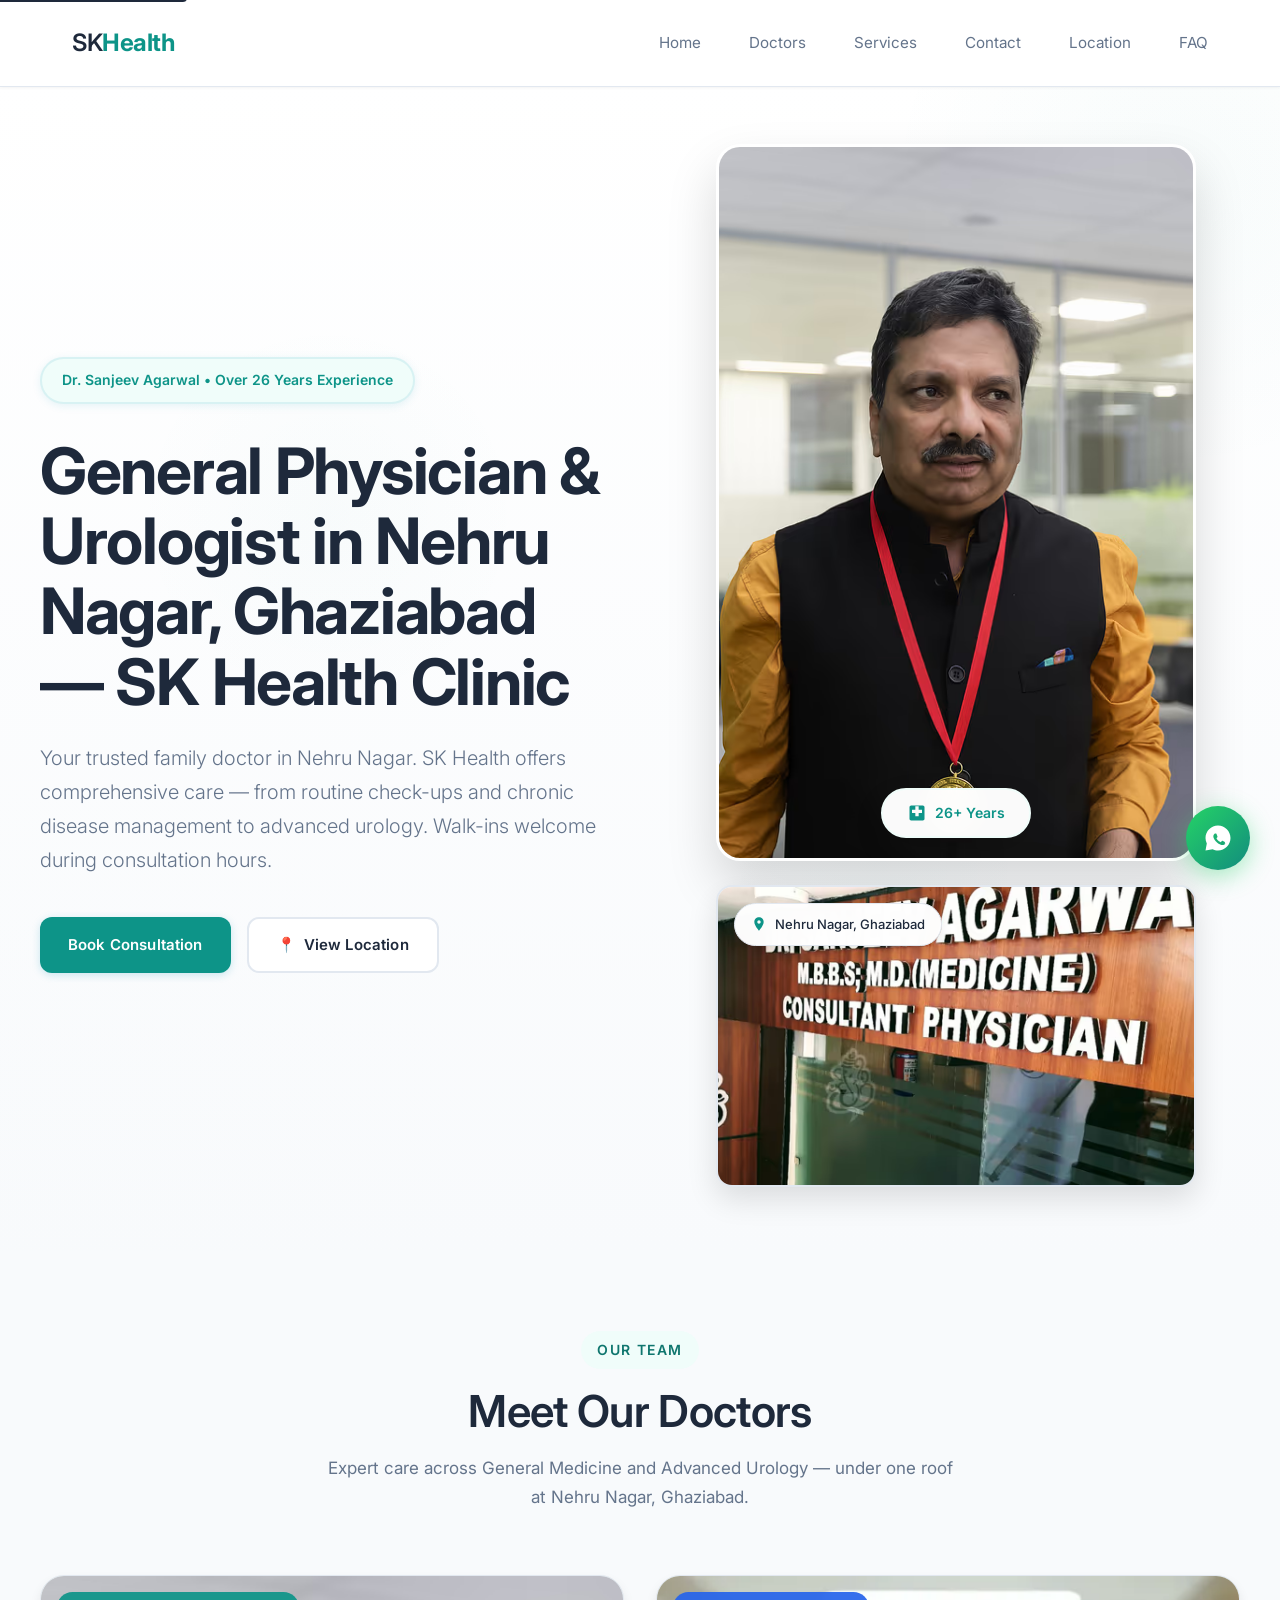
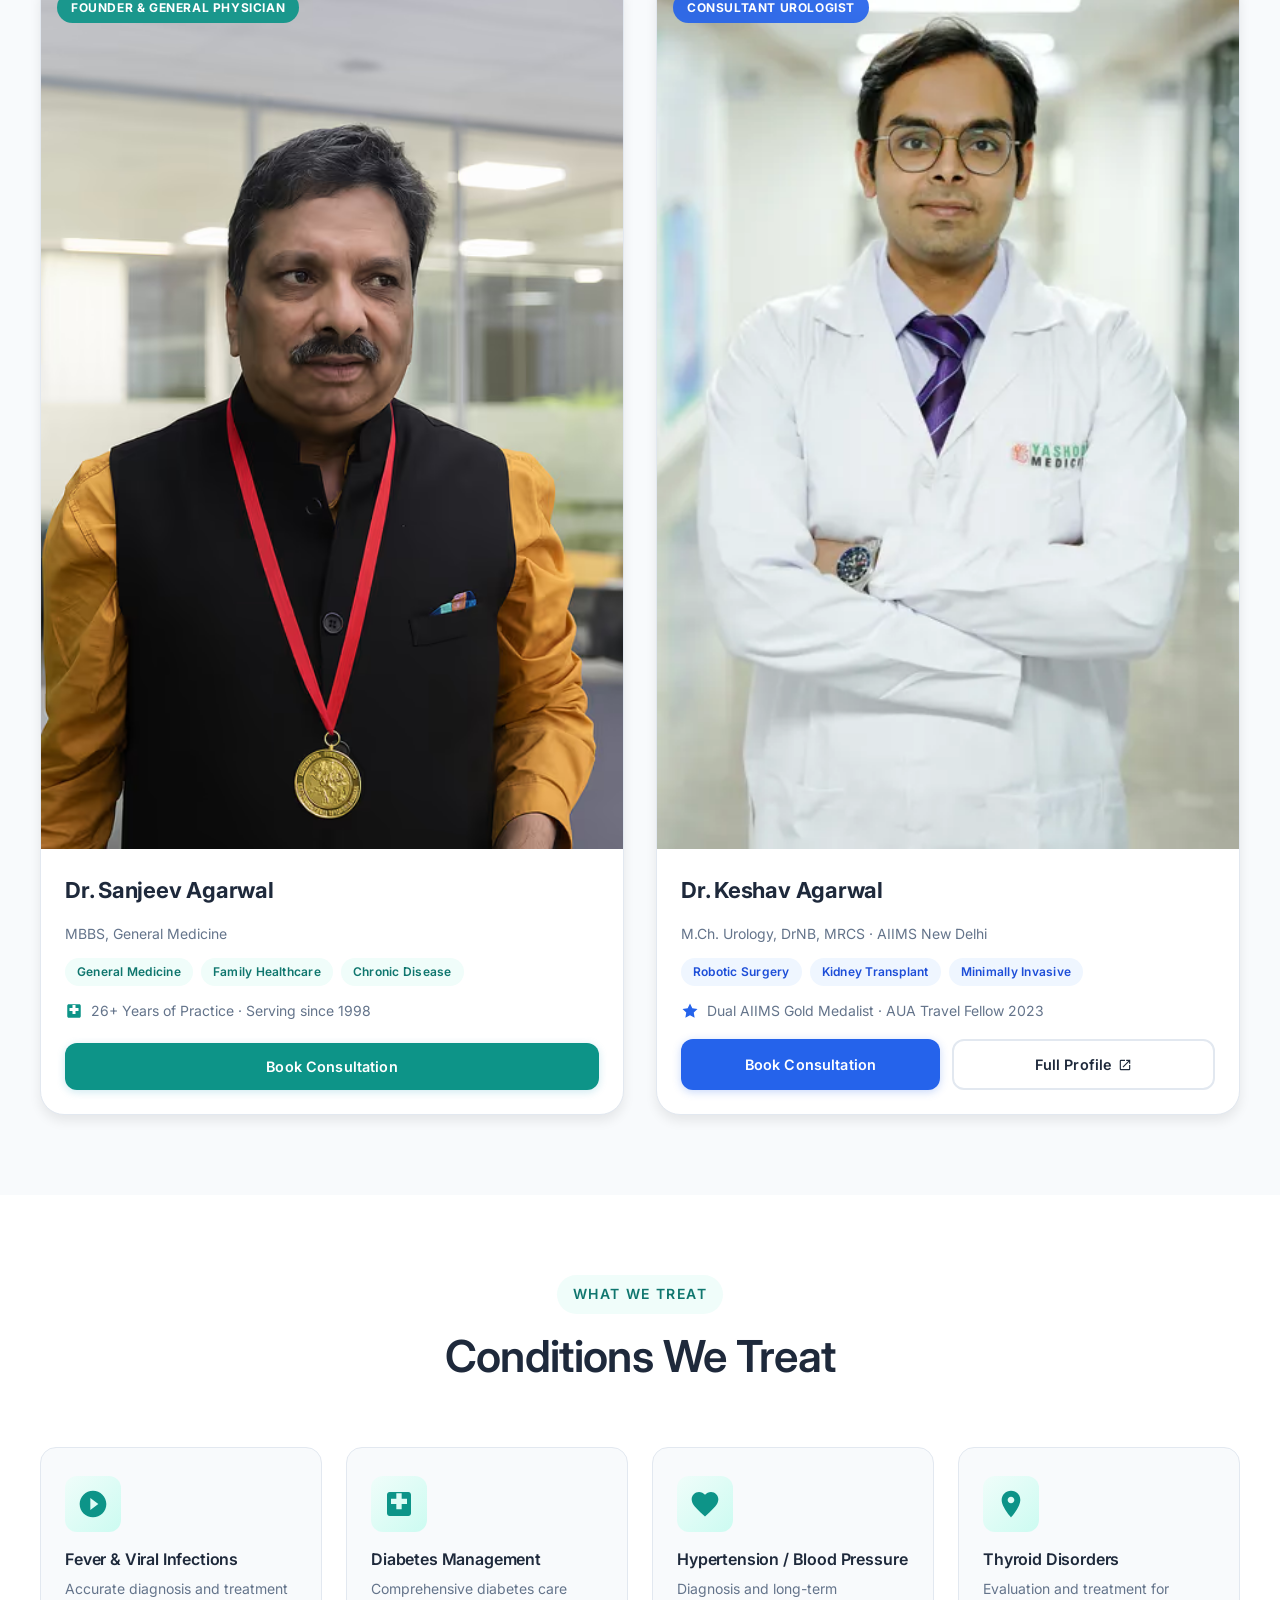
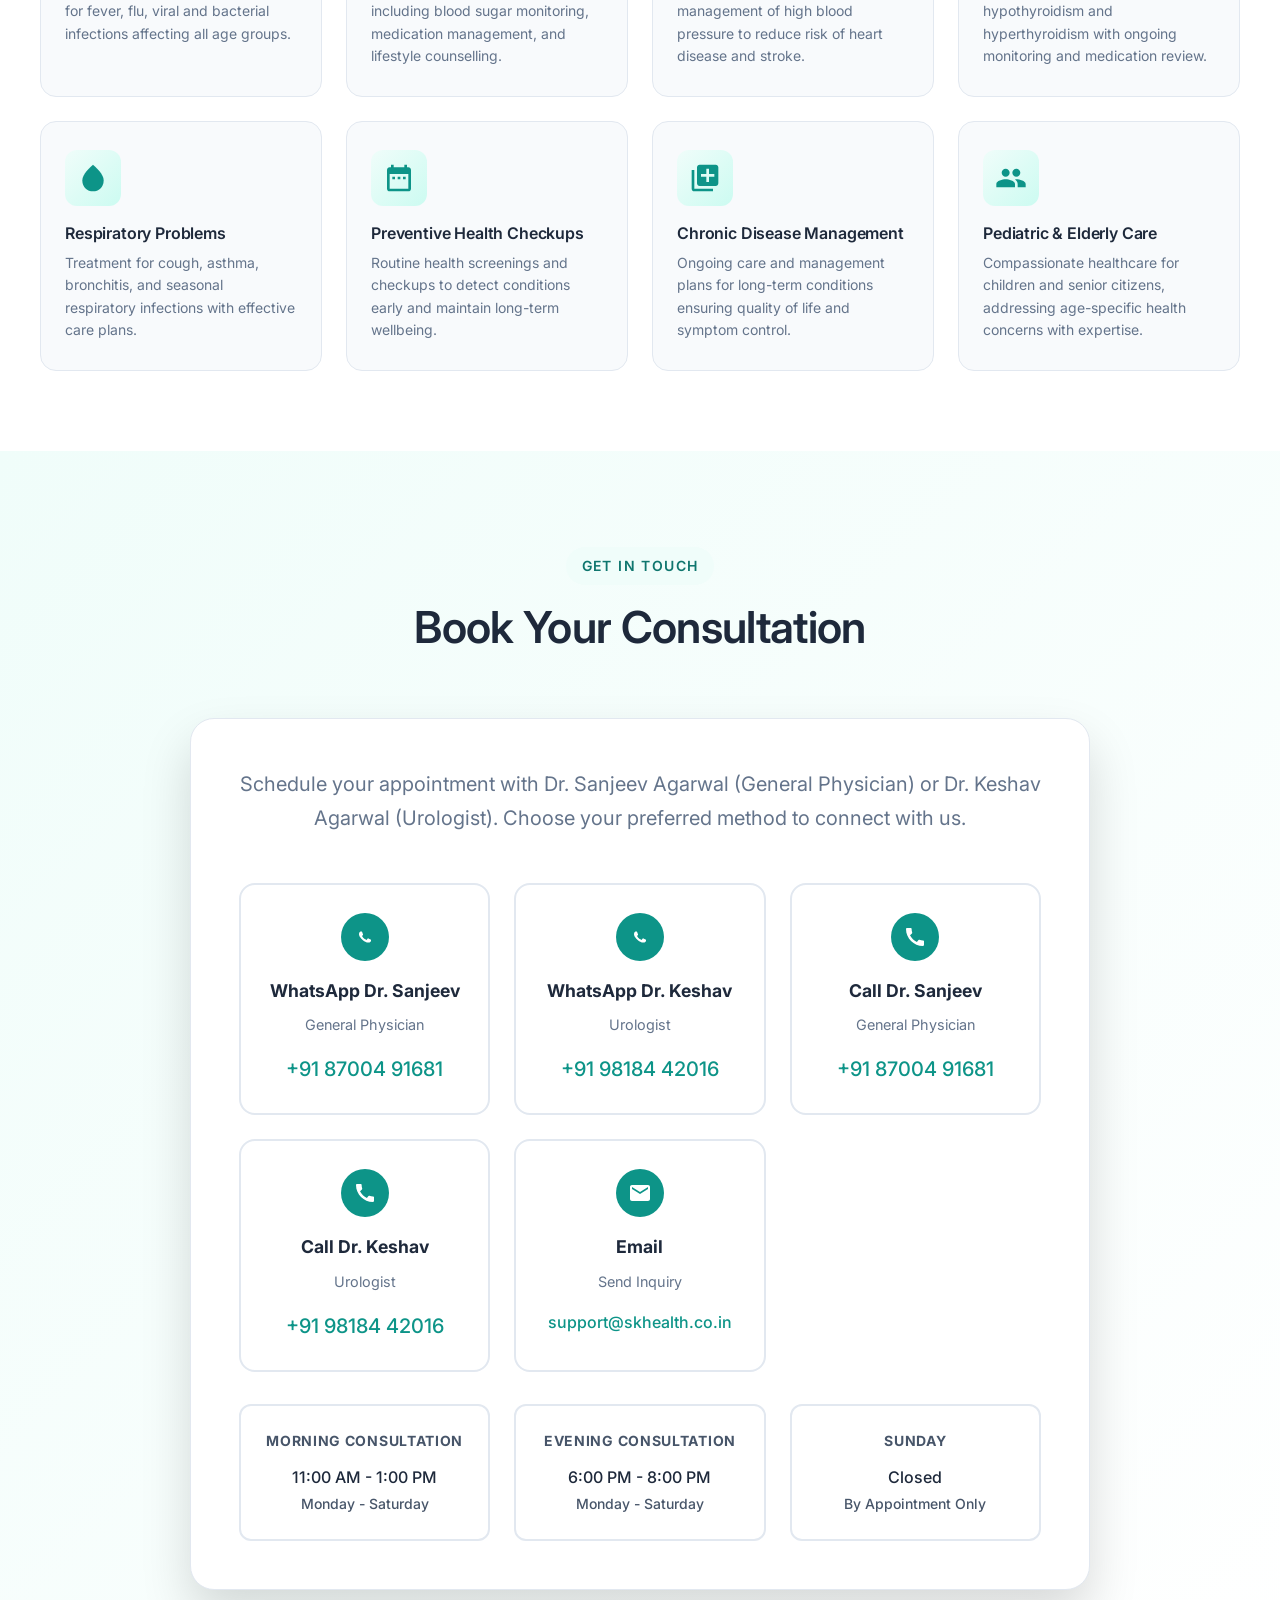
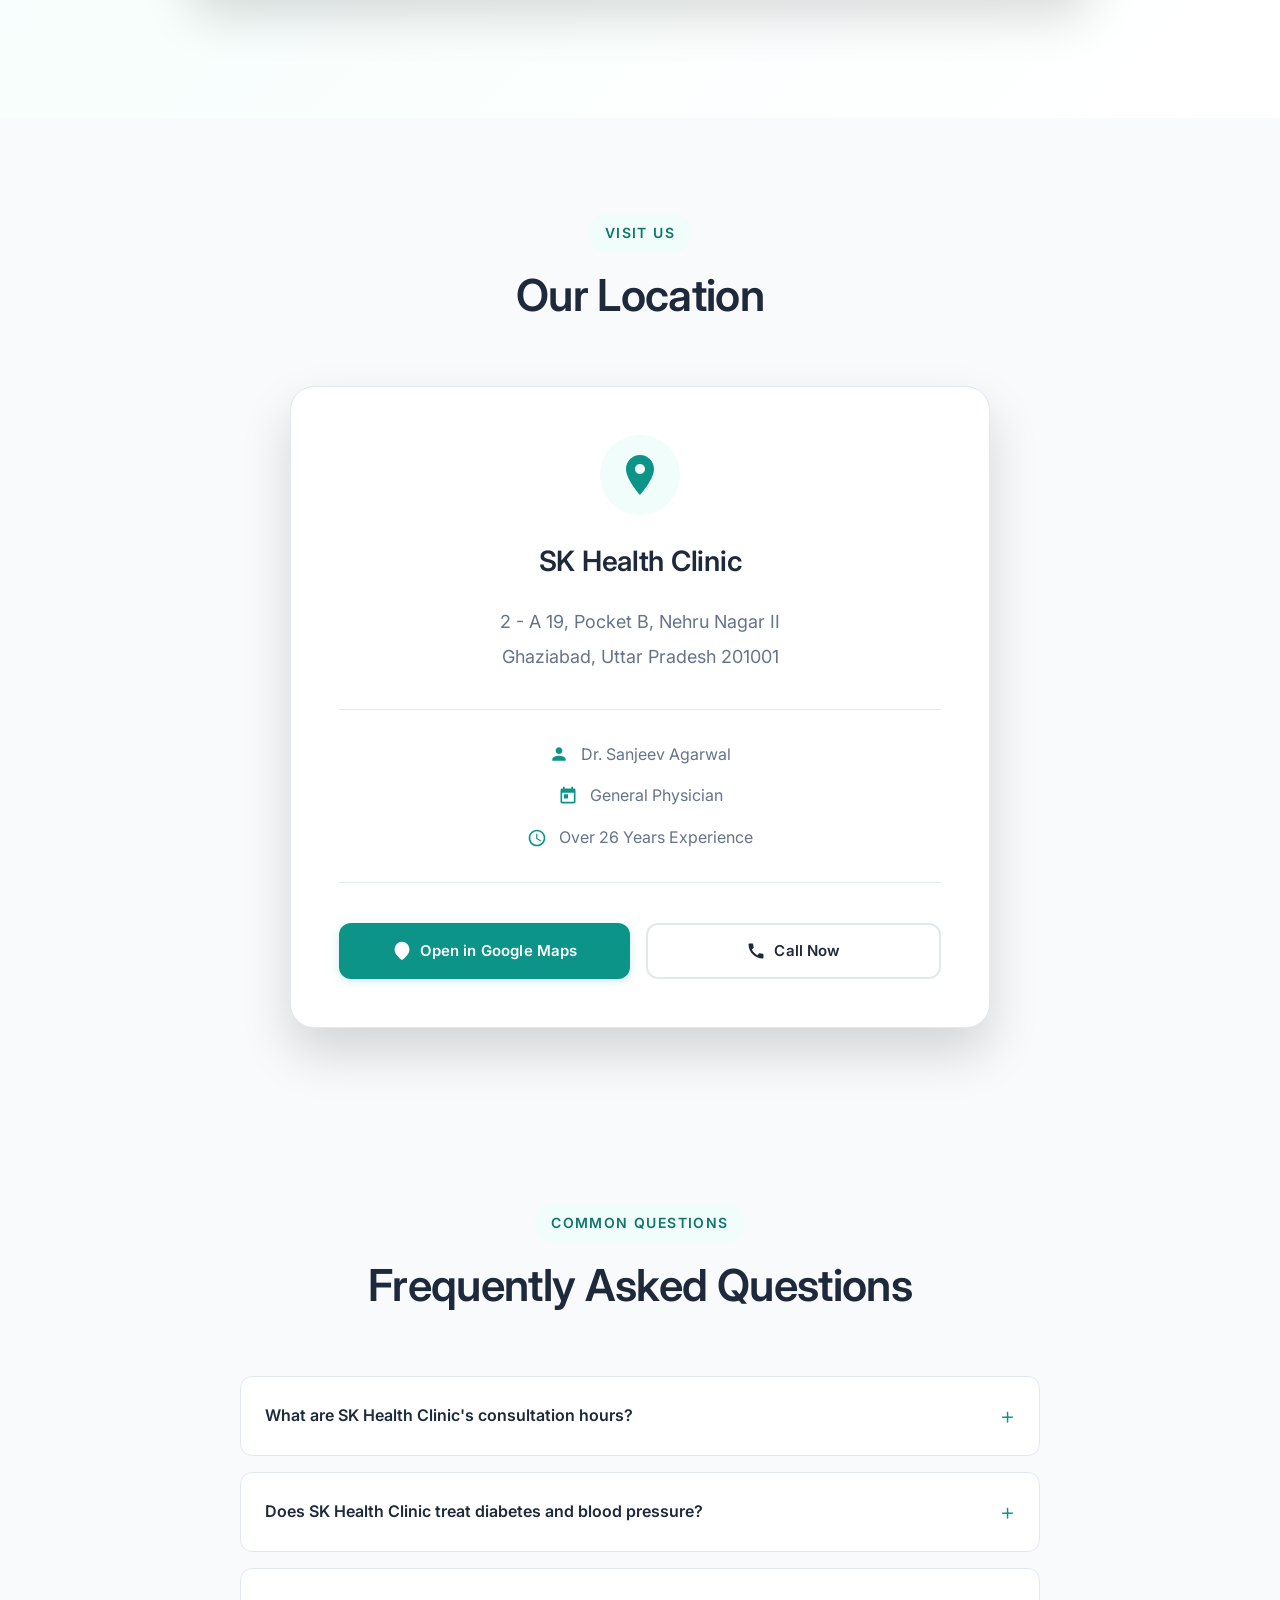
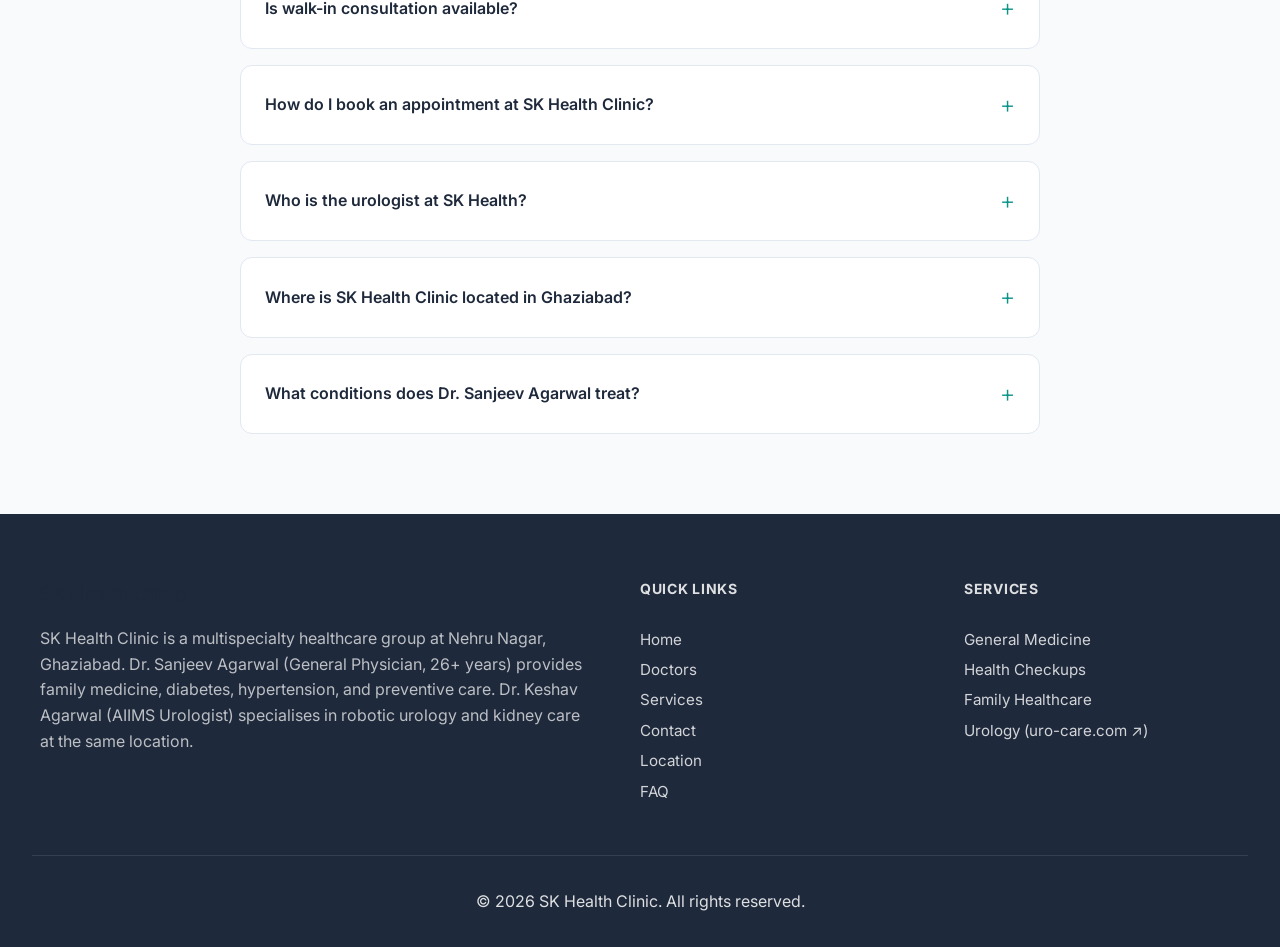
==== index.html @ 06fc87e3 "correct dr keshav linkedin url in schema" ====
<!DOCTYPE html>
<html lang="en">
<head>
    <meta charset="UTF-8">
    <meta name="viewport" content="width=device-width, initial-scale=1.0">
    <title>General Physician &amp; Urologist, Nehru Nagar Ghaziabad | SK Health</title>

    <!-- Meta Description - appears in search results -->
    <meta name="description" content="SK Health Clinic, Nehru Nagar Ghaziabad. General Physician Dr. Sanjeev Agarwal and AIIMS Urologist Dr. Keshav Agarwal. Call +91 87004 91681.">

    <!-- Open Graph tags for social media sharing (Facebook, LinkedIn) -->
    <meta property="og:title" content="SK Health Clinic | General Medicine &amp; Urology, Ghaziabad">
    <meta property="og:description" content="Expert healthcare by Dr. Sanjeev Agarwal (General Physician) and Dr. Keshav Agarwal (AIIMS Urologist) at Nehru Nagar, Ghaziabad. Family care, diabetes, hypertension, kidney stones, robotic urology.">
    <meta property="og:image" content="https://skhealth.github.io/og-image.jpg">
    <meta property="og:image:width" content="1200">
    <meta property="og:image:height" content="630">
    <meta property="og:url" content="https://skhealth.github.io/">
    <meta property="og:type" content="website">
    <meta property="og:locale" content="en_IN">
    <meta property="og:site_name" content="SK Health Clinic">

    <!-- Twitter Card tags -->
    <meta name="twitter:card" content="summary_large_image">
    <meta name="twitter:title" content="SK Health Clinic | General Medicine &amp; Urology, Ghaziabad">
    <meta name="twitter:description" content="Expert family medicine and advanced urology at Nehru Nagar, Ghaziabad. Dr. Sanjeev Agarwal &amp; Dr. Keshav Agarwal (AIIMS Gold Medalist).">
    <meta name="twitter:image" content="https://skhealth.github.io/og-image.jpg">

    <!-- Additional SEO tags -->
    <meta name="robots" content="index, follow">
    <meta name="author" content="SK Health Clinic">
    <meta name="geo.region" content="IN-UP">
    <meta name="geo.placename" content="Ghaziabad">
    <meta name="geo.position" content="28.664477;77.4441578">
    <meta name="ICBM" content="28.664477, 77.4441578">

    <!-- LCP hero preload -->
    <link rel="preload" as="image" type="image/webp" href="hero-sanjeev-800.webp" fetchpriority="high"
          imagesrcset="hero-sanjeev-480.webp 480w, hero-sanjeev-800.webp 800w, hero-sanjeev-1200.webp 1200w"
          imagesizes="(max-width: 800px) 100vw, 400px">

    <!-- External stylesheet for better caching -->
    <link rel="stylesheet" href="styles.css?v=2026050201">

    <!-- Preconnect to Google Fonts for faster loading -->
    <link rel="preconnect" href="https://fonts.googleapis.com">
    <link rel="preconnect" href="https://fonts.gstatic.com" crossorigin>
    <link href="https://fonts.googleapis.com/css2?family=Inter:wght@300;400;500;600;700&display=swap" rel="stylesheet">

    <!-- Canonical URL - prevents equity split between domains -->
    <link rel="canonical" href="https://skhealth.github.io/">

    <!-- Favicon -->
    <link rel="icon" href="/favicon.svg" type="image/svg+xml">
    <link rel="apple-touch-icon" href="/apple-touch-icon.png">
    <link rel="manifest" href="/manifest.webmanifest">

    <!-- Theme color for Android Chrome address bar -->
    <meta name="theme-color" content="#2563eb">
</head>
<body>
    <!-- Skip link for keyboard/screen reader users -->
    <a href="#home" class="skip-link">Skip to main content</a>

    <!-- Header -->
    <header id="header">
        <nav>
            <div class="logo">SK<span>Health</span></div>
            <ul class="nav-menu" id="navMenu">
                <li><a href="#home">Home</a></li>
                <li><a href="#doctors">Doctors</a></li>
                <li><a href="#services">Services</a></li>
                <li><a href="#contact">Contact</a></li>
                <li><a href="#location">Location</a></li>
                <li><a href="#faq">FAQ</a></li>
            </ul>
            <button class="menu-toggle"
                    id="menuToggle"
                    aria-label="Toggle navigation menu"
                    aria-expanded="false"
                    aria-controls="navMenu">
                <span aria-hidden="true"></span>
                <span aria-hidden="true"></span>
                <span aria-hidden="true"></span>
            </button>
        </nav>
    </header>

    <!-- Hero Section with animated background -->
    <section class="hero" id="home" aria-label="Hero">
        <div class="hero-bg-shape"></div>
        <div class="hero-bg-shape"></div>
        <div class="hero-container">
            <div class="hero-content">
                <div class="hero-badge">Dr. Sanjeev Agarwal • Over 26 Years Experience</div>
                <h1>General Physician &amp; Urologist in Nehru Nagar, Ghaziabad — SK Health Clinic</h1>
                <p class="hero-description">
                    Your trusted family doctor in Nehru Nagar. SK Health offers comprehensive care —
                    from routine check-ups and chronic disease management to advanced urology.
                    Walk-ins welcome during consultation hours.
                </p>
                <div class="hero-cta">
                    <a href="#contact" class="btn btn-primary">
                        Book Consultation
                    </a>
                    <a href="#location" class="btn btn-secondary">
                        <span>📍</span> View Location
                    </a>
                </div>
            </div>
            <div class="hero-image">
                <div class="hero-image-wrapper">
                    <div class="hero-doctor-card">
                        <picture>
                            <source type="image/avif" srcset="hero-sanjeev-480.avif 480w, hero-sanjeev-800.avif 800w, hero-sanjeev-1200.avif 1200w" sizes="(max-width: 800px) 100vw, 400px">
                            <source type="image/webp" srcset="hero-sanjeev-480.webp 480w, hero-sanjeev-800.webp 800w, hero-sanjeev-1200.webp 1200w" sizes="(max-width: 800px) 100vw, 400px">
                            <img src="hero-sanjeev-800.webp"
                                 alt="Dr. Sanjeev Agarwal - General Physician with over 26 years of experience"
                                 width="400"
                                 height="600"
                                 loading="eager"
                                 fetchpriority="high"
                                 decoding="async"
                                 class="doctor-portrait">
                        </picture>
                        <div class="doctor-badge">
                            <svg width="20" height="20" fill="currentColor" viewBox="0 0 24 24" aria-hidden="true" focusable="false">
                                <path d="M19 3H5c-1.1 0-2 .9-2 2v14c0 1.1.9 2 2 2h14c1.1 0 2-.9 2-2V5c0-1.1-.9-2-2-2zm-1 9h-4v4h-4v-4H6v-4h4V4h4v4h4v4z"/>
                            </svg>
                            <span>26+ Years</span>
                        </div>
                    </div>
                    <div class="hero-facility-card">
                        <picture>
                            <source type="image/avif" srcset="exterior-640.avif 640w, exterior-1024.avif 1024w, exterior-1600.avif 1600w" sizes="(max-width: 800px) 100vw, 500px">
                            <source type="image/webp" srcset="exterior-640.webp 640w, exterior-1024.webp 1024w, exterior-1600.webp 1600w" sizes="(max-width: 800px) 100vw, 500px">
                            <img src="exterior-1024.webp"
                                 alt="SK Health Clinic - Professional medical facility in Nehru Nagar"
                                 width="500"
                                 height="300"
                                 loading="lazy"
                                 decoding="async"
                                 class="facility-image">
                        </picture>
                        <div class="facility-badge">
                            <svg width="16" height="16" fill="currentColor" viewBox="0 0 24 24" aria-hidden="true" focusable="false">
                                <path d="M12 2C8.13 2 5 5.13 5 9c0 5.25 7 13 7 13s7-7.75 7-13c0-3.87-3.13-7-7-7zm0 9.5c-1.38 0-2.5-1.12-2.5-2.5s1.12-2.5 2.5-2.5 2.5 1.12 2.5 2.5-1.12 2.5-2.5 2.5z"/>
                            </svg>
                            <span>Nehru Nagar, Ghaziabad</span>
                        </div>
                    </div>
                </div>
            </div>
        </div>
    </section>

    <!-- Meet Our Doctors Section -->
    <section class="doctors-section" id="doctors" aria-labelledby="doctors-heading">
        <div class="container">
            <div class="section-header">
                <div class="section-subtitle">Our Team</div>
                <h2 id="doctors-heading">Meet Our Doctors</h2>
                <p class="section-intro">Expert care across General Medicine and Advanced Urology — under one roof at Nehru Nagar, Ghaziabad.</p>
            </div>
            <div class="doctors-grid">

                <!-- Dr. Sanjeev Agarwal — Primary Doctor -->
                <div class="doctor-card doctor-card--primary fade-init">
                    <div class="doctor-card__badge doctor-card__badge--founder">Founder &amp; General Physician</div>
                    <div class="doctor-card__portrait-wrap">
                        <picture>
                            <source type="image/avif" srcset="hero-sanjeev-480.avif 480w, hero-sanjeev-800.avif 800w" sizes="(max-width: 800px) 100vw, 400px">
                            <source type="image/webp" srcset="hero-sanjeev-480.webp 480w, hero-sanjeev-800.webp 800w" sizes="(max-width: 800px) 100vw, 400px">
                            <img src="hero-sanjeev-800.webp"
                                 alt="Dr. Sanjeev Agarwal - Founder and General Physician at SK Health Clinic"
                                 width="400" height="600"
                                 loading="lazy"
                                 decoding="async"
                                 class="doctor-card__portrait">
                        </picture>
                    </div>
                    <div class="doctor-card__body">
                        <h3 class="doctor-card__name">Dr. Sanjeev Agarwal</h3>
                        <p class="doctor-card__quals">MBBS, General Medicine</p>
                        <div class="doctor-card__tags">
                            <span class="doctor-tag doctor-tag--teal">General Medicine</span>
                            <span class="doctor-tag doctor-tag--teal">Family Healthcare</span>
                            <span class="doctor-tag doctor-tag--teal">Chronic Disease</span>
                        </div>
                        <div class="doctor-card__stat">
                            <svg width="18" height="18" fill="currentColor" viewBox="0 0 24 24" aria-hidden="true" focusable="false">
                                <path d="M19 3H5c-1.1 0-2 .9-2 2v14c0 1.1.9 2 2 2h14c1.1 0 2-.9 2-2V5c0-1.1-.9-2-2-2zm-1 9h-4v4h-4v-4H6v-4h4V4h4v4h4v4z"/>
                            </svg>
                            <span>26+ Years of Practice · Serving since 1998</span>
                        </div>
                        <div class="doctor-card__actions">
                            <a href="#contact" class="btn btn-primary doctor-card__cta">Book Consultation</a>
                        </div>
                    </div>
                </div>

                <!-- Dr. Keshav Agarwal — Specialist -->
                <div class="doctor-card doctor-card--specialist fade-init">
                    <div class="doctor-card__badge doctor-card__badge--specialist">Consultant Urologist</div>
                    <div class="doctor-card__portrait-wrap">
                        <picture>
                            <source type="image/webp" srcset="dr-keshav-front-400.webp">
                            <img src="dr-keshav-front-400.webp"
                                 alt="Dr. Keshav Agarwal - AIIMS Gold Medalist Consultant Urologist"
                                 width="400" height="600"
                                 loading="lazy"
                                 decoding="async"
                                 class="doctor-card__portrait">
                        </picture>
                    </div>
                    <div class="doctor-card__body">
                        <h3 class="doctor-card__name">Dr. Keshav Agarwal</h3>
                        <p class="doctor-card__quals">M.Ch. Urology, DrNB, MRCS · AIIMS New Delhi</p>
                        <div class="doctor-card__tags">
                            <span class="doctor-tag doctor-tag--blue">Robotic Surgery</span>
                            <span class="doctor-tag doctor-tag--blue">Kidney Transplant</span>
                            <span class="doctor-tag doctor-tag--blue">Minimally Invasive</span>
                        </div>
                        <div class="doctor-card__stat">
                            <svg width="18" height="18" fill="currentColor" viewBox="0 0 24 24" aria-hidden="true" focusable="false">
                                <path d="M12 2l3.09 6.26L22 9.27l-5 4.87 1.18 6.88L12 17.77l-6.18 3.25L7 14.14 2 9.27l6.91-1.01L12 2z"/>
                            </svg>
                            <span>Dual AIIMS Gold Medalist · AUA Travel Fellow 2023</span>
                        </div>
                        <div class="doctor-card__actions">
                            <a href="https://wa.me/919818442016?text=Hello%20Dr.%20Keshav,%20I%20would%20like%20to%20book%20a%20consultation."
                               target="_blank" rel="noopener noreferrer"
                               class="btn btn-primary doctor-card__cta">Book Consultation</a>
                            <a href="https://uro-care.com/"
                               target="_blank" rel="noopener noreferrer"
                               class="btn btn-secondary doctor-card__cta--ext">
                                Full Profile
                                <svg width="14" height="14" fill="currentColor" viewBox="0 0 24 24" style="flex-shrink:0">
                                    <path d="M19 19H5V5h7V3H5a2 2 0 00-2 2v14a2 2 0 002 2h14a2 2 0 002-2v-7h-2v7zM14 3v2h3.59l-9.83 9.83 1.41 1.41L19 6.41V10h2V3h-7z"/>
                                </svg>
                            </a>
                        </div>
                    </div>
                </div>

            </div>
        </div>
    </section>

    <!-- Conditions / Services Section -->
    <section class="services-section" id="services" aria-labelledby="services-heading">
        <div class="container">
            <div class="section-header">
                <div class="section-subtitle">What We Treat</div>
                <h2 id="services-heading">Conditions We Treat</h2>
            </div>
            <div class="services-grid">
                <div class="service-card">
                    <div class="service-icon">
                        <svg width="32" height="32" fill="currentColor" viewBox="0 0 24 24" aria-hidden="true" focusable="false">
                            <path d="M12 2C6.48 2 2 6.48 2 12s4.48 10 10 10 10-4.48 10-10S17.52 2 12 2zm-2 14.5v-9l6 4.5-6 4.5z"/>
                        </svg>
                    </div>
                    <h3>Fever &amp; Viral Infections</h3>
                    <p>Accurate diagnosis and treatment for fever, flu, viral and bacterial infections affecting all age groups.</p>
                </div>
                <div class="service-card">
                    <div class="service-icon">
                        <svg width="32" height="32" fill="currentColor" viewBox="0 0 24 24" aria-hidden="true" focusable="false">
                            <path d="M19 3H5c-1.1 0-2 .9-2 2v14c0 1.1.9 2 2 2h14c1.1 0 2-.9 2-2V5c0-1.1-.9-2-2-2zm-1 9h-4v4h-4v-4H6v-4h4V4h4v4h4v4z"/>
                        </svg>
                    </div>
                    <h3>Diabetes Management</h3>
                    <p>Comprehensive diabetes care including blood sugar monitoring, medication management, and lifestyle counselling.</p>
                </div>
                <div class="service-card">
                    <div class="service-icon">
                        <svg width="32" height="32" fill="currentColor" viewBox="0 0 24 24" aria-hidden="true" focusable="false">
                            <path d="M12 21.35l-1.45-1.32C5.4 15.36 2 12.28 2 8.5 2 5.42 4.42 3 7.5 3c1.74 0 3.41.81 4.5 2.09C13.09 3.81 14.76 3 16.5 3 19.58 3 22 5.42 22 8.5c0 3.78-3.4 6.86-8.55 11.54L12 21.35z"/>
                        </svg>
                    </div>
                    <h3>Hypertension / Blood Pressure</h3>
                    <p>Diagnosis and long-term management of high blood pressure to reduce risk of heart disease and stroke.</p>
                </div>
                <div class="service-card">
                    <div class="service-icon">
                        <svg width="32" height="32" fill="currentColor" viewBox="0 0 24 24" aria-hidden="true" focusable="false">
                            <path d="M12 2C8.13 2 5 5.13 5 9c0 5.25 7 13 7 13s7-7.75 7-13c0-3.87-3.13-7-7-7zm0 9.5c-1.38 0-2.5-1.12-2.5-2.5s1.12-2.5 2.5-2.5 2.5 1.12 2.5 2.5-1.12 2.5-2.5 2.5z"/>
                        </svg>
                    </div>
                    <h3>Thyroid Disorders</h3>
                    <p>Evaluation and treatment for hypothyroidism and hyperthyroidism with ongoing monitoring and medication review.</p>
                </div>
                <div class="service-card">
                    <div class="service-icon">
                        <svg width="32" height="32" fill="currentColor" viewBox="0 0 24 24" aria-hidden="true" focusable="false">
                            <path d="M12 2c-5.33 4.55-8 8.48-8 11.8 0 4.98 3.8 8.2 8 8.2s8-3.22 8-8.2c0-3.32-2.67-7.25-8-11.8z"/>
                        </svg>
                    </div>
                    <h3>Respiratory Problems</h3>
                    <p>Treatment for cough, asthma, bronchitis, and seasonal respiratory infections with effective care plans.</p>
                </div>
                <div class="service-card">
                    <div class="service-icon">
                        <svg width="32" height="32" fill="currentColor" viewBox="0 0 24 24" aria-hidden="true" focusable="false">
                            <path d="M9 11H7v2h2v-2zm4 0h-2v2h2v-2zm4 0h-2v2h2v-2zm2-7h-1V2h-2v2H8V2H6v2H5c-1.11 0-1.99.9-1.99 2L3 20c0 1.1.89 2 2 2h14c1.1 0 2-.9 2-2V6c0-1.1-.9-2-2-2zm0 16H5V9h14v11z"/>
                        </svg>
                    </div>
                    <h3>Preventive Health Checkups</h3>
                    <p>Routine health screenings and checkups to detect conditions early and maintain long-term wellbeing.</p>
                </div>
                <div class="service-card">
                    <div class="service-icon">
                        <svg width="32" height="32" fill="currentColor" viewBox="0 0 24 24" aria-hidden="true" focusable="false">
                            <path d="M4 6H2v14c0 1.1.9 2 2 2h14v-2H4V6zm16-4H8c-1.1 0-2 .9-2 2v12c0 1.1.9 2 2 2h12c1.1 0 2-.9 2-2V4c0-1.1-.9-2-2-2zm-1 9h-4v4h-2v-4H9V9h4V5h2v4h4v2z"/>
                        </svg>
                    </div>
                    <h3>Chronic Disease Management</h3>
                    <p>Ongoing care and management plans for long-term conditions ensuring quality of life and symptom control.</p>
                </div>
                <div class="service-card">
                    <div class="service-icon">
                        <svg width="32" height="32" fill="currentColor" viewBox="0 0 24 24" aria-hidden="true" focusable="false">
                            <path d="M16 11c1.66 0 2.99-1.34 2.99-3S17.66 5 16 5c-1.66 0-3 1.34-3 3s1.34 3 3 3zm-8 0c1.66 0 2.99-1.34 2.99-3S9.66 5 8 5C6.34 5 5 6.34 5 8s1.34 3 3 3zm0 2c-2.33 0-7 1.17-7 3.5V19h14v-2.5c0-2.33-4.67-3.5-7-3.5zm8 0c-.29 0-.62.02-.97.05 1.16.84 1.97 1.97 1.97 3.45V19h6v-2.5c0-2.33-4.67-3.5-7-3.5z"/>
                        </svg>
                    </div>
                    <h3>Pediatric &amp; Elderly Care</h3>
                    <p>Compassionate healthcare for children and senior citizens, addressing age-specific health concerns with expertise.</p>
                </div>
            </div>
        </div>
    </section>

    <!-- Contact Section (moved before location) -->
    <section class="contact-section" id="contact" aria-labelledby="contact-heading">
        <div class="container">
            <div class="section-header">
                <div class="section-subtitle">Get in Touch</div>
                <h2 id="contact-heading">Book Your Consultation</h2>
            </div>
            <div class="contact-content">
                <div class="contact-main">
                    <p style="font-size: 1.25rem; color: var(--text-secondary); margin-bottom: 2rem;">
                        Schedule your appointment with Dr. Sanjeev Agarwal (General Physician)
                        or Dr. Keshav Agarwal (Urologist). Choose your preferred method to connect with us.
                    </p>

                    <div class="contact-cta-group">
                        <a href="https://wa.me/918700491681?text=Hello%20Dr.%20Sanjeev,%20I%20would%20like%20to%20book%20a%20consultation." target="_blank" rel="noopener noreferrer" class="contact-cta-card fade-init" style="text-decoration: none;">
                            <div class="cta-icon" aria-hidden="true">
                                <svg width="24" height="24" fill="currentColor" viewBox="0 0 24 24" aria-hidden="true" focusable="false">
                                    <path d="M17.472 14.382c-.297-.149-1.758-.867-2.03-.967-.273-.099-.471-.149-.67.149-.197.297-.767.966-.94 1.164-.173.199-.347.223-.644.074-.297-.149-1.255-.462-2.39-1.475-.883-.788-1.48-1.761-1.653-2.059-.173-.297-.018-.458.13-.606.134-.133.297-.347.446-.521.151-.172.2-.296.3-.495.099-.198.05-.372-.025-.521-.075-.148-.669-1.611-.916-2.206-.242-.579-.487-.501-.669-.51l-.57-.01c-.198 0-.52.074-.792.372s-1.04 1.016-1.04 2.479 1.065 2.876 1.213 3.074c.149.198 2.095 3.2 5.076 4.487.709.306 1.263.489 1.694.626.712.226 1.36.194 1.872.118.571-.085 1.758-.719 2.006-1.413.248-.695.248-1.29.173-1.414z"/>
                                </svg>
                            </div>
                            <h4>WhatsApp Dr. Sanjeev</h4>
                            <p>General Physician</p>
                            <div class="number">+91 87004 91681</div>
                        </a>

                        <a href="https://wa.me/919818442016?text=Hello%20Dr.%20Keshav,%20I%20would%20like%20to%20book%20a%20consultation." target="_blank" rel="noopener noreferrer" class="contact-cta-card fade-init" style="text-decoration: none;">
                            <div class="cta-icon" aria-hidden="true">
                                <svg width="24" height="24" fill="currentColor" viewBox="0 0 24 24" aria-hidden="true" focusable="false">
                                    <path d="M17.472 14.382c-.297-.149-1.758-.867-2.03-.967-.273-.099-.471-.149-.67.149-.197.297-.767.966-.94 1.164-.173.199-.347.223-.644.074-.297-.149-1.255-.462-2.39-1.475-.883-.788-1.48-1.761-1.653-2.059-.173-.297-.018-.458.13-.606.134-.133.297-.347.446-.521.151-.172.2-.296.3-.495.099-.198.05-.372-.025-.521-.075-.148-.669-1.611-.916-2.206-.242-.579-.487-.501-.669-.51l-.57-.01c-.198 0-.52.074-.792.372s-1.04 1.016-1.04 2.479 1.065 2.876 1.213 3.074c.149.198 2.095 3.2 5.076 4.487.709.306 1.263.489 1.694.626.712.226 1.36.194 1.872.118.571-.085 1.758-.719 2.006-1.413.248-.695.248-1.29.173-1.414z"/>
                                </svg>
                            </div>
                            <h4>WhatsApp Dr. Keshav</h4>
                            <p>Urologist</p>
                            <div class="number">+91 98184 42016</div>
                        </a>

                        <a href="tel:+918700491681" class="contact-cta-card fade-init" style="text-decoration: none;">
                            <div class="cta-icon" aria-hidden="true">
                                <svg width="24" height="24" fill="currentColor" viewBox="0 0 24 24" aria-hidden="true" focusable="false">
                                    <path d="M20.01 15.38c-1.23 0-2.42-.2-3.53-.56a.977.977 0 00-1.01.24l-1.57 1.97c-2.83-1.35-5.48-3.9-6.89-6.83l1.95-1.66c.27-.28.35-.67.24-1.02-.37-1.11-.56-2.3-.56-3.53 0-.54-.45-.99-.99-.99H4.19C3.65 3 3 3.24 3 3.99 3 13.28 10.73 21 20.01 21c.71 0 .99-.63.99-1.18v-3.45c0-.54-.45-.99-.99-.99z"/>
                                </svg>
                            </div>
                            <h4>Call Dr. Sanjeev</h4>
                            <p>General Physician</p>
                            <div class="number">+91 87004 91681</div>
                        </a>

                        <a href="tel:+919818442016" class="contact-cta-card fade-init" style="text-decoration: none;">
                            <div class="cta-icon" aria-hidden="true">
                                <svg width="24" height="24" fill="currentColor" viewBox="0 0 24 24" aria-hidden="true" focusable="false">
                                    <path d="M20.01 15.38c-1.23 0-2.42-.2-3.53-.56a.977.977 0 00-1.01.24l-1.57 1.97c-2.83-1.35-5.48-3.9-6.89-6.83l1.95-1.66c.27-.28.35-.67.24-1.02-.37-1.11-.56-2.3-.56-3.53 0-.54-.45-.99-.99-.99H4.19C3.65 3 3 3.24 3 3.99 3 13.28 10.73 21 20.01 21c.71 0 .99-.63.99-1.18v-3.45c0-.54-.45-.99-.99-.99z"/>
                                </svg>
                            </div>
                            <h4>Call Dr. Keshav</h4>
                            <p>Urologist</p>
                            <div class="number">+91 98184 42016</div>
                        </a>

                        <a href="mailto:support@skhealth.co.in" class="contact-cta-card fade-init" style="text-decoration: none;">
                            <div class="cta-icon" aria-hidden="true">
                                <svg width="24" height="24" fill="currentColor" viewBox="0 0 24 24" aria-hidden="true" focusable="false">
                                    <path d="M20 4H4c-1.1 0-1.99.9-1.99 2L2 18c0 1.1.9 2 2 2h16c1.1 0 2-.9 2-2V6c0-1.1-.9-2-2-2zm0 4l-8 5-8-5V6l8 5 8-5v2z"/>
                                </svg>
                            </div>
                            <h4>Email</h4>
                            <p>Send Inquiry</p>
                            <div class="number" style="font-size: 1rem;">support@skhealth.co.in</div>
                        </a>
                    </div>
                    
                    <div class="contact-hours">
                        <div class="hours-card fade-init">
                            <h5>Morning Consultation</h5>
                            <p>11:00 AM - 1:00 PM</p>
                            <p style="font-size: 0.875rem; color: var(--text-light);">Monday - Saturday</p>
                        </div>
                        <div class="hours-card fade-init">
                            <h5>Evening Consultation</h5>
                            <p>6:00 PM - 8:00 PM</p>
                            <p style="font-size: 0.875rem; color: var(--text-light);">Monday - Saturday</p>
                        </div>
                        <div class="hours-card fade-init">
                            <h5>Sunday</h5>
                            <p>Closed</p>
                            <p style="font-size: 0.875rem; color: var(--text-light);">By Appointment Only</p>
                        </div>
                    </div>
                </div>
            </div>
        </div>
    </section>

    <!-- Location Section (Clean & Simple) -->
    <section class="location-section" id="location" aria-labelledby="location-heading">
        <div class="container">
            <div class="section-header">
                <div class="section-subtitle">Visit Us</div>
                <h2 id="location-heading">Our Location</h2>
            </div>
            <div class="location-content">
                <div class="location-main-card fade-init">
                    <div class="location-icon">
                        <svg width="48" height="48" fill="currentColor" viewBox="0 0 24 24" aria-hidden="true" focusable="false">
                            <path d="M12 2C8.13 2 5 5.13 5 9c0 5.25 7 13 7 13s7-7.75 7-13c0-3.87-3.13-7-7-7zm0 9.5c-1.38 0-2.5-1.12-2.5-2.5s1.12-2.5 2.5-2.5 2.5 1.12 2.5 2.5-1.12 2.5-2.5 2.5z"/>
                        </svg>
                    </div>
                    <h3>SK Health Clinic</h3>
                    <div class="location-address">
                        <p>2 - A 19, Pocket B, Nehru Nagar II</p>
                        <p>Ghaziabad, Uttar Pradesh 201001</p>
                    </div>
                    <div class="location-doctor-info">
                        <div class="doctor-info-item">
                            <svg width="20" height="20" fill="currentColor" viewBox="0 0 24 24" aria-hidden="true" focusable="false">
                                <path d="M12 12c2.21 0 4-1.79 4-4s-1.79-4-4-4-4 1.79-4 4 1.79 4 4 4zm0 2c-2.67 0-8 1.34-8 4v2h16v-2c0-2.66-5.33-4-8-4z"/>
                            </svg>
                            <span>Dr. Sanjeev Agarwal</span>
                        </div>
                        <div class="doctor-info-item">
                            <svg width="20" height="20" fill="currentColor" viewBox="0 0 24 24" aria-hidden="true" focusable="false">
                                <path d="M19 3h-1V1h-2v2H8V1H6v2H5c-1.11 0-1.99.9-1.99 2L3 19c0 1.1.89 2 2 2h14c1.1 0 2-.9 2-2V5c0-1.1-.9-2-2-2zm0 16H5V8h14v11zM7 10h5v5H7z"/>
                            </svg>
                            <span>General Physician</span>
                        </div>
                        <div class="doctor-info-item">
                            <svg width="20" height="20" fill="currentColor" viewBox="0 0 24 24" aria-hidden="true" focusable="false">
                                <path d="M11.99 2C6.47 2 2 6.48 2 12s4.47 10 9.99 10C17.52 22 22 17.52 22 12S17.52 2 11.99 2zM12 20c-4.42 0-8-3.58-8-8s3.58-8 8-8 8 3.58 8 8-3.58 8-8 8zm.5-13H11v6l5.25 3.15.75-1.23-4.5-2.67z"/>
                            </svg>
                            <span>Over 26 Years Experience</span>
                        </div>
                    </div>
                    <div class="location-actions">
                        <a href="https://maps.google.com/?q=28.664477,77.4441578"
                           target="_blank"
                           rel="noopener noreferrer"
                           class="btn btn-primary">
                            <svg width="20" height="20" fill="currentColor" viewBox="0 0 24 24" aria-hidden="true" focusable="false">
                                <path d="M21 10c0 7-9 13-9 13s-9-6-9-13a9 9 0 0 1 18 0z"/>
                                <circle cx="12" cy="10" r="3"/>
                            </svg>
                            Open in Google Maps
                        </a>
                        <a href="tel:+918700491681" class="btn btn-secondary">
                            <svg width="20" height="20" fill="currentColor" viewBox="0 0 24 24" aria-hidden="true" focusable="false">
                                <path d="M20.01 15.38c-1.23 0-2.42-.2-3.53-.56a.977.977 0 00-1.01.24l-1.57 1.97c-2.83-1.35-5.48-3.9-6.89-6.83l1.95-1.66c.27-.28.35-.67.24-1.02-.37-1.11-.56-2.3-.56-3.53 0-.54-.45-.99-.99-.99H4.19C3.65 3 3 3.24 3 3.99 3 13.28 10.73 21 20.01 21c.71 0 .99-.63.99-1.18v-3.45c0-.54-.45-.99-.99-.99z"/>
                            </svg>
                            Call Now
                        </a>
                    </div>
                </div>
            </div>
        </div>
    </section>

    <!-- FAQ Section -->
    <section class="faq-section" id="faq" aria-labelledby="faq-heading">
        <div class="container">
            <div class="section-header">
                <div class="section-subtitle">Common Questions</div>
                <h2 id="faq-heading">Frequently Asked Questions</h2>
            </div>
            <div class="faq-list">
                <details class="faq-item">
                    <summary class="faq-q">What are SK Health Clinic's consultation hours?</summary>
                    <p>SK Health Clinic is open <strong>Monday to Saturday</strong>. Dr. Sanjeev Agarwal (General Physician) consults 11:00 AM – 1:00 PM and 6:00 PM – 8:00 PM. Dr. Keshav Agarwal (Urologist) consults at Nehru Nagar on Monday, Wednesday &amp; Friday evenings, and at the SK Health premises on Tuesday, Thursday &amp; Saturday. Sunday is by appointment only.</p>
                </details>
                <details class="faq-item">
                    <summary class="faq-q">Does SK Health Clinic treat diabetes and blood pressure?</summary>
                    <p>Yes. Diabetes management and hypertension (blood pressure) treatment are core services. Dr. Sanjeev Agarwal provides diagnosis, medication management, and ongoing monitoring for both conditions.</p>
                </details>
                <details class="faq-item">
                    <summary class="faq-q">Is walk-in consultation available?</summary>
                    <p>Yes, walk-in patients are welcome during regular consultation hours (11 AM–1 PM and 6 PM–8 PM, Monday to Saturday). No prior appointment needed.</p>
                </details>
                <details class="faq-item">
                    <summary class="faq-q">How do I book an appointment at SK Health Clinic?</summary>
                    <p>For General Medicine, call or WhatsApp Dr. Sanjeev Agarwal at <strong>+91 87004 91681</strong>. For Urology, call or WhatsApp Dr. Keshav Agarwal at <strong>+91 98184 42016</strong>. You can also email support@skhealth.co.in or walk in during consultation hours.</p>
                </details>
                <details class="faq-item">
                    <summary class="faq-q">Who is the urologist at SK Health?</summary>
                    <p>Dr. Keshav Agarwal — AIIMS New Delhi (MBBS, MS Surgery, M.Ch. Urology), DrNB Urology, MRCS — is the consultant urologist. He specialises in robotic surgery, kidney transplantation, kidney stones and urological oncology. He consults at the Nehru Nagar clinic on Monday, Wednesday &amp; Friday, and at SK Health on Tuesday, Thursday &amp; Saturday. Visit <a href="https://uro-care.com/" target="_blank" rel="noopener noreferrer">uro-care.com</a> for his full profile.</p>
                </details>
                <details class="faq-item">
                    <summary class="faq-q">Where is SK Health Clinic located in Ghaziabad?</summary>
                    <p>SK Health Clinic is located at <strong>2-A 19, Pocket B, Nehru Nagar II, Ghaziabad, Uttar Pradesh 201001</strong>. It is easily accessible from Nehru Nagar and nearby areas.</p>
                </details>
                <details class="faq-item">
                    <summary class="faq-q">What conditions does Dr. Sanjeev Agarwal treat?</summary>
                    <p>Dr. Agarwal treats fever and viral infections, diabetes, hypertension, thyroid disorders, respiratory problems (cough, asthma), and provides preventive health checkups and chronic disease management for all age groups including children and senior citizens.</p>
                </details>
            </div>
        </div>
    </section>

    <!-- Footer -->
    <footer>
        <div class="footer-content">
            <div class="footer-brand">
                <h3>SK Health Clinic</h3>
                <p>SK Health Clinic is a multispecialty healthcare group at Nehru Nagar, Ghaziabad.
                   Dr. Sanjeev Agarwal (General Physician, 26+ years) provides family medicine, diabetes,
                   hypertension, and preventive care. Dr. Keshav Agarwal (AIIMS Urologist) specialises in
                   robotic urology and kidney care at the same location.</p>
            </div>
            <div class="footer-links">
                <h4>Quick Links</h4>
                <ul>
                    <li><a href="#home">Home</a></li>
                    <li><a href="#doctors">Doctors</a></li>
                    <li><a href="#services">Services</a></li>
                    <li><a href="#contact">Contact</a></li>
                    <li><a href="#location">Location</a></li>
                    <li><a href="#faq">FAQ</a></li>
                </ul>
            </div>
            <div class="footer-links">
                <h4>Services</h4>
                <ul>
                    <li><a href="#services">General Medicine</a></li>
                    <li><a href="#services">Health Checkups</a></li>
                    <li><a href="#services">Family Healthcare</a></li>
                    <li><a href="https://uro-care.com/" target="_blank" rel="noopener noreferrer">Urology (uro-care.com ↗)</a></li>
                </ul>
            </div>
        </div>
        <div class="footer-bottom">
            <p>&copy; 2026 SK Health Clinic. All rights reserved.</p>
        </div>
    </footer>

    <!-- Schema.org structured data for search engines -->
    <script type="application/ld+json">
    {
      "@context": "https://schema.org",
      "@graph": [
        {
          "@type": ["MedicalClinic", "LocalBusiness"],
          "@id": "https://skhealth.github.io/#clinic",
          "name": "SK Health Clinic",
          "description": "Multispecialty healthcare group in Nehru Nagar, Ghaziabad — General Medicine by Dr. Sanjeev Agarwal and Advanced Urology by Dr. Keshav Agarwal (AIIMS Gold Medalist).",
          "image": "https://skhealth.github.io/logo-512.png",
          "logo": {
            "@type": "ImageObject",
            "url": "https://skhealth.github.io/logo-512.png",
            "width": 512,
            "height": 512
          },
          "url": "https://skhealth.github.io/",
          "telephone": "+918700491681",
          "email": "support@skhealth.co.in",
          "isAcceptingNewPatients": true,
          "address": {
            "@type": "PostalAddress",
            "streetAddress": "2 - A 19, Pocket B, Nehru Nagar II",
            "addressLocality": "Ghaziabad",
            "addressRegion": "Uttar Pradesh",
            "postalCode": "201001",
            "addressCountry": "IN"
          },
          "geo": {
            "@type": "GeoCoordinates",
            "latitude": 28.664477,
            "longitude": 77.4441578
          },
          "openingHoursSpecification": [
            {
              "@type": "OpeningHoursSpecification",
              "dayOfWeek": ["Monday", "Tuesday", "Wednesday", "Thursday", "Friday", "Saturday"],
              "opens": "11:00",
              "closes": "13:00"
            },
            {
              "@type": "OpeningHoursSpecification",
              "dayOfWeek": ["Monday", "Tuesday", "Wednesday", "Thursday", "Friday", "Saturday"],
              "opens": "18:00",
              "closes": "20:00"
            }
          ],
          "priceRange": "$$",
          "medicalSpecialty": ["General Practice", "Urology"],
          "areaServed": [
            { "@type": "City", "name": "Ghaziabad" },
            { "@type": "Neighborhood", "name": "Nehru Nagar" }
          ],
          "availableService": [
            { "@type": "MedicalTherapy", "name": "Diabetes Management" },
            { "@type": "MedicalTherapy", "name": "Hypertension Treatment" },
            { "@type": "MedicalProcedure", "name": "General Health Checkup" },
            { "@type": "MedicalTherapy", "name": "Fever and Infection Treatment" },
            { "@type": "MedicalTherapy", "name": "Thyroid Disorder Management" },
            { "@type": "MedicalTherapy", "name": "Family Healthcare" },
            { "@type": "MedicalProcedure", "name": "Kidney Stone Treatment" },
            { "@type": "MedicalProcedure", "name": "Robotic Urology Surgery" },
            { "@type": "MedicalProcedure", "name": "Kidney Transplantation" }
          ]
        },
        {
          "@type": "Physician",
          "@id": "https://skhealth.github.io/#physician-sanjeev",
          "name": "Dr. Sanjeev Agarwal",
          "medicalSpecialty": "General Practice",
          "worksFor": { "@id": "https://skhealth.github.io/#clinic" },
          "telephone": "+918700491681",
          "image": "https://skhealth.github.io/hero-sanjeev-800.webp",
          "hasCredential": [
            { "@type": "EducationalOccupationalCredential", "credentialCategory": "degree", "educationalLevel": "MBBS" }
          ],
          "knowsAbout": ["Fever", "Diabetes", "Hypertension", "Thyroid Disorders", "Family Medicine", "Preventive Care"]
        },
        {
          "@type": "Physician",
          "@id": "https://skhealth.github.io/#physician-keshav",
          "name": "Dr. Keshav Agarwal",
          "medicalSpecialty": ["Urology", "Robotic Surgery", "Kidney Transplantation"],
          "worksFor": { "@id": "https://skhealth.github.io/#clinic" },
          "url": "https://uro-care.com/",
          "telephone": "+919818442016",
          "image": "https://skhealth.github.io/dr-keshav-front-400.webp",
          "sameAs": [
            "https://uro-care.com/",
            "https://www.linkedin.com/in/keshav-agarwal-25ab6b80/"
          ],
          "hasCredential": [
            { "@type": "EducationalOccupationalCredential", "credentialCategory": "degree", "educationalLevel": "MBBS", "recognizedBy": { "@type": "Organization", "name": "AIIMS, New Delhi" } },
            { "@type": "EducationalOccupationalCredential", "credentialCategory": "degree", "educationalLevel": "MS Surgery", "recognizedBy": { "@type": "Organization", "name": "AIIMS, New Delhi" } },
            { "@type": "EducationalOccupationalCredential", "credentialCategory": "degree", "educationalLevel": "M.Ch. Urology", "recognizedBy": { "@type": "Organization", "name": "AIIMS, New Delhi" } },
            { "@type": "EducationalOccupationalCredential", "credentialCategory": "degree", "educationalLevel": "DrNB Urology" },
            { "@type": "EducationalOccupationalCredential", "credentialCategory": "degree", "educationalLevel": "MRCS", "recognizedBy": { "@type": "Organization", "name": "Royal College of Surgeons of Edinburgh" } }
          ],
          "award": ["MBBS Gold Medal - AIIMS New Delhi", "MS Surgery Gold Medal - AIIMS New Delhi"],
          "knowsAbout": ["Kidney Stones", "Robotic Surgery", "Kidney Transplantation", "Prostate Surgery", "Urological Oncology", "Minimally Invasive Urology"]
        },
        {
          "@type": "WebSite",
          "@id": "https://skhealth.github.io/#website",
          "url": "https://skhealth.github.io/",
          "name": "SK Health Clinic",
          "publisher": { "@id": "https://skhealth.github.io/#clinic" },
          "potentialAction": {
            "@type": "SearchAction",
            "target": "https://skhealth.github.io/?q={search_term_string}",
            "query-input": "required name=search_term_string"
          }
        },
        {
          "@type": "BreadcrumbList",
          "@id": "https://skhealth.github.io/#breadcrumbs",
          "itemListElement": [
            { "@type": "ListItem", "position": 1, "name": "Home", "item": "https://skhealth.github.io/" }
          ]
        },
        {
          "@type": "FAQPage",
          "mainEntity": [
            {
              "@type": "Question",
              "name": "What are SK Health Clinic's consultation hours?",
              "acceptedAnswer": {
                "@type": "Answer",
                "text": "SK Health Clinic is open Monday to Saturday. Dr. Sanjeev Agarwal (General Physician) consults 11:00 AM – 1:00 PM and 6:00 PM – 8:00 PM. Dr. Keshav Agarwal (Urologist) consults at Nehru Nagar on Monday, Wednesday and Friday evenings, and at SK Health on Tuesday, Thursday and Saturday. Sunday by appointment only."
              }
            },
            {
              "@type": "Question",
              "name": "Does SK Health Clinic treat diabetes and blood pressure?",
              "acceptedAnswer": {
                "@type": "Answer",
                "text": "Yes. Diabetes management and hypertension (blood pressure) treatment are core services provided by Dr. Sanjeev Agarwal."
              }
            },
            {
              "@type": "Question",
              "name": "Is walk-in consultation available?",
              "acceptedAnswer": {
                "@type": "Answer",
                "text": "Yes, walk-in patients are welcome during consultation hours (11 AM–1 PM and 6 PM–8 PM, Monday to Saturday)."
              }
            },
            {
              "@type": "Question",
              "name": "How do I book an appointment at SK Health Clinic?",
              "acceptedAnswer": {
                "@type": "Answer",
                "text": "For General Medicine, call or WhatsApp Dr. Sanjeev Agarwal at +91 87004 91681. For Urology, call or WhatsApp Dr. Keshav Agarwal at +91 98184 42016. You can also email support@skhealth.co.in or walk in during consultation hours."
              }
            },
            {
              "@type": "Question",
              "name": "Who is the urologist at SK Health?",
              "acceptedAnswer": {
                "@type": "Answer",
                "text": "Dr. Keshav Agarwal — AIIMS New Delhi (MBBS, MS Surgery, M.Ch. Urology), DrNB Urology, MRCS — is the consultant urologist. He specialises in robotic surgery, kidney transplantation, kidney stones and urological oncology. He consults at the Nehru Nagar clinic on Monday, Wednesday and Friday, and at SK Health on Tuesday, Thursday and Saturday. Visit uro-care.com for his full profile."
              }
            },
            {
              "@type": "Question",
              "name": "Where is SK Health Clinic located in Ghaziabad?",
              "acceptedAnswer": {
                "@type": "Answer",
                "text": "SK Health Clinic is located at 2-A 19, Pocket B, Nehru Nagar II, Ghaziabad, Uttar Pradesh 201001."
              }
            },
            {
              "@type": "Question",
              "name": "What conditions does Dr. Sanjeev Agarwal treat?",
              "acceptedAnswer": {
                "@type": "Answer",
                "text": "Dr. Sanjeev Agarwal treats fever and viral infections, diabetes, hypertension, thyroid disorders, respiratory problems, and provides preventive health checkups and chronic disease management for all age groups."
              }
            }
          ]
        }
      ]
    }
    </script>

    <!-- WhatsApp Floating Button -->
    <a href="https://wa.me/918700491681"
       target="_blank"
       rel="noopener noreferrer"
       class="whatsapp-float"
       aria-label="Contact us on WhatsApp for appointment booking">
        <svg fill="currentColor" viewBox="0 0 24 24">
            <path d="M12 2C6.48 2 2 6.48 2 12c0 1.54.36 3.04 1.04 4.34L2 22l5.66-1.04c1.3.68 2.8 1.04 4.34 1.04 5.52 0 10-4.48 10-10S17.52 2 12 2zm5.88 14.12c-.25.7-.99 1.32-1.62 1.5-.43.11-.99.2-2.88-.62-2.43-1.05-3.99-3.47-4.11-3.63-.12-.16-1-1.33-1-2.54 0-1.21.63-1.8.86-2.05.22-.25.49-.31.65-.31l.46.01c.15 0 .35-.06.55.42.2.49.68 1.68.75 1.8.06.12.1.27.02.43-.08.16-.12.27-.25.41-.12.14-.26.32-.37.43-.11.11-.23.23-.1.46.13.23.58 1.02 1.25 1.64.86.81 1.58 1.06 1.81 1.18.23.12.36.1.49-.06.13-.16.56-.65.71-.88.15-.23.3-.19.5-.11.2.08 1.29.61 1.51.72.22.11.37.16.42.25.06.09.06.52-.19 1.21z"/>
        </svg>
    </a>

    <script>
        // Mobile menu toggle
        const menuToggle = document.getElementById('menuToggle');
        const navMenu = document.getElementById('navMenu');

        function toggleMenu() {
            const isExpanded = navMenu.classList.toggle('active');
            menuToggle.setAttribute('aria-expanded', isExpanded);
        }

        // Click handler
        menuToggle.addEventListener('click', toggleMenu);

        // Keyboard handler (Enter and Space keys)
        menuToggle.addEventListener('keydown', (e) => {
            if (e.key === 'Enter' || e.key === ' ') {
                e.preventDefault();
                toggleMenu();
            }
        });

        // Close menu on Escape key
        document.addEventListener('keydown', (e) => {
            if (e.key === 'Escape' && navMenu.classList.contains('active')) {
                toggleMenu();
                menuToggle.focus(); // Return focus to button
            }
        });

        // Close mobile menu on link click
        document.querySelectorAll('.nav-menu a').forEach(link => {
            link.addEventListener('click', () => {
                navMenu.classList.remove('active');
            });
        });

        // Header scroll effect
        let lastScroll = 0;
        window.addEventListener('scroll', () => {
            const header = document.getElementById('header');
            const currentScroll = window.scrollY;

            if (currentScroll > 100) {
                header.classList.add('scrolled');
            } else {
                header.classList.remove('scrolled');
            }

            lastScroll = currentScroll;
        }, { passive: true });

        // Intersection Observer for fade-in animations with enhanced effects
        const observerOptions = {
            threshold: 0.1,
            rootMargin: '0px 0px -50px 0px'
        };

        const observer = new IntersectionObserver((entries) => {
            entries.forEach((entry, index) => {
                if (entry.isIntersecting) {
                    setTimeout(() => {
                        entry.target.classList.add('fade-in');
                    }, index * 100);
                    observer.unobserve(entry.target);
                }
            });
        }, observerOptions);

        // Observe elements (fade-init class is applied in markup at parse time)
        document.addEventListener('DOMContentLoaded', () => {
            document.querySelectorAll('.fade-init').forEach(el => observer.observe(el));
        });
    </script>
</body>
</html>
---- styles.css ----
* {
            margin: 0;
            padding: 0;
            box-sizing: border-box;
        }

        :root {
            --primary: #1e293b;           /* Slightly warmer dark blue-gray */
            --accent: #0d9488;            /* Warmer teal (shifted from cyan) */
            --accent-light: #f0fdfa;      /* Warm mint background */
            --accent-dark: #0f766e;       /* Deep teal */
            --text-primary: #1e293b;      /* Matches primary */
            --text-secondary: #64748b;    /* Unchanged - good neutral */
            --text-light: #475569;        /* WCAG AA on white and on --bg-light */
            --bg-white: #ffffff;          /* Unchanged */
            --bg-light: #f8fafc;          /* Unchanged */
            --bg-gradient: linear-gradient(135deg, #f0fdfa 0%, #ffffff 100%); /* Warm mint gradient */
            --border: #e2e8f0;            /* Unchanged */
            --shadow-sm: 0 1px 3px rgba(0,0,0,0.05);
            --shadow-md: 0 6px 12px rgba(0,0,0,0.08);
            --shadow-lg: 0 12px 30px rgba(0,0,0,0.12);
            --shadow-xl: 0 25px 50px rgba(0,0,0,0.15);
            --radius-sm: 8px;
            --radius-md: 12px;
            --radius-lg: 16px;
            --radius-xl: 24px;
        }

        /* Initial state for fade-in-on-scroll elements; toggled to .fade-in by IntersectionObserver. */
        .fade-init {
            opacity: 0;
            transform: translateY(20px);
            transition: opacity 0.6s cubic-bezier(0.34, 1.56, 0.64, 1),
                        transform 0.6s cubic-bezier(0.34, 1.56, 0.64, 1);
        }
        .fade-init.fade-in {
            opacity: 1;
            transform: translateY(0);
        }
        @media (prefers-reduced-motion: reduce) {
            .fade-init { opacity: 1; transform: none; transition: none; }
        }

        body {
            font-family: 'Inter', -apple-system, BlinkMacSystemFont, 'Segoe UI', Roboto, Oxygen, Ubuntu, sans-serif;
            line-height: 1.6;
            color: var(--text-primary);
            background: var(--bg-white);
            overflow-x: hidden;
        }

        /* Typography */
        h1 {
            font-size: clamp(2.5rem, 5vw, 4rem);
            font-weight: 700;
            letter-spacing: -0.02em;
            line-height: 1.1;
            color: var(--text-primary);
        }

        h2 {
            font-size: clamp(2rem, 4vw, 2.75rem);
            font-weight: 600;
            letter-spacing: -0.015em;
            line-height: 1.2;
            margin-bottom: 1rem;
            color: var(--text-primary);
        }

        h3 {
            font-size: 1.5rem;
            font-weight: 600;
            letter-spacing: -0.01em;
            margin-bottom: 1rem;
            color: var(--text-primary);
        }

        p {
            font-size: 1rem;
            line-height: 1.7;
            color: var(--text-secondary);
            font-weight: 400;
        }

        /* Header */
        header {
            position: fixed;
            top: 0;
            width: 100%;
            background: rgba(255, 255, 255, 0.95);
            backdrop-filter: blur(12px) saturate(180%);
            -webkit-backdrop-filter: blur(12px) saturate(180%);
            border-bottom: 1px solid var(--border);
            box-shadow: var(--shadow-sm);
            z-index: 1000;
            transition: all 0.4s cubic-bezier(0.34, 1.56, 0.64, 1);
        }

        header.scrolled {
            background: rgba(255, 255, 255, 0.99);
            box-shadow: var(--shadow-md);
        }

        nav {
            max-width: 1200px;
            margin: 0 auto;
            padding: 1.5rem 2rem;
            display: flex;
            justify-content: space-between;
            align-items: center;
        }

        .logo {
            font-size: 1.5rem;
            font-weight: 600;
            letter-spacing: -0.02em;
            color: var(--text-primary);
        }

        .logo span {
            color: var(--accent);
            font-weight: 700;
        }

        .nav-menu {
            display: flex;
            list-style: none;
            gap: 3rem;
        }

        .nav-menu a {
            color: var(--text-secondary);
            text-decoration: none;
            font-size: 0.95rem;
            font-weight: 400;
            transition: color 0.2s ease;
            position: relative;
        }

        .nav-menu a:hover {
            color: var(--text-primary);
        }

        .nav-menu a::after {
            content: '';
            position: absolute;
            bottom: -4px;
            left: 0;
            width: 0;
            height: 1px;
            background: var(--accent);
            transition: width 0.3s ease;
        }

        .nav-menu a:hover::after {
            width: 100%;
        }

        .menu-toggle {
            display: none;
            background: none;
            border: none;
            cursor: pointer;
            padding: 0.5rem;
        }

        .menu-toggle span {
            display: block;
            width: 24px;
            height: 1.5px;
            background: var(--text-primary);
            margin: 5px 0;
            transition: 0.3s;
        }

        /* Hero Section with Animation */
        .hero {
            margin-top: 80px;
            min-height: calc(100vh - 80px);
            display: flex;
            align-items: center;
            padding: 4rem 2rem;
            background: linear-gradient(to bottom, var(--bg-white), var(--bg-light));
            position: relative;
            overflow: hidden;
        }

        /* Floating shapes animation */
        .hero::before,
        .hero::after {
            content: '';
            position: absolute;
            border-radius: 50%;
            opacity: 0.03;
            animation: float 20s infinite ease-in-out;
        }

        .hero::before {
            width: 600px;
            height: 600px;
            background: radial-gradient(circle, var(--accent) 0%, transparent 70%);
            top: -200px;
            right: -200px;
            animation-delay: 0s;
        }

        .hero::after {
            width: 800px;
            height: 800px;
            background: radial-gradient(circle, var(--accent-light) 0%, transparent 70%);
            bottom: -300px;
            left: -300px;
            animation-delay: -10s;
        }

        /* Additional floating elements */
        .hero-bg-shape {
            position: absolute;
            border-radius: 50%;
            opacity: 0.02;
            background: radial-gradient(circle, var(--accent) 0%, transparent 70%);
            animation: float 25s infinite ease-in-out;
        }

        .hero-bg-shape:nth-child(1) {
            width: 400px;
            height: 400px;
            top: 20%;
            left: 10%;
            animation-delay: -5s;
        }

        .hero-bg-shape:nth-child(2) {
            width: 300px;
            height: 300px;
            bottom: 20%;
            right: 20%;
            animation-delay: -15s;
        }

        @keyframes float {
            0%, 100% {
                transform: translate(0, 0) rotate(0deg) scale(1);
            }
            25% {
                transform: translate(30px, -30px) rotate(90deg) scale(1.1);
            }
            50% {
                transform: translate(-20px, 20px) rotate(180deg) scale(0.9);
            }
            75% {
                transform: translate(-30px, -20px) rotate(270deg) scale(1.05);
            }
        }

        .hero-container {
            max-width: 1200px;
            margin: 0 auto;
            display: grid;
            grid-template-columns: 1fr 1fr;
            gap: 4rem;
            align-items: center;
            position: relative;
            z-index: 1;
        }

        .hero-content {
            /* Entrance animation removed; hero content is above-the-fold so no staged reveal is needed. */
        }

        .hero-badge {
            display: inline-block;
            padding: 0.625rem 1.25rem;
            background: var(--accent-light);
            color: var(--accent);
            font-size: 0.875rem;
            font-weight: 600;
            border-radius: 100px;
            margin-bottom: 2rem;
            border: 2px solid rgba(8, 145, 178, 0.1);
            box-shadow: 0 2px 8px rgba(8, 145, 178, 0.1);
        }

        .hero h1 {
            margin-bottom: 1.5rem;
        }

        .hero-description {
            font-size: 1.25rem;
            color: var(--text-secondary);
            margin-bottom: 2.5rem;
            font-weight: 300;
        }

        .hero-cta {
            display: flex;
            gap: 1rem;
            flex-wrap: wrap;
        }

        .btn {
            padding: 0.875rem 1.75rem;
            border-radius: var(--radius-md);
            font-size: 0.9375rem;
            font-weight: 600;
            text-decoration: none;
            transition: all 0.3s cubic-bezier(0.34, 1.56, 0.64, 1);
            border: none;
            cursor: pointer;
            display: inline-flex;
            align-items: center;
            justify-content: center;
            gap: 0.5rem;
            letter-spacing: 0.01em;
            position: relative;
            overflow: hidden;
        }

        .btn::before {
            content: '';
            position: absolute;
            top: 50%;
            left: 50%;
            width: 0;
            height: 0;
            border-radius: 50%;
            background: rgba(255, 255, 255, 0.3);
            transform: translate(-50%, -50%);
            transition: width 0.6s, height 0.6s;
        }

        .btn:hover::before {
            width: 300px;
            height: 300px;
        }

        .btn-primary {
            background: var(--accent);
            color: white;
            box-shadow: 0 2px 8px rgba(8, 145, 178, 0.2);
        }

        .btn-primary:hover {
            background: var(--accent-dark);
            transform: translateY(-4px);
            box-shadow: 0 12px 24px rgba(13, 148, 136, 0.4);
        }

        .btn-primary:active {
            transform: translateY(-2px);
        }

        .btn-secondary {
            background: var(--bg-white);
            color: var(--text-primary);
            border: 2px solid var(--border);
        }

        .btn-secondary:hover {
            background: var(--accent-light);
            border-color: var(--accent);
            color: var(--accent);
            transform: translateY(-4px);
            box-shadow: 0 8px 16px rgba(13, 148, 136, 0.15);
        }

        .btn-secondary:active {
            transform: translateY(-2px);
        }

        .hero-image {
            position: relative;
            animation: slideInRight 1s cubic-bezier(0.34, 1.56, 0.64, 1) 0.2s both;
        }

        .image-grid {
            display: grid;
            grid-template-columns: repeat(2, 1fr);
            gap: 1rem;
        }

        .image-placeholder {
            aspect-ratio: 1;
            background: var(--bg-light);
            border-radius: var(--radius-lg);
            display: flex;
            align-items: center;
            justify-content: center;
            color: var(--text-light);
            font-size: 0.875rem;
            border: 1px solid var(--border);
            overflow: hidden;
            transition: all 0.3s cubic-bezier(0.4, 0, 0.2, 1);
            box-shadow: var(--shadow-sm);
        }

        .image-placeholder:hover {
            transform: translateY(-4px) scale(1.02);
            box-shadow: var(--shadow-md);
        }

        .image-placeholder.large {
            grid-column: span 2;
            aspect-ratio: 2/1;
        }

        /* Professional Medical Clinic Hero Layout */
        .hero-image-wrapper {
            display: grid;
            grid-template-columns: 1fr;
            gap: 1.5rem;
            max-width: 480px;
            margin: 0 auto;
        }

        .hero-doctor-card {
            position: relative;
            background: var(--bg-white);
            border-radius: var(--radius-xl);
            overflow: hidden;
            box-shadow: var(--shadow-xl);
            border: 3px solid var(--bg-white);
            transition: all 0.4s cubic-bezier(0.4, 0, 0.2, 1);
        }

        .hero-doctor-card:hover {
            transform: translateY(-6px);
            box-shadow: 0 25px 50px rgba(0,0,0,0.12);
        }

        .doctor-portrait {
            width: 100%;
            height: auto;
            display: block;
            object-fit: cover;
            object-position: center 20%;
        }

        .doctor-badge {
            position: absolute;
            bottom: 1.25rem;
            left: 50%;
            transform: translateX(-50%);
            display: flex;
            align-items: center;
            justify-content: center;
            gap: 0.5rem;
            background: rgba(255, 255, 255, 0.98);
            backdrop-filter: blur(12px);
            padding: 0.75rem 1.5rem;
            border-radius: 100px;
            box-shadow: var(--shadow-lg);
            font-size: 0.875rem;
            font-weight: 600;
            color: var(--accent);
            border: 2px solid var(--accent-light);
            white-space: nowrap;
        }

        .doctor-badge svg {
            flex-shrink: 0;
        }

        .hero-facility-card {
            position: relative;
            background: var(--bg-white);
            border-radius: var(--radius-lg);
            overflow: hidden;
            box-shadow: var(--shadow-lg);
            border: 2px solid var(--border);
            transition: all 0.3s cubic-bezier(0.4, 0, 0.2, 1);
        }

        .hero-facility-card:hover {
            transform: translateY(-4px);
            box-shadow: var(--shadow-xl);
            border-color: var(--accent-light);
        }

        .facility-image {
            width: 100%;
            height: auto;
            display: block;
            object-fit: cover;
            aspect-ratio: 16 / 10;
        }

        .facility-badge {
            position: absolute;
            top: 1rem;
            left: 1rem;
            display: flex;
            align-items: center;
            gap: 0.5rem;
            background: rgba(255, 255, 255, 0.98);
            backdrop-filter: blur(12px);
            padding: 0.625rem 1rem;
            border-radius: 100px;
            box-shadow: var(--shadow-md);
            font-size: 0.8125rem;
            font-weight: 500;
            color: var(--text-primary);
            border: 1px solid var(--border);
        }

        .facility-badge svg {
            flex-shrink: 0;
            color: var(--accent);
        }

        /* Section Styles */
        section {
            padding: 6rem 2rem;
        }

        .container {
            max-width: 1200px;
            margin: 0 auto;
        }

        .section-header {
            text-align: center;
            margin-bottom: 4rem;
            /* fadeInUp removed: axe-core samples elements mid-animation, and the IntersectionObserver .fade-init class is the canonical entrance animation path. */
        }

        .section-subtitle {
            color: var(--accent-dark);
            font-size: 0.875rem;
            font-weight: 600;
            letter-spacing: 0.1em;
            text-transform: uppercase;
            margin-bottom: 1rem;
            display: inline-block;
            padding: 0.5rem 1rem;
            background: var(--accent-light);
            border-radius: 100px;
        }

        /* Location Section - Clean & Simple */
        .location-section {
            background: var(--bg-light);
        }

        .location-content {
            max-width: 700px;
            margin: 0 auto;
        }

        .location-main-card {
            background: var(--bg-white);
            padding: 3rem;
            border-radius: var(--radius-xl);
            box-shadow: var(--shadow-xl);
            border: 1px solid var(--border);
            text-align: center;
            transition: all 0.3s cubic-bezier(0.4, 0, 0.2, 1);
        }

        .location-main-card:hover {
            box-shadow: 0 30px 60px rgba(0,0,0,0.12);
            transform: translateY(-4px);
        }

        .location-icon {
            width: 80px;
            height: 80px;
            margin: 0 auto 1.5rem;
            background: var(--accent-light);
            border-radius: 50%;
            display: flex;
            align-items: center;
            justify-content: center;
            color: var(--accent);
        }

        .location-main-card h3 {
            font-size: 1.75rem;
            margin-bottom: 1.5rem;
            color: var(--text-primary);
        }

        .location-address {
            margin-bottom: 2rem;
            padding-bottom: 2rem;
            border-bottom: 1px solid var(--border);
        }

        .location-address p {
            font-size: 1.125rem;
            color: var(--text-secondary);
            margin: 0.25rem 0;
        }

        .location-doctor-info {
            display: flex;
            flex-direction: column;
            gap: 1rem;
            margin-bottom: 2.5rem;
            padding-bottom: 2rem;
            border-bottom: 1px solid var(--border);
        }

        .doctor-info-item {
            display: flex;
            align-items: center;
            justify-content: center;
            gap: 0.75rem;
            color: var(--text-secondary);
            font-size: 1rem;
        }

        .doctor-info-item svg {
            flex-shrink: 0;
            color: var(--accent);
        }

        .location-actions {
            display: flex;
            gap: 1rem;
            justify-content: center;
            flex-wrap: wrap;
        }

        .location-actions .btn {
            flex: 1;
            min-width: 200px;
        }

        /* Updated Contact Section */
        .contact-section {
            background: linear-gradient(135deg, var(--accent-light) 0%, var(--bg-white) 100%);
            position: relative;
            overflow: hidden;
        }

        .contact-section::before {
            content: '';
            position: absolute;
            top: -50%;
            right: -10%;
            width: 600px;
            height: 600px;
            background: radial-gradient(circle, var(--accent-light) 0%, transparent 70%);
            opacity: 0.3;
            border-radius: 50%;
        }

        .contact-content {
            position: relative;
            z-index: 1;
            max-width: 900px;
            margin: 0 auto;
            text-align: center;
        }

        .contact-main {
            background: var(--bg-white);
            border-radius: var(--radius-xl);
            padding: 3rem;
            box-shadow: var(--shadow-xl);
            margin-bottom: 2rem;
            border: 1px solid var(--border);
        }

        .contact-cta-group {
            display: grid;
            grid-template-columns: repeat(3, 1fr);
            gap: 1.5rem;
            margin-top: 3rem;
        }

        .contact-cta-card {
            padding: 1.75rem;
            background: var(--bg-white);
            border-radius: var(--radius-lg);
            border: 2px solid var(--border);
            transition: all 0.3s cubic-bezier(0.34, 1.56, 0.64, 1);
            cursor: pointer;
            position: relative;
            overflow: hidden;
        }

        .contact-cta-card::before {
            content: '';
            position: absolute;
            top: 0;
            left: -100%;
            width: 100%;
            height: 100%;
            background: linear-gradient(90deg, transparent, rgba(13, 148, 136, 0.1), transparent);
            transition: left 0.5s ease;
        }

        .contact-cta-card:hover::before {
            left: 100%;
        }

        .contact-cta-card:hover {
            border-color: var(--accent);
            background: var(--bg-light);
            transform: translateY(-8px);
            box-shadow: var(--shadow-lg);
        }

        .cta-icon {
            width: 48px;
            height: 48px;
            margin: 0 auto 1rem;
            background: var(--accent);
            border-radius: 50%;
            display: flex;
            align-items: center;
            justify-content: center;
            color: white;
        }

        .contact-cta-card h4 {
            font-size: 1.1rem;
            color: var(--text-primary);
            margin-bottom: 0.5rem;
        }

        .contact-cta-card p {
            color: var(--text-secondary);
            margin-bottom: 1rem;
            font-size: 0.9rem;
        }

        .contact-cta-card .number {
            font-size: 1.25rem;
            font-weight: 500;
            color: var(--accent);
        }

        .contact-hours {
            display: grid;
            grid-template-columns: repeat(3, 1fr);
            gap: 1.5rem;
            margin-top: 2rem;
        }

        .hours-card {
            padding: 1.5rem;
            background: var(--bg-white);
            border-radius: var(--radius-md);
            border: 2px solid var(--border);
            transition: all 0.3s cubic-bezier(0.34, 1.56, 0.64, 1);
            position: relative;
        }

        .hours-card::after {
            content: '';
            position: absolute;
            bottom: 0;
            left: 0;
            width: 0;
            height: 3px;
            background: linear-gradient(90deg, var(--accent), var(--accent-dark));
            transition: width 0.4s cubic-bezier(0.34, 1.56, 0.64, 1);
        }

        .hours-card:hover {
            border-color: var(--accent);
            box-shadow: var(--shadow-lg);
            transform: translateY(-4px);
        }

        .hours-card:hover::after {
            width: 100%;
        }

        .hours-card h5 {
            font-size: 0.875rem;
            color: var(--text-light);
            text-transform: uppercase;
            letter-spacing: 0.05em;
            margin-bottom: 0.75rem;
        }

        .hours-card p {
            color: var(--text-primary);
            font-weight: 500;
        }

        .whatsapp-float {
            position: fixed;
            bottom: 30px;
            right: 30px;
            width: 64px;
            height: 64px;
            background: linear-gradient(135deg, #25D366 0%, #128C7E 100%);
            border-radius: 50%;
            display: flex;
            align-items: center;
            justify-content: center;
            box-shadow: 0 6px 24px rgba(37, 211, 102, 0.4);
            transition: all 0.3s cubic-bezier(0.4, 0, 0.2, 1);
            z-index: 999;
            text-decoration: none;
        }

        .whatsapp-float:hover {
            transform: scale(1.15) rotate(10deg);
            box-shadow: 0 8px 32px rgba(37, 211, 102, 0.5);
            animation: glow 0.6s ease-in-out;
        }

        .whatsapp-float:active {
            transform: scale(1.1) rotate(0deg);
        }

        .whatsapp-float svg {
            width: 30px;
            height: 30px;
            fill: white;
        }

        /* Reviews Section */
        .reviews-section {
            background: var(--bg-light);
        }

        .reviews-track {
            display: flex;
            gap: 1.5rem;
            overflow-x: auto;
            padding: 1rem 0 2rem;
            scroll-snap-type: x mandatory;
            scrollbar-width: thin;
            scrollbar-color: var(--border) transparent;
        }

        .reviews-track::-webkit-scrollbar {
            height: 6px;
        }

        .reviews-track::-webkit-scrollbar-track {
            background: transparent;
        }

        .reviews-track::-webkit-scrollbar-thumb {
            background: var(--border);
            border-radius: 100px;
        }

        .review-card {
            min-width: 380px;
            background: var(--bg-white);
            padding: 2rem;
            border-radius: var(--radius-lg);
            border: 2px solid var(--border);
            scroll-snap-align: start;
            transition: all 0.3s cubic-bezier(0.34, 1.56, 0.64, 1);
            box-shadow: var(--shadow-sm);
            position: relative;
        }

        .review-card::before {
            content: '';
            position: absolute;
            top: 0;
            left: 0;
            right: 0;
            height: 3px;
            background: linear-gradient(90deg, var(--accent), var(--accent-dark), transparent);
            border-radius: var(--radius-lg) var(--radius-lg) 0 0;
            transform: scaleX(0);
            transform-origin: left;
            transition: transform 0.4s cubic-bezier(0.34, 1.56, 0.64, 1);
        }

        .review-card:hover::before {
            transform: scaleX(1);
        }

        .review-card:hover {
            box-shadow: var(--shadow-lg);
            transform: translateY(-8px);
            border-color: var(--accent-light);
        }

        .review-header {
            display: flex;
            gap: 1rem;
            margin-bottom: 1.5rem;
            align-items: start;
        }

        .review-avatar {
            width: 48px;
            height: 48px;
            border-radius: 50%;
            background: var(--accent-light);
            color: var(--accent);
            display: flex;
            align-items: center;
            justify-content: center;
            font-weight: 500;
            flex-shrink: 0;
        }

        .review-meta h4 {
            font-size: 1rem;
            font-weight: 500;
            margin-bottom: 0.25rem;
        }

        .review-rating {
            display: flex;
            gap: 0.25rem;
            margin-bottom: 0.25rem;
        }

        .star {
            color: #fbbf24;
            font-size: 0.875rem;
        }

        .review-date {
            font-size: 0.875rem;
            color: var(--text-light);
        }

        .review-text {
            color: var(--text-secondary);
            line-height: 1.6;
        }

        .google-badge {
            display: inline-flex;
            align-items: center;
            gap: 0.5rem;
            padding: 0.5rem 1rem;
            background: var(--bg-white);
            border: 1px solid var(--border);
            border-radius: 100px;
            font-size: 0.875rem;
            color: var(--text-secondary);
            margin-top: 2rem;
        }

        /* Footer */
        footer {
            background: var(--primary);
            color: white;
            padding: 4rem 2rem 2rem;
        }

        .footer-content {
            max-width: 1200px;
            margin: 0 auto;
            display: grid;
            grid-template-columns: 2fr 1fr 1fr;
            gap: 3rem;
            margin-bottom: 3rem;
        }

        .footer-brand h3 {
            font-size: 1.25rem;
            margin-bottom: 1rem;
            font-weight: 400;
        }

        .footer-brand p {
            color: rgba(255, 255, 255, 0.7);
            line-height: 1.6;
        }

        .footer-links h4 {
            font-size: 0.875rem;
            text-transform: uppercase;
            letter-spacing: 0.05em;
            margin-bottom: 1.5rem;
            color: rgba(255, 255, 255, 0.5);
        }

        .footer-links ul {
            list-style: none;
        }

        .footer-links a {
            color: rgba(255, 255, 255, 0.8);
            text-decoration: none;
            font-size: 0.95rem;
            line-height: 2;
            transition: color 0.2s ease;
        }

        .footer-links a:hover {
            color: white;
        }

        .footer-bottom {
            padding-top: 2rem;
            border-top: 1px solid rgba(255, 255, 255, 0.1);
            text-align: center;
            color: rgba(255, 255, 255, 0.85);
            font-size: 0.875rem;
        }
        .footer-bottom p { color: rgba(255, 255, 255, 0.85); }

        .footer-links h4 { color: rgba(255, 255, 255, 0.85); }

        /* Animations */
        @keyframes fadeIn {
            from {
                opacity: 0;
            }
            to {
                opacity: 1;
            }
        }

        @keyframes fadeInUp {
            from {
                opacity: 0;
                transform: translateY(30px);
            }
            to {
                opacity: 1;
                transform: translateY(0);
            }
        }

        @keyframes slideInLeft {
            from {
                opacity: 0;
                transform: translateX(-40px);
            }
            to {
                opacity: 1;
                transform: translateX(0);
            }
        }

        @keyframes slideInRight {
            from {
                opacity: 0;
                transform: translateX(40px);
            }
            to {
                opacity: 1;
                transform: translateX(0);
            }
        }

        @keyframes scaleIn {
            from {
                opacity: 0;
                transform: scale(0.95);
            }
            to {
                opacity: 1;
                transform: scale(1);
            }
        }

        @keyframes pulse {
            0%, 100% {
                transform: scale(1);
            }
            50% {
                transform: scale(1.05);
            }
        }

        @keyframes shimmer {
            0% {
                background-position: -1000px 0;
            }
            100% {
                background-position: 1000px 0;
            }
        }

        @keyframes glow {
            0%, 100% {
                box-shadow: 0 0 20px rgba(13, 148, 136, 0.3);
            }
            50% {
                box-shadow: 0 0 30px rgba(13, 148, 136, 0.5);
            }
        }

        /* Responsive */
        @media (max-width: 768px) {
            .nav-menu {
                display: none;
                position: absolute;
                top: 100%;
                left: 0;
                right: 0;
                background: white;
                border-bottom: 1px solid var(--border);
                flex-direction: column;
                padding: 1rem 2rem;
                gap: 1rem;
            }

            .nav-menu.active {
                display: flex;
            }

            .menu-toggle {
                display: block;
            }

            .hero-container {
                grid-template-columns: 1fr;
                text-align: center;
            }

            .hero-cta {
                justify-content: center;
            }

            .location-main-card {
                padding: 2rem 1.5rem;
            }

            .location-actions {
                flex-direction: column;
            }

            .location-actions .btn {
                min-width: 100%;
            }

            .contact-cta-group {
                grid-template-columns: 1fr;
            }

            .contact-hours {
                grid-template-columns: 1fr;
            }

            .footer-content {
                grid-template-columns: 1fr;
                text-align: center;
            }

            .review-card {
                min-width: 320px;
            }
        }

        /* Smooth scroll */
        html {
            scroll-behavior: smooth;
        }

        /* Accessibility - Focus indicators for keyboard navigation */
        *:focus-visible {
            outline: 3px solid var(--accent);
            outline-offset: 2px;
            border-radius: 2px;
        }

        .btn:focus-visible {
            outline: 3px solid var(--accent-dark);
            outline-offset: 2px;
            box-shadow: 0 0 0 6px rgba(91, 130, 138, 0.15);
        }

        .nav-menu a:focus-visible {
            outline: 3px solid var(--accent);
            outline-offset: 4px;
        }

        .menu-toggle:focus-visible {
            outline: 3px solid var(--accent);
            outline-offset: 4px;
            background: var(--accent-light);
        }

        .whatsapp-float:focus-visible {
            outline: 3px solid white;
            outline-offset: 3px;
            transform: scale(1.1);
        }

        /* Skip to main content link for keyboard users */
        .skip-link {
            position: absolute;
            top: -40px;
            left: 0;
            background: var(--primary);
            color: white;
            padding: 8px 16px;
            text-decoration: none;
            border-radius: 0 0 4px 0;
            font-weight: 500;
            z-index: 1001;
            transition: top 0.3s;
        }

        .skip-link:focus {
            top: 0;
            outline: 3px solid white;
            outline-offset: 2px;
        }

/* Respect user's motion preferences */
@media (prefers-reduced-motion: reduce) {
    *,
    *::before,
    *::after {
        animation-duration: 0.01ms !important;
        animation-iteration-count: 1 !important;
        transition-duration: 0.01ms !important;
    }

    /* Stop floating background animations */
    .hero::before,
    .hero::after,
    .hero-bg-shape {
        animation: none !important;
    }
}

/* ── Services / Conditions Section ──────────────────────────────────────── */
.services-section {
    padding: 5rem 0;
    background: var(--bg-white);
}

.services-grid {
    display: grid;
    grid-template-columns: repeat(4, 1fr);
    gap: 1.5rem;
    margin-top: 2.5rem;
}

.service-card {
    background: var(--bg-light);
    border: 1px solid var(--border);
    border-radius: 16px;
    padding: 1.75rem 1.5rem;
    transition: transform 0.2s ease, box-shadow 0.2s ease, border-color 0.2s ease;
}

.service-card:hover {
    transform: translateY(-4px);
    box-shadow: 0 8px 24px rgba(13, 148, 136, 0.15);
    border-color: var(--accent);
}

.service-icon {
    width: 56px;
    height: 56px;
    background: linear-gradient(135deg, var(--accent-light), #ccfbf1);
    border-radius: 12px;
    display: flex;
    align-items: center;
    justify-content: center;
    margin-bottom: 1rem;
    color: var(--accent);
}

.service-card h3 {
    font-size: 1rem;
    font-weight: 600;
    color: var(--text-primary);
    margin-bottom: 0.5rem;
    line-height: 1.4;
}

.service-card p {
    font-size: 0.875rem;
    color: var(--text-secondary);
    line-height: 1.6;
    margin: 0;
}

@media (max-width: 1024px) {
    .services-grid {
        grid-template-columns: repeat(2, 1fr);
    }
}

@media (max-width: 480px) {
    .services-grid {
        grid-template-columns: 1fr;
    }
}

/* ── FAQ Section ─────────────────────────────────────────────────────────── */
.faq-section {
    padding: 5rem 0;
    background: var(--bg-light);
}

.faq-list {
    margin-top: 2.5rem;
    display: flex;
    flex-direction: column;
    gap: 1rem;
    max-width: 800px;
    margin-left: auto;
    margin-right: auto;
}

.faq-item {
    background: var(--bg-white);
    border: 1px solid var(--border);
    border-radius: 12px;
    overflow: hidden;
    transition: border-color 0.2s ease;
}

.faq-item[open] {
    border-color: var(--accent);
}

.faq-item summary {
    font-size: 1rem;
    font-weight: 600;
    color: var(--text-primary);
    padding: 1.25rem 1.5rem;
    cursor: pointer;
    list-style: none;
    display: flex;
    justify-content: space-between;
    align-items: center;
    gap: 1rem;
    transition: color 0.2s ease;
}

.faq-item summary::-webkit-details-marker {
    display: none;
}

.faq-item summary::after {
    content: '+';
    font-size: 1.5rem;
    font-weight: 300;
    color: var(--accent);
    flex-shrink: 0;
    transition: transform 0.2s ease;
}

.faq-item[open] summary::after {
    transform: rotate(45deg);
}

.faq-item summary:hover {
    color: var(--accent);
}

.faq-item p {
    font-size: 0.9375rem;
    color: var(--text-secondary);
    line-height: 1.7;
    padding: 0 1.5rem 1.25rem;
    margin: 0;
    border-top: 1px solid var(--border);
}

/* ── Doctors Section ─────────────────────────────────────────────────────── */
.doctors-section {
    padding: 5rem 0;
    background: var(--bg-light);
}

.section-intro {
    font-size: 1.0625rem;
    color: var(--text-secondary);
    max-width: 640px;
    margin: 0.75rem auto 0;
    line-height: 1.7;
    text-align: center;
}

.doctors-grid {
    display: grid;
    grid-template-columns: 1fr 1fr;
    gap: 2rem;
    margin-top: 3rem;
}

.doctor-card {
    background: var(--bg-white);
    border-radius: var(--radius-xl);
    overflow: hidden;
    box-shadow: var(--shadow-md);
    border: 1px solid var(--border);
    transition: transform 0.3s cubic-bezier(0.34, 1.56, 0.64, 1),
                box-shadow 0.3s ease;
    position: relative;
    display: flex;
    flex-direction: column;
}

.doctor-card:hover {
    transform: translateY(-6px);
    box-shadow: var(--shadow-xl);
}

.doctor-card__badge {
    position: absolute;
    top: 1rem;
    left: 1rem;
    z-index: 2;
    font-size: 0.75rem;
    font-weight: 700;
    letter-spacing: 0.05em;
    text-transform: uppercase;
    padding: 0.35rem 0.875rem;
    border-radius: 100px;
    backdrop-filter: blur(8px);
    -webkit-backdrop-filter: blur(8px);
}

.doctor-card__badge--founder {
    background: rgba(13, 148, 136, 0.92);
    color: #ffffff;
}

.doctor-card__badge--specialist {
    background: rgba(37, 99, 235, 0.92);
    color: #ffffff;
}

.doctor-card__portrait-wrap {
    width: 100%;
    aspect-ratio: 2 / 3;
    overflow: hidden;
    background: linear-gradient(160deg, #f0fdfa 0%, #e0f2fe 100%);
}

.doctor-card__portrait {
    width: 100%;
    height: 100%;
    object-fit: cover;
    object-position: top center;
    transition: transform 0.5s ease;
}

.doctor-card:hover .doctor-card__portrait {
    transform: scale(1.03);
}

.doctor-card__body {
    padding: 1.5rem;
    display: flex;
    flex-direction: column;
    gap: 0.875rem;
    flex: 1;
}

.doctor-card__name {
    font-size: 1.375rem;
    font-weight: 700;
    color: var(--text-primary);
    letter-spacing: -0.01em;
    margin: 0;
}

.doctor-card__quals {
    font-size: 0.875rem;
    color: var(--text-secondary);
    margin: 0;
    line-height: 1.5;
}

.doctor-card__tags {
    display: flex;
    flex-wrap: wrap;
    gap: 0.5rem;
}

.doctor-tag {
    font-size: 0.75rem;
    font-weight: 600;
    padding: 0.3rem 0.75rem;
    border-radius: 100px;
    letter-spacing: 0.02em;
}

.doctor-tag--teal {
    background: var(--accent-light);
    color: var(--accent-dark);
}

.doctor-tag--blue {
    background: #eff6ff;
    color: #1d4ed8;
}

.doctor-card__stat {
    display: flex;
    align-items: flex-start;
    gap: 0.5rem;
    font-size: 0.875rem;
    color: var(--text-secondary);
    line-height: 1.5;
}

.doctor-card__stat svg {
    flex-shrink: 0;
    margin-top: 0.125rem;
    color: var(--accent);
}

.doctor-card--specialist .doctor-card__stat svg {
    color: #2563eb;
}

.doctor-card__actions {
    display: flex;
    gap: 0.75rem;
    flex-wrap: wrap;
    margin-top: auto;
    padding-top: 0.25rem;
}

.doctor-card__cta {
    flex: 1;
    min-width: 0;
    text-align: center;
    font-size: 0.9rem;
    padding: 0.75rem 1rem;
}

.doctor-card__cta--ext {
    display: inline-flex;
    align-items: center;
    justify-content: center;
    gap: 0.375rem;
    font-size: 0.9rem;
    padding: 0.75rem 1rem;
    flex: 1;
    min-width: 0;
}

.doctor-card--specialist .btn-primary {
    background: #2563eb;
    box-shadow: 0 2px 8px rgba(37, 99, 235, 0.25);
}

.doctor-card--specialist .btn-primary:hover {
    background: #1d4ed8;
    box-shadow: 0 8px 20px rgba(37, 99, 235, 0.35);
}

@media (max-width: 768px) {
    .doctors-grid {
        grid-template-columns: 1fr;
        max-width: 420px;
        margin-left: auto;
        margin-right: auto;
    }
}
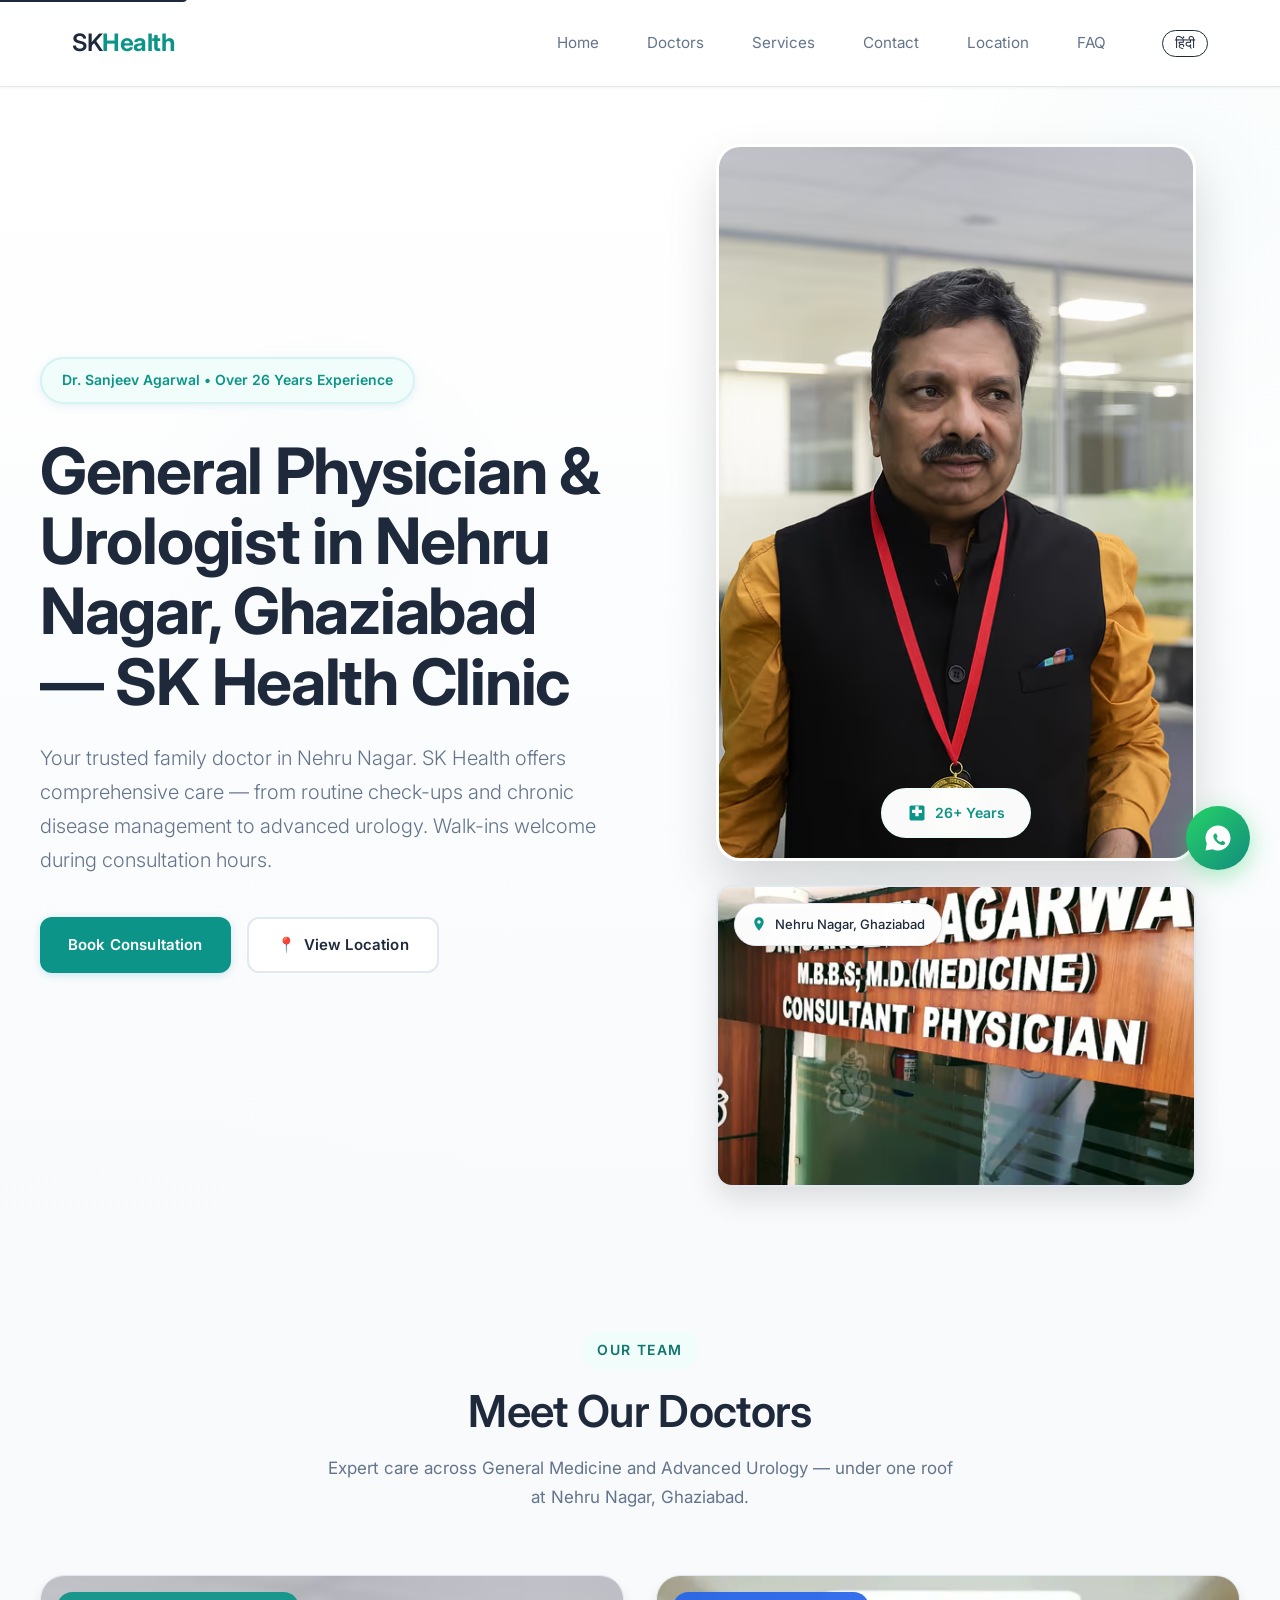
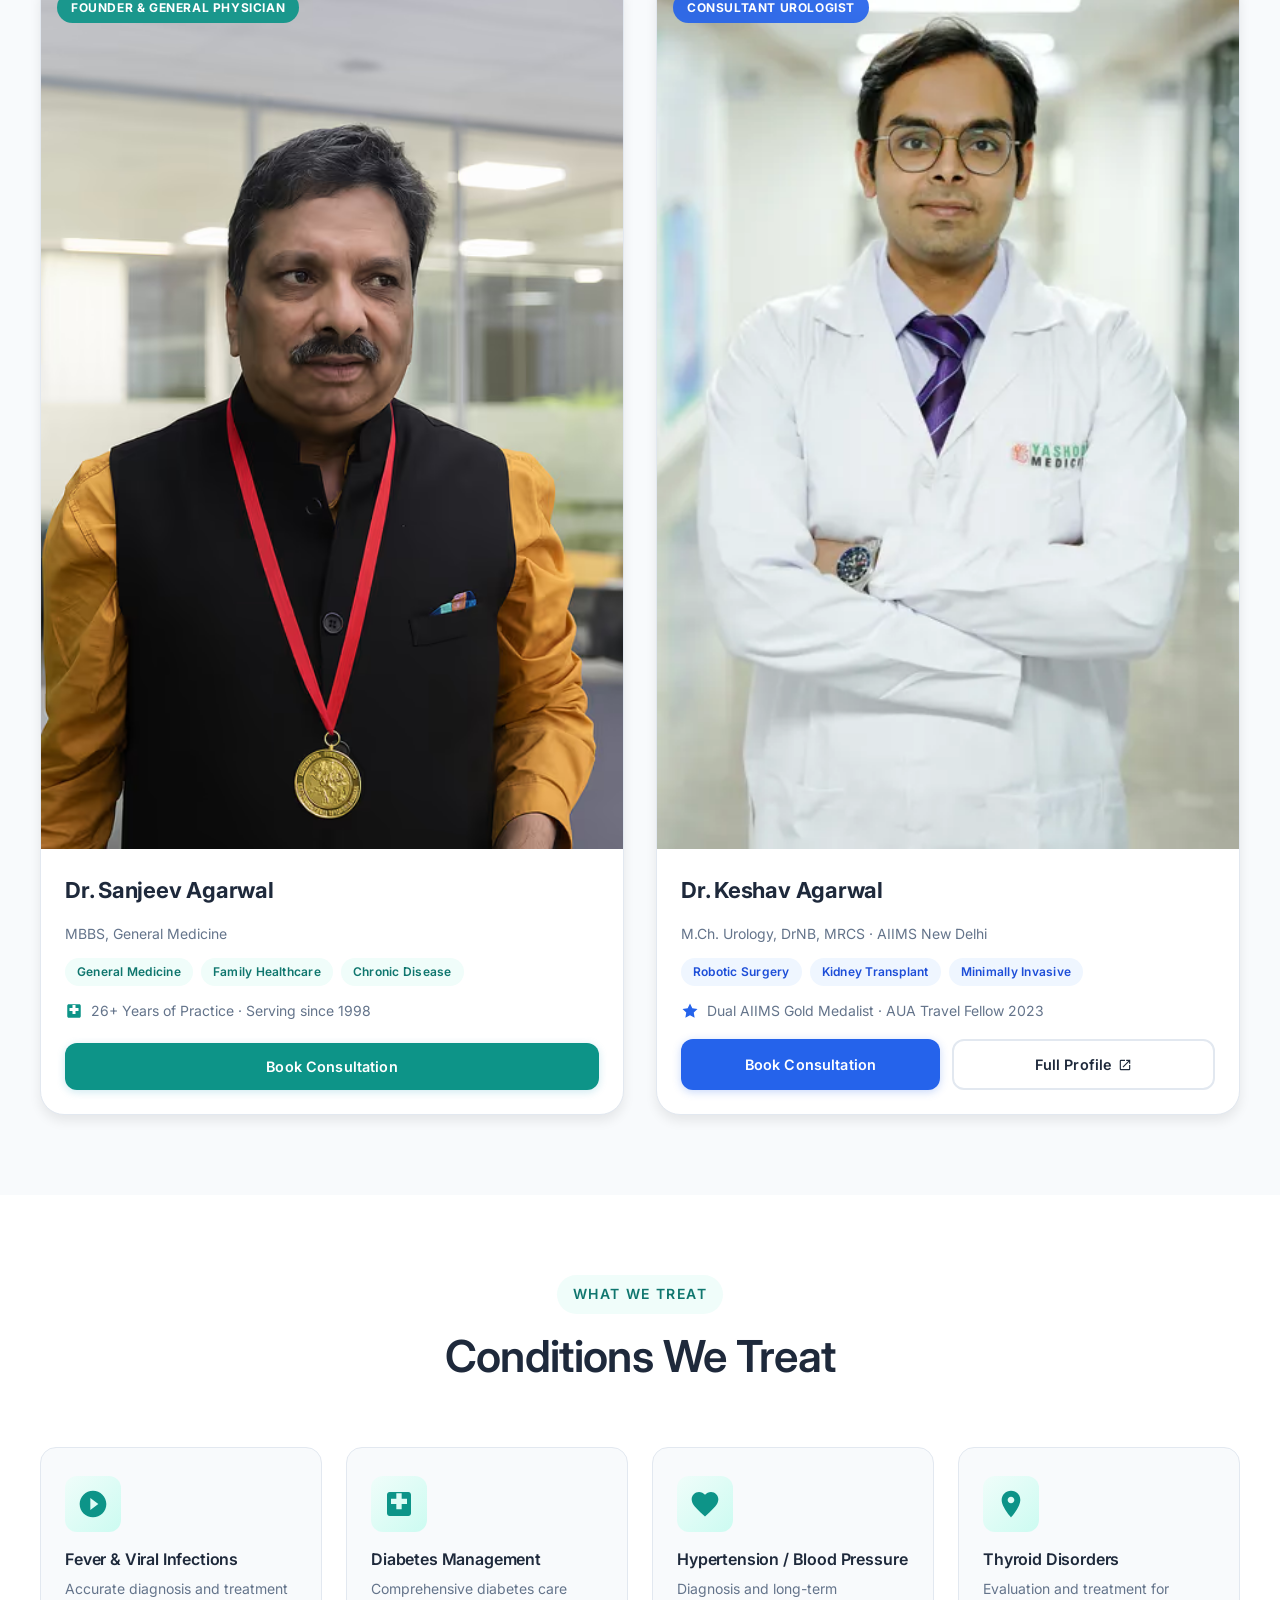
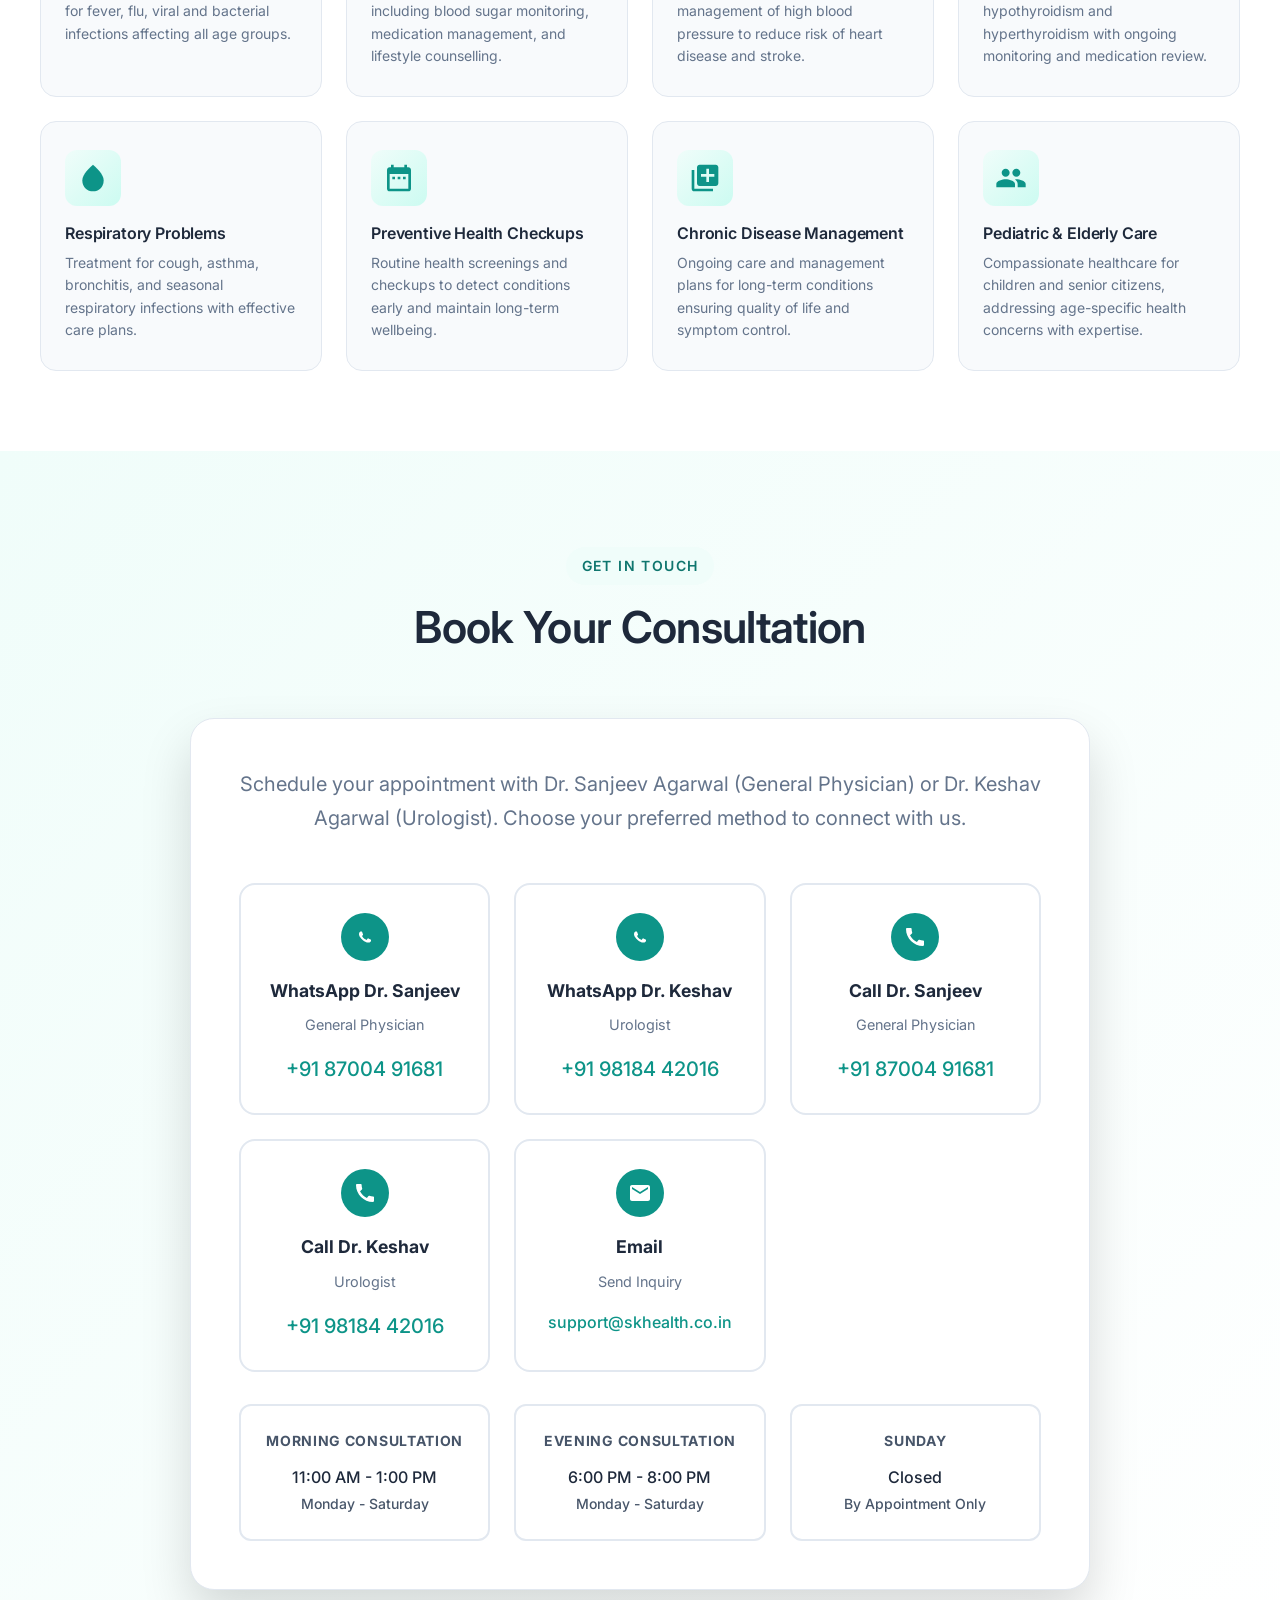
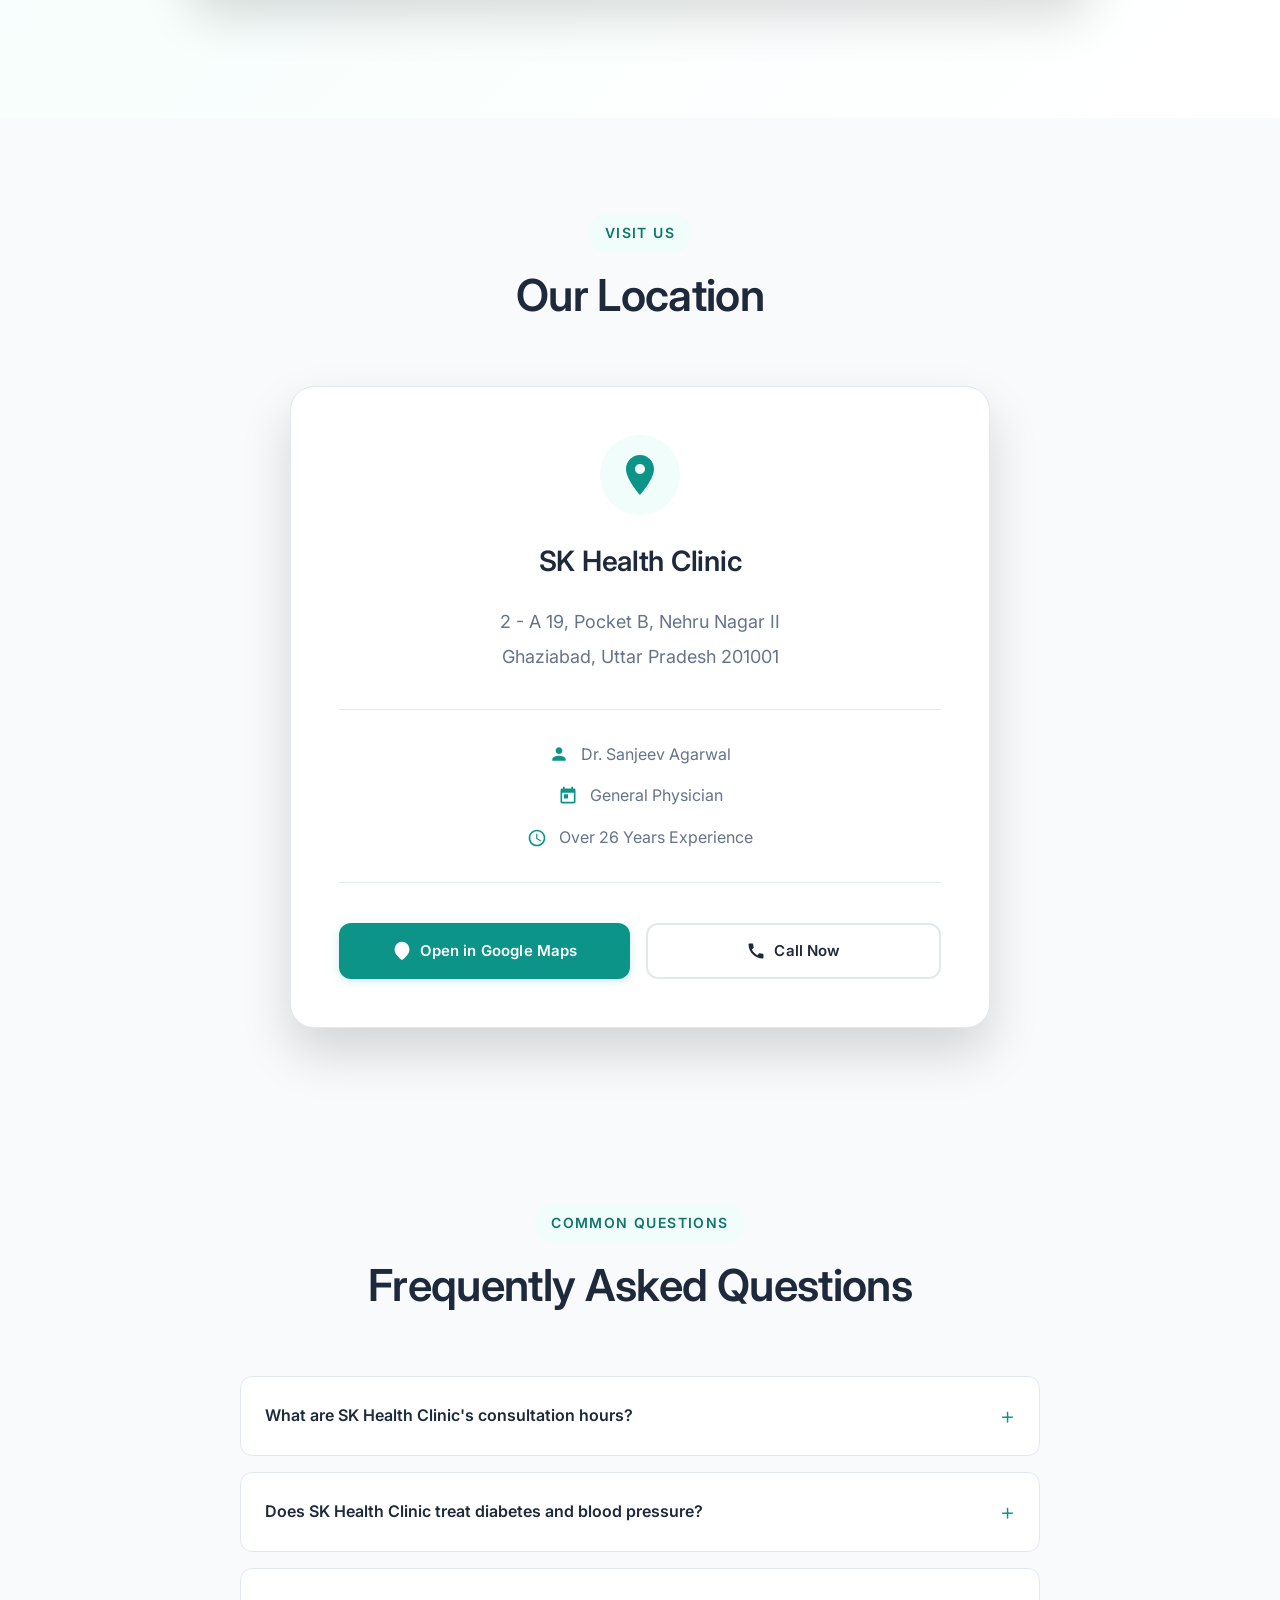
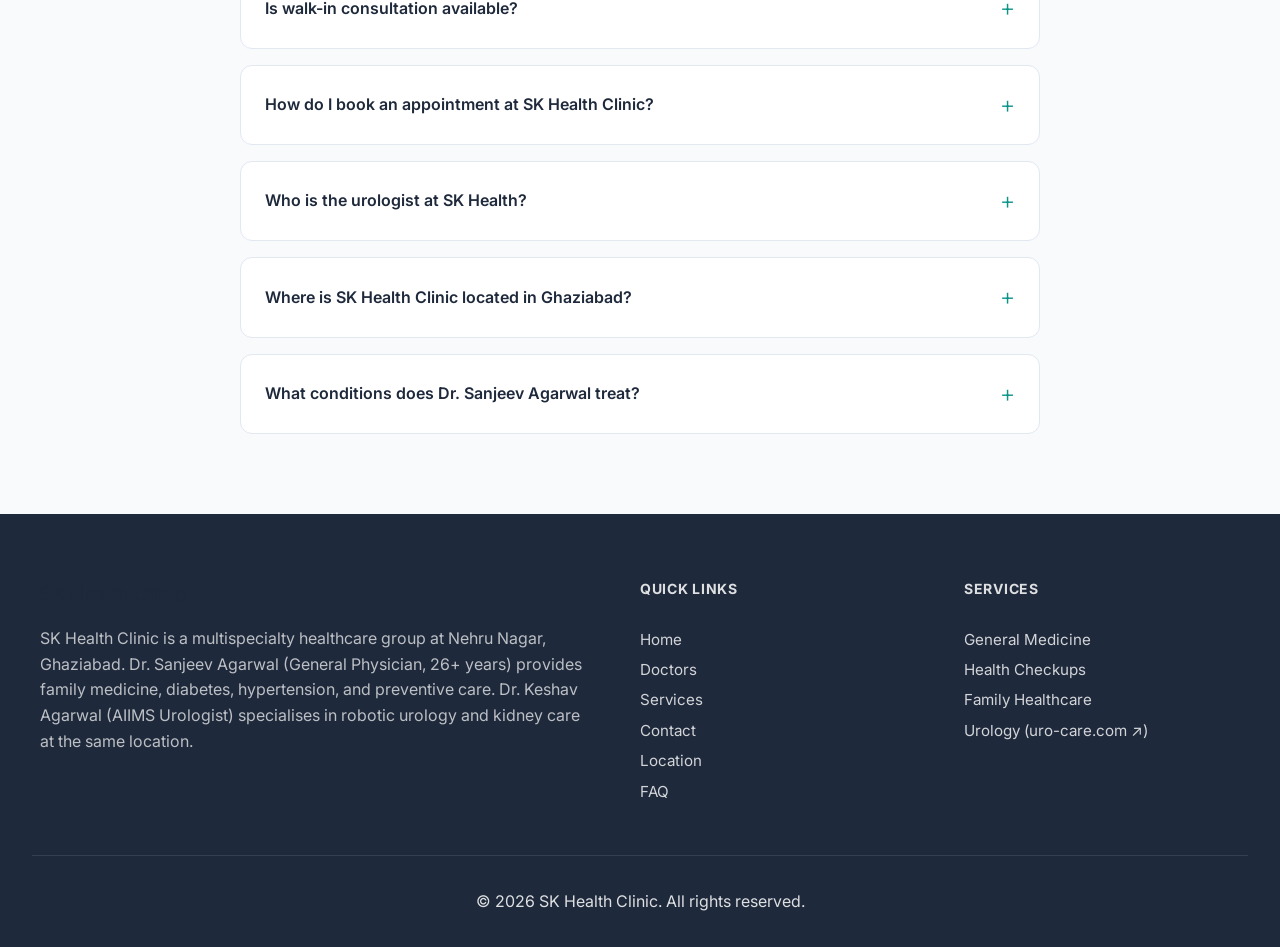
==== commit 8b73953d: "add i18n toggle script and language switch styles" ====
--- a/index.html
+++ b/index.html
@@ -44,7 +44,8 @@
     <!-- Preconnect to Google Fonts for faster loading -->
     <link rel="preconnect" href="https://fonts.googleapis.com">
     <link rel="preconnect" href="https://fonts.gstatic.com" crossorigin>
-    <link href="https://fonts.googleapis.com/css2?family=Inter:wght@300;400;500;600;700&display=swap" rel="stylesheet">
+    <link rel="preload" href="https://fonts.googleapis.com/css2?family=Inter:wght@300;400;500;600;700&display=swap" as="style" onload="this.onload=null;this.rel='stylesheet'">
+    <noscript><link rel="stylesheet" href="https://fonts.googleapis.com/css2?family=Inter:wght@300;400;500;600;700&display=swap"></noscript>
 
     <!-- Canonical URL - prevents equity split between domains -->
     <link rel="canonical" href="https://skhealth.github.io/">
@@ -72,6 +73,7 @@
                 <li><a href="#contact">Contact</a></li>
                 <li><a href="#location">Location</a></li>
                 <li><a href="#faq">FAQ</a></li>
+                <li><button id="lang-toggle" class="lang-toggle" type="button" aria-pressed="false" aria-label="Switch language" data-i18n-en="हिंदी" data-i18n-hi="English">हिंदी</button></li>
             </ul>
             <button class="menu-toggle"
                     id="menuToggle"
@@ -831,5 +833,6 @@
             document.querySelectorAll('.fade-init').forEach(el => observer.observe(el));
         });
     </script>
+    <script src="i18n.js?v=2026050202" defer></script>
 </body>
 </html>
--- a/styles.css
+++ b/styles.css
@@ -1552,3 +1552,28 @@
         margin-right: auto;
     }
 }
+
+/* Language toggle */
+.lang-toggle {
+  background: transparent;
+  border: 1.5px solid currentColor;
+  color: inherit;
+  padding: 0.35rem 0.75rem;
+  border-radius: 999px;
+  font: inherit;
+  font-size: 0.85rem;
+  font-weight: 500;
+  cursor: pointer;
+  margin-left: 0.5rem;
+  line-height: 1;
+}
+.lang-toggle:hover,
+.lang-toggle:focus-visible {
+  background: var(--primary, #2563eb);
+  color: #fff;
+}
+.lang-toggle[aria-pressed="true"] {
+  background: var(--primary, #2563eb);
+  color: #fff;
+}
+html.lang-hi body { font-family: 'Inter', 'Noto Sans Devanagari', system-ui, -apple-system, sans-serif; }
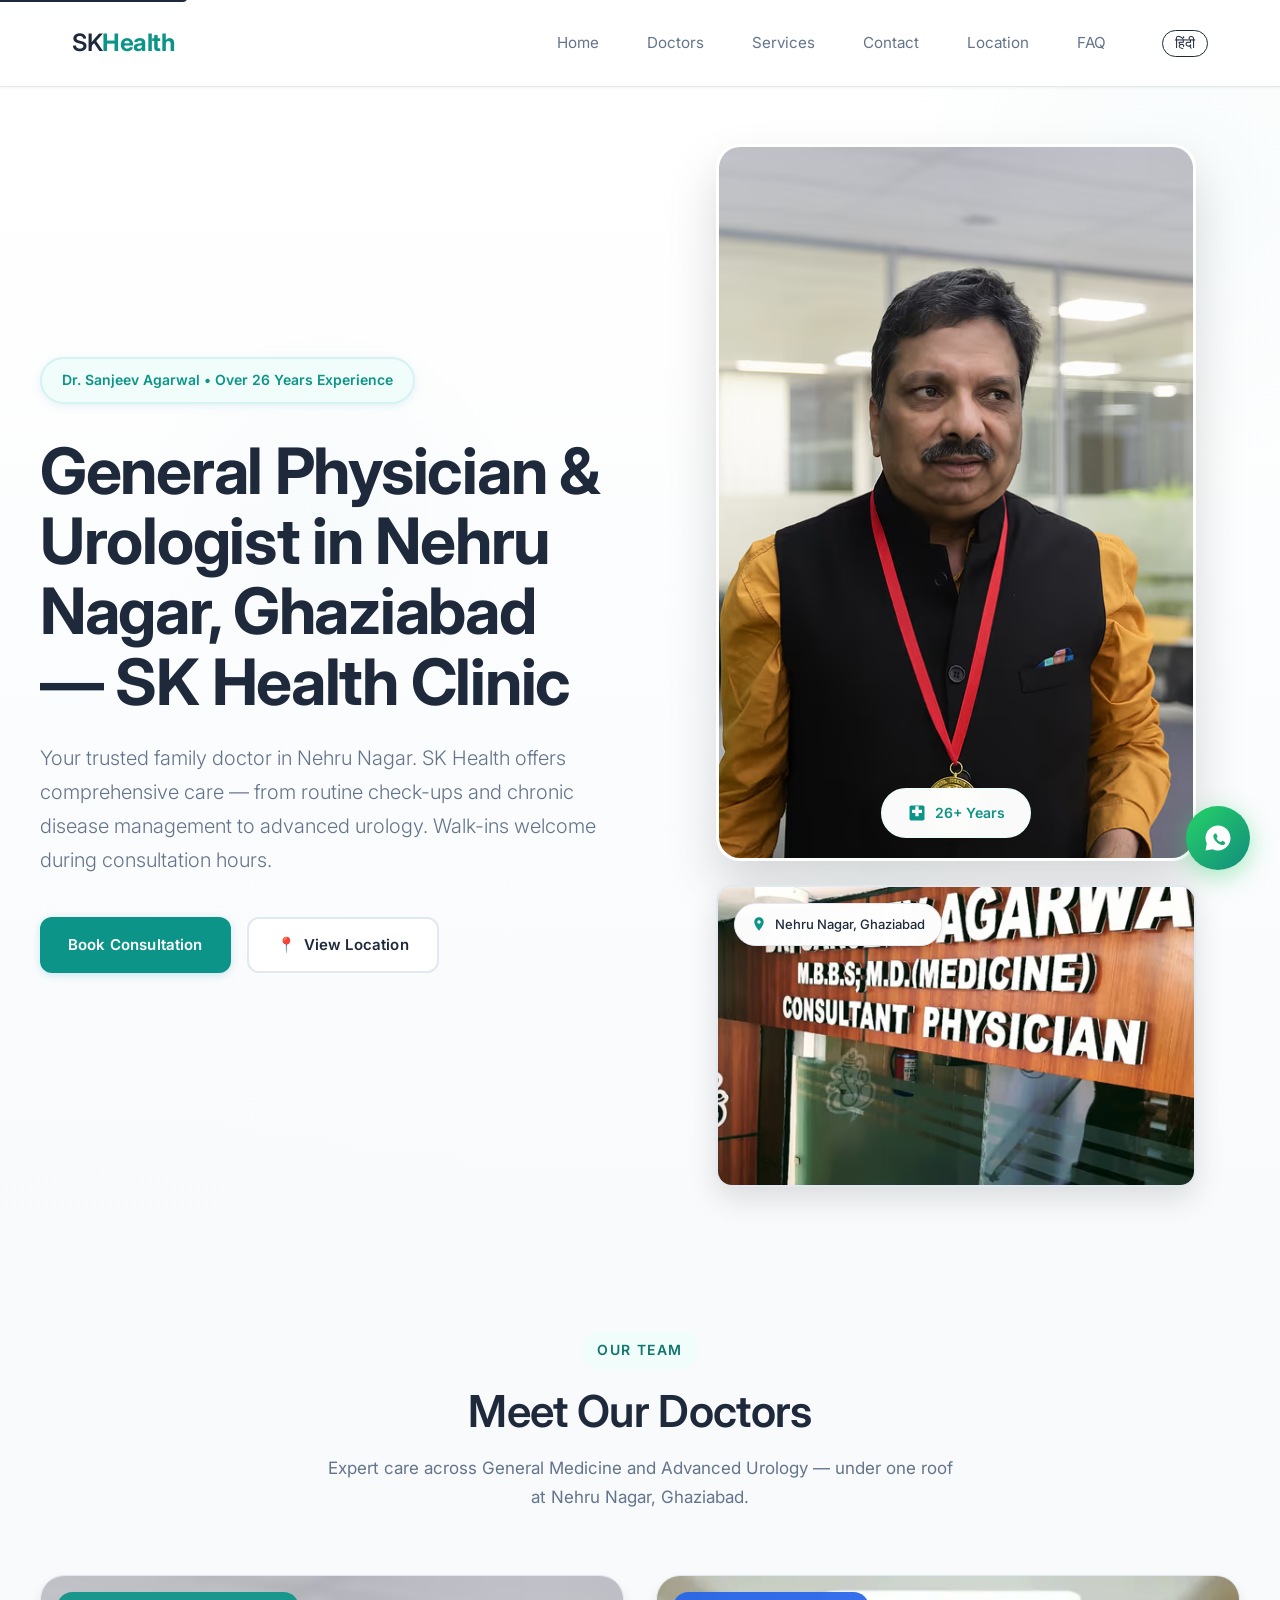
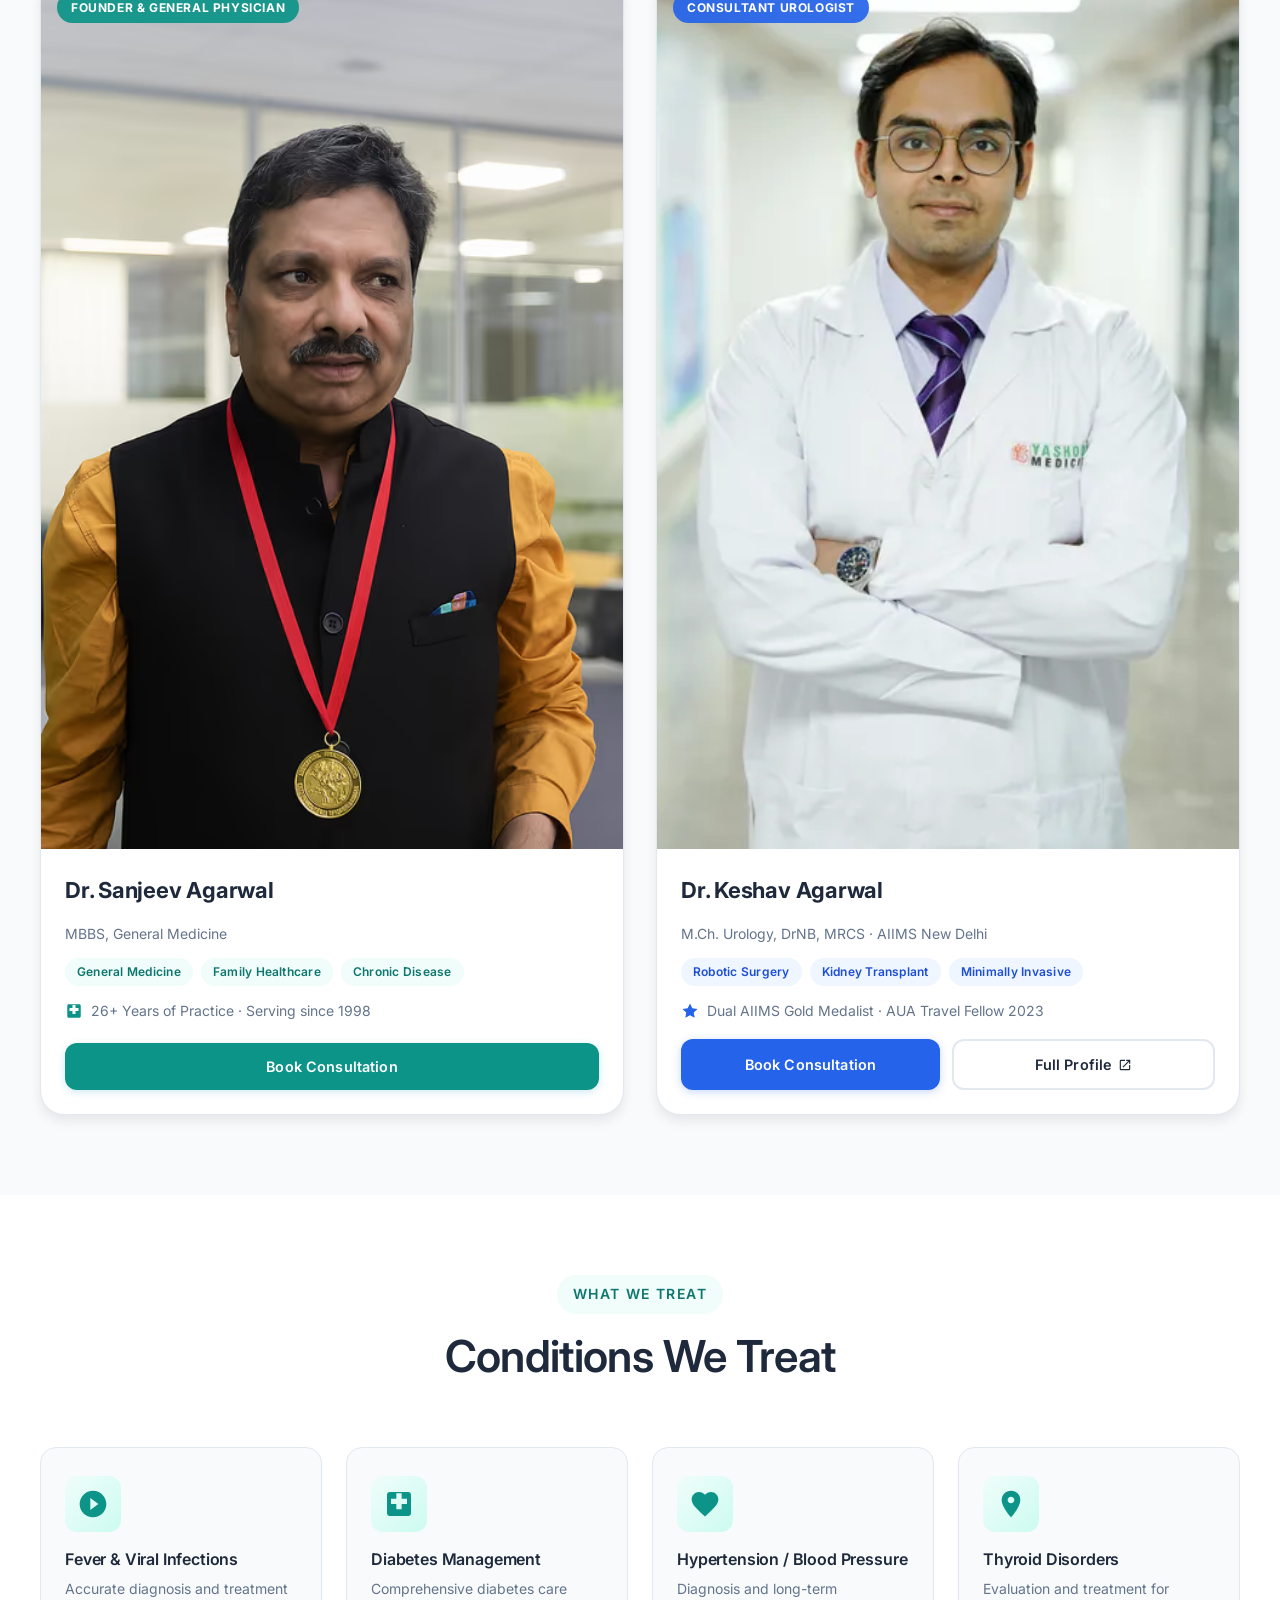
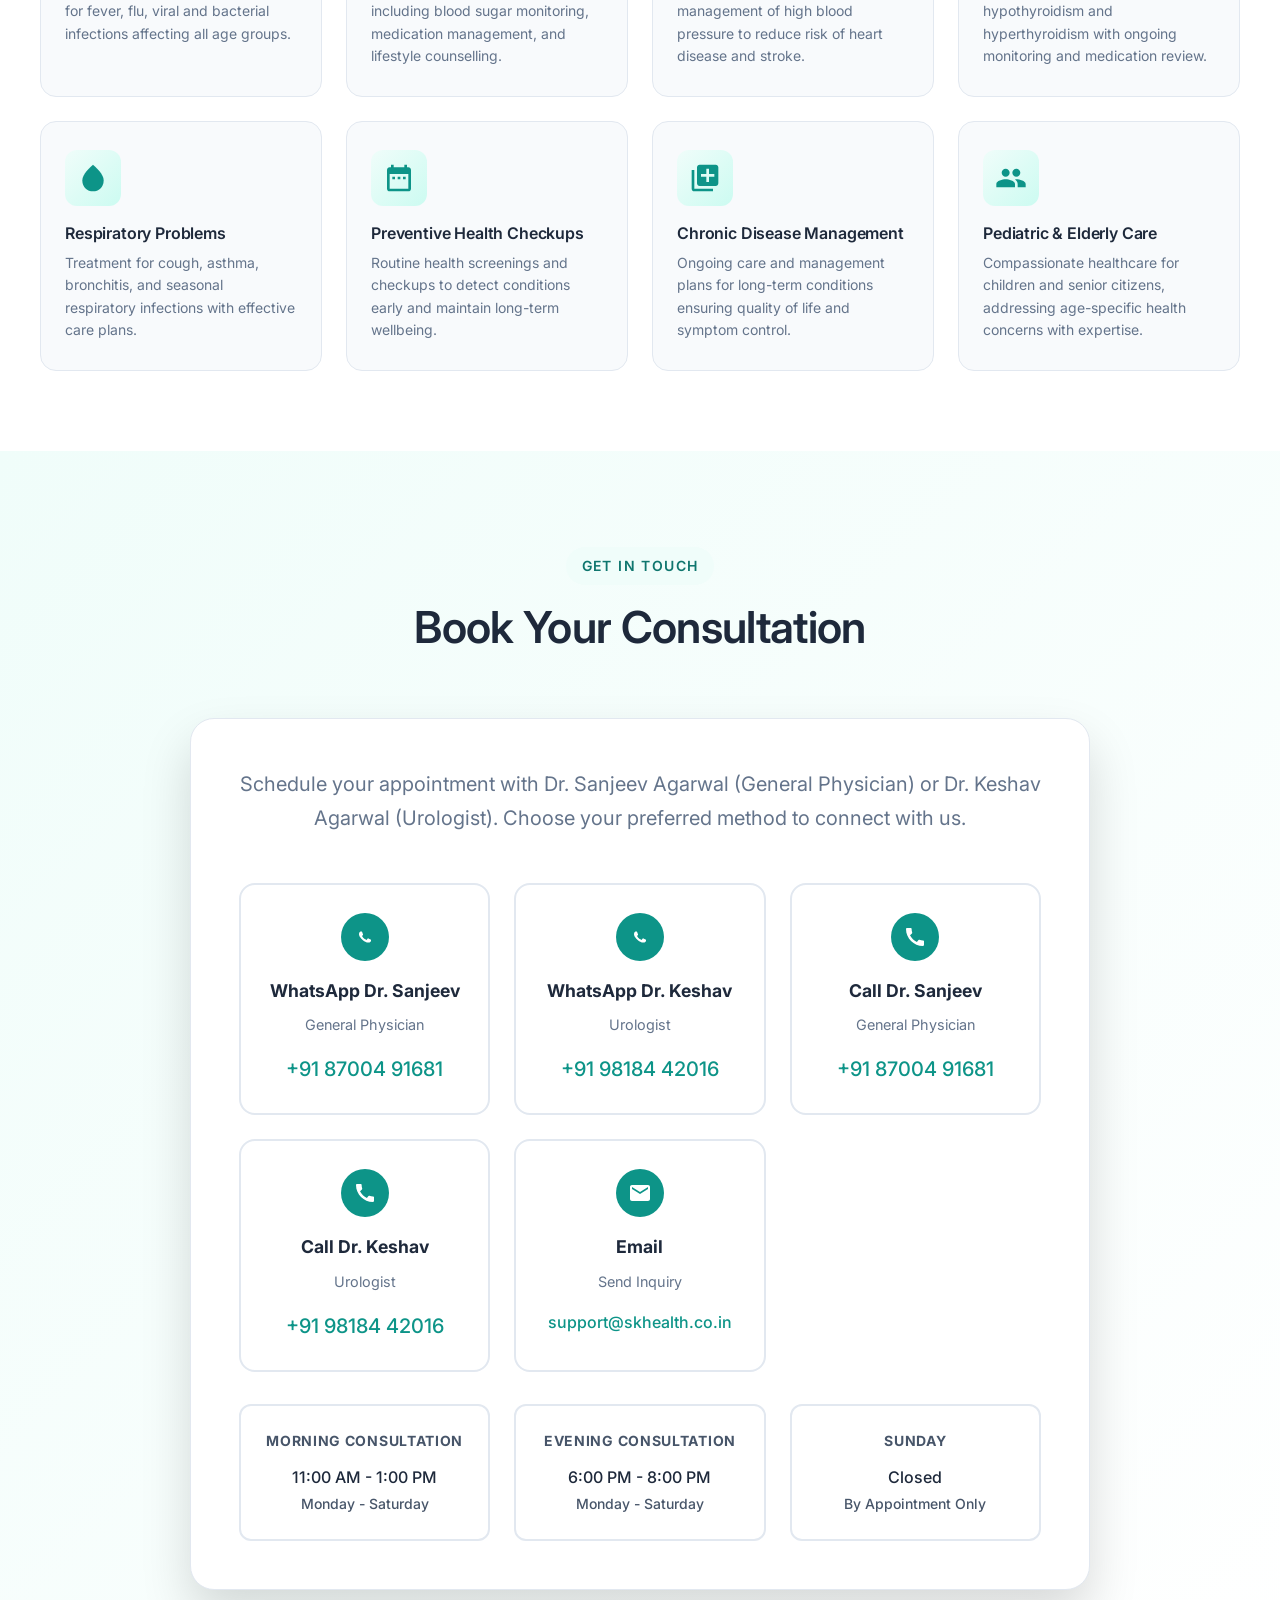
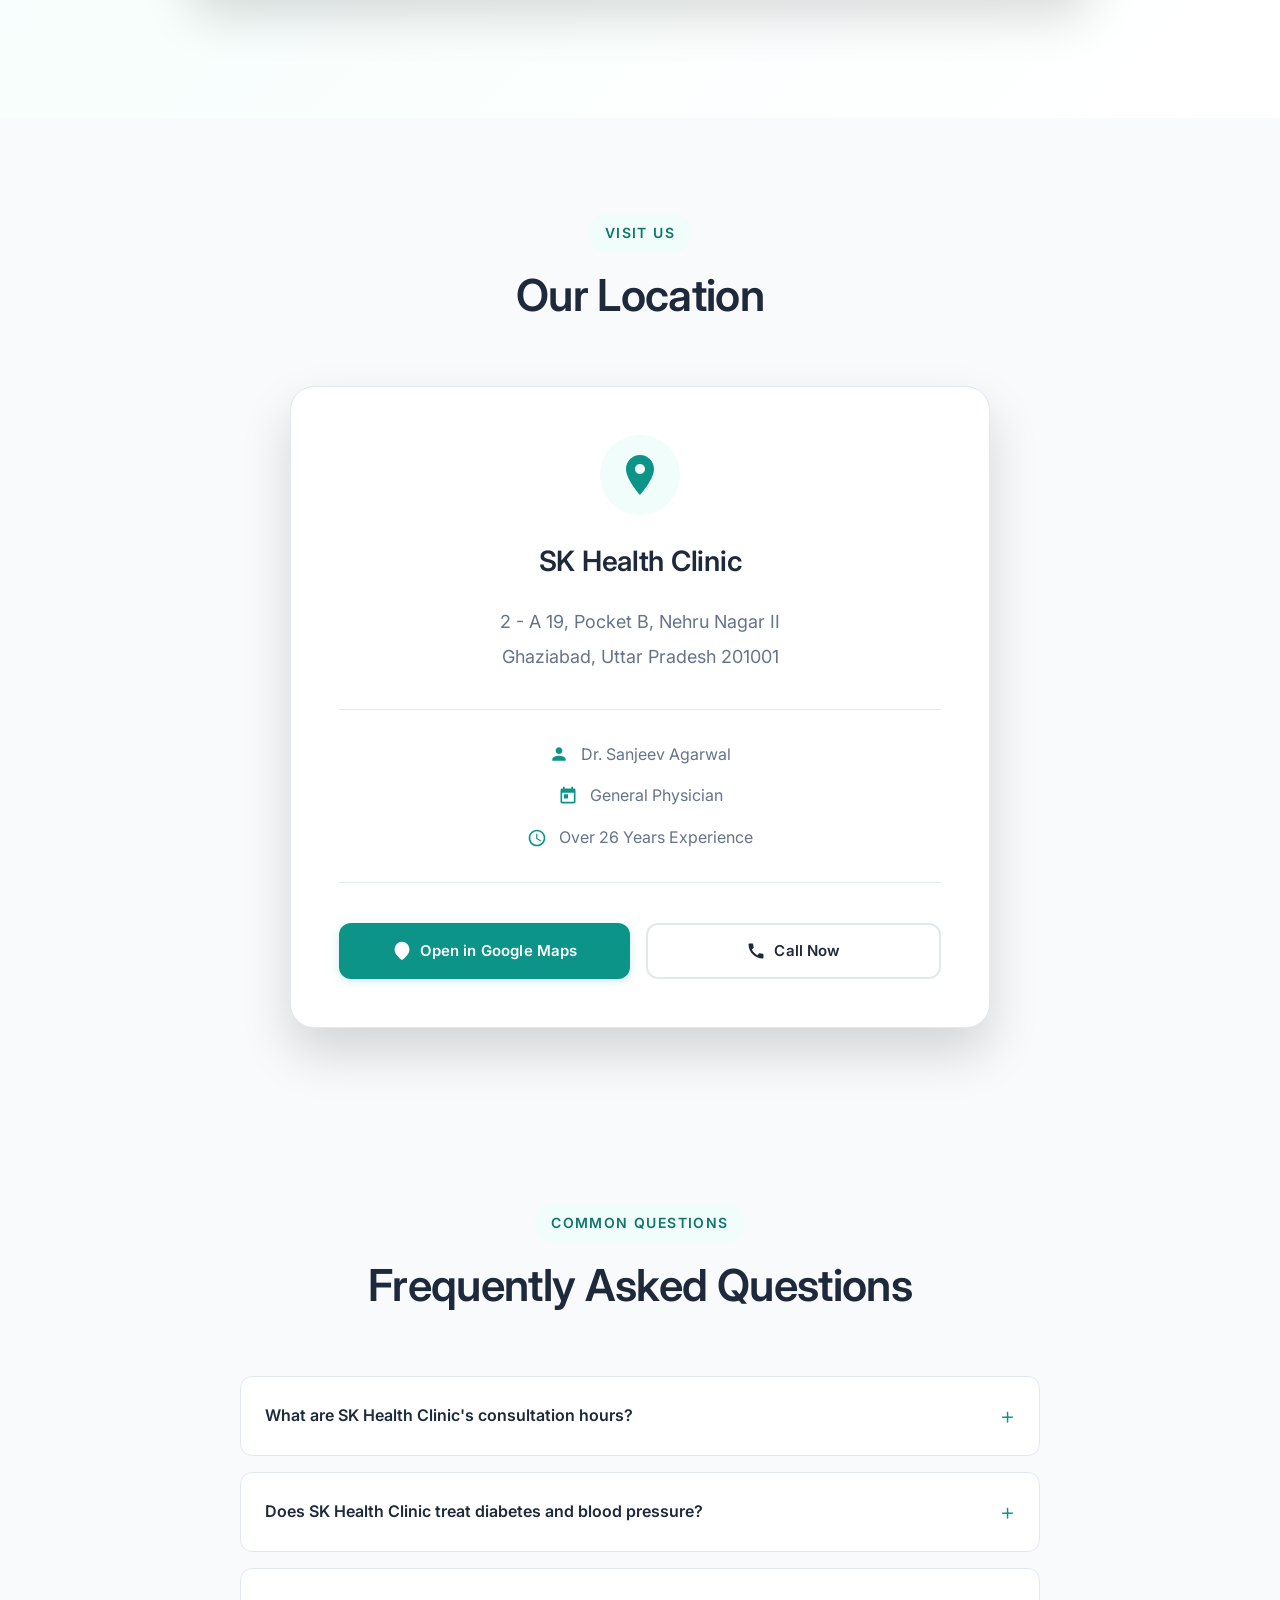
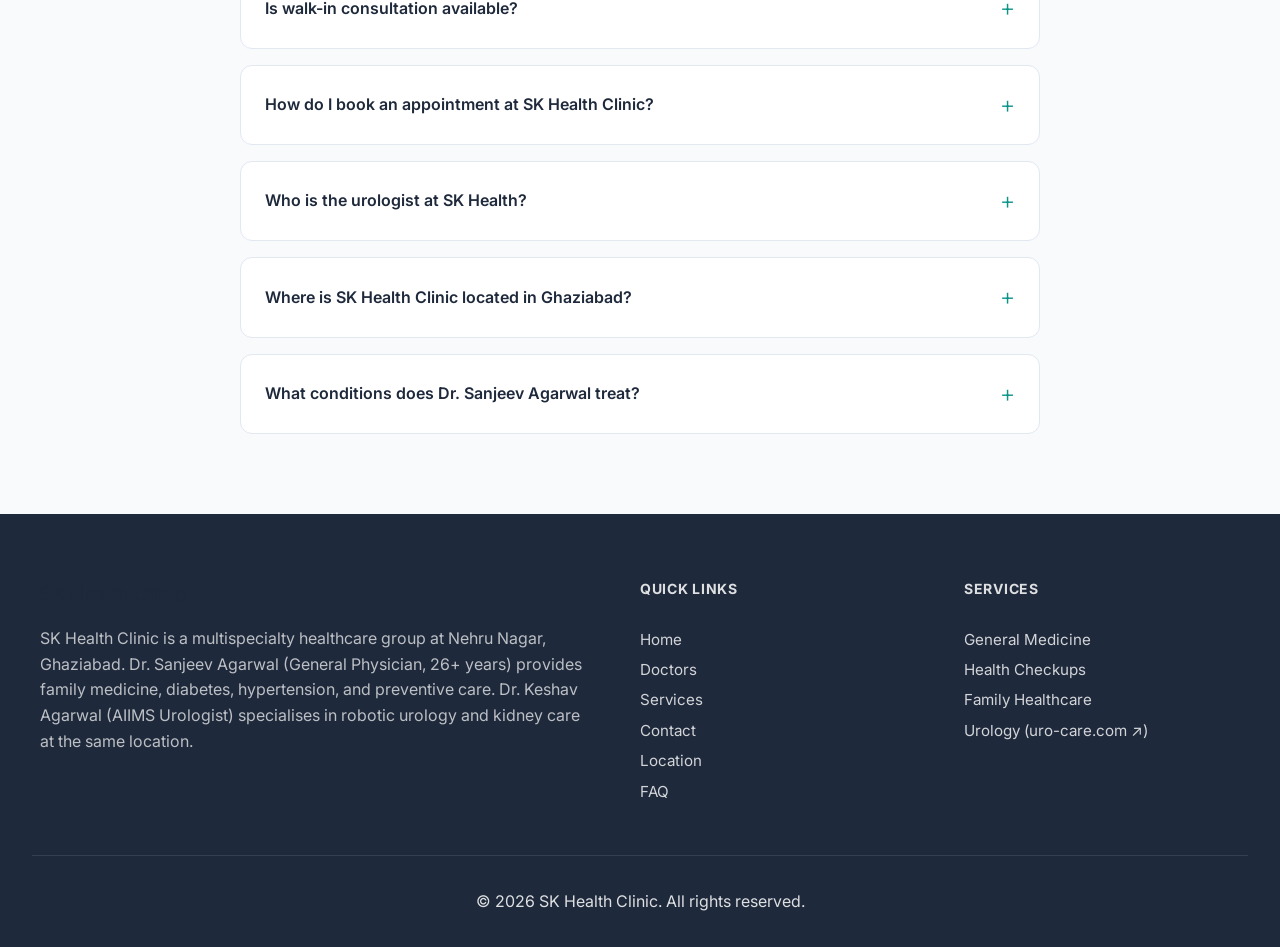
==== commit 98ae4117: "translate nav, hero, and section titles" ====
--- a/index.html
+++ b/index.html
@@ -60,19 +60,19 @@
 </head>
 <body>
     <!-- Skip link for keyboard/screen reader users -->
-    <a href="#home" class="skip-link">Skip to main content</a>
+    <a href="#home" class="skip-link" data-i18n-en="Skip to main content" data-i18n-hi="मुख्य सामग्री पर जाएं">Skip to main content</a>
 
     <!-- Header -->
     <header id="header">
         <nav>
             <div class="logo">SK<span>Health</span></div>
             <ul class="nav-menu" id="navMenu">
-                <li><a href="#home">Home</a></li>
-                <li><a href="#doctors">Doctors</a></li>
-                <li><a href="#services">Services</a></li>
-                <li><a href="#contact">Contact</a></li>
-                <li><a href="#location">Location</a></li>
-                <li><a href="#faq">FAQ</a></li>
+                <li><a href="#home" data-i18n-en="Home" data-i18n-hi="होम">Home</a></li>
+                <li><a href="#doctors" data-i18n-en="Doctors" data-i18n-hi="डॉक्टर">Doctors</a></li>
+                <li><a href="#services" data-i18n-en="Services" data-i18n-hi="सेवाएं">Services</a></li>
+                <li><a href="#contact" data-i18n-en="Contact" data-i18n-hi="संपर्क">Contact</a></li>
+                <li><a href="#location" data-i18n-en="Location" data-i18n-hi="स्थान">Location</a></li>
+                <li><a href="#faq" data-i18n-en="FAQ" data-i18n-hi="सामान्य प्रश्न">FAQ</a></li>
                 <li><button id="lang-toggle" class="lang-toggle" type="button" aria-pressed="false" aria-label="Switch language" data-i18n-en="हिंदी" data-i18n-hi="English">हिंदी</button></li>
             </ul>
             <button class="menu-toggle"
@@ -93,15 +93,15 @@
         <div class="hero-bg-shape"></div>
         <div class="hero-container">
             <div class="hero-content">
-                <div class="hero-badge">Dr. Sanjeev Agarwal • Over 26 Years Experience</div>
-                <h1>General Physician &amp; Urologist in Nehru Nagar, Ghaziabad — SK Health Clinic</h1>
-                <p class="hero-description">
+                <div class="hero-badge" data-i18n-en="Dr. Sanjeev Agarwal • Over 26 Years Experience" data-i18n-hi="डॉ. संजीव अग्रवाल • 26+ वर्षों का अनुभव">Dr. Sanjeev Agarwal • Over 26 Years Experience</div>
+                <h1 data-i18n-en="General Physician & Urologist in Nehru Nagar, Ghaziabad — SK Health Clinic" data-i18n-hi="नेहरू नगर, गाज़ियाबाद में जनरल फिजिशियन और यूरोलॉजिस्ट — SK हेल्थ क्लिनिक">General Physician &amp; Urologist in Nehru Nagar, Ghaziabad — SK Health Clinic</h1>
+                <p class="hero-description" data-i18n-en="Your trusted family doctor in Nehru Nagar. SK Health offers comprehensive care — from routine check-ups and chronic disease management to advanced urology. Walk-ins welcome during consultation hours." data-i18n-hi="नेहरू नगर में आपके भरोसेमंद पारिवारिक डॉक्टर। SK हेल्थ में नियमित जांच और पुरानी बीमारियों के प्रबंधन से लेकर उन्नत यूरोलॉजी तक, सम्पूर्ण देखभाल उपलब्ध है। परामर्श समय में वॉक-इन स्वागत है।">
                     Your trusted family doctor in Nehru Nagar. SK Health offers comprehensive care —
                     from routine check-ups and chronic disease management to advanced urology.
                     Walk-ins welcome during consultation hours.
                 </p>
                 <div class="hero-cta">
-                    <a href="#contact" class="btn btn-primary">
+                    <a href="#contact" class="btn btn-primary" data-i18n-en="Book Consultation" data-i18n-hi="परामर्श बुक करें">
                         Book Consultation
                     </a>
                     <a href="#location" class="btn btn-secondary">
@@ -159,15 +159,15 @@
     <section class="doctors-section" id="doctors" aria-labelledby="doctors-heading">
         <div class="container">
             <div class="section-header">
-                <div class="section-subtitle">Our Team</div>
-                <h2 id="doctors-heading">Meet Our Doctors</h2>
-                <p class="section-intro">Expert care across General Medicine and Advanced Urology — under one roof at Nehru Nagar, Ghaziabad.</p>
+                <div class="section-subtitle" data-i18n-en="Our Team" data-i18n-hi="हमारी टीम">Our Team</div>
+                <h2 id="doctors-heading" data-i18n-en="Meet Our Doctors" data-i18n-hi="हमारे डॉक्टरों से मिलें">Meet Our Doctors</h2>
+                <p class="section-intro" data-i18n-en="Expert care across General Medicine and Advanced Urology — under one roof at Nehru Nagar, Ghaziabad." data-i18n-hi="जनरल मेडिसिन और उन्नत यूरोलॉजी की विशेषज्ञ देखभाल — नेहरू नगर, गाज़ियाबाद में एक ही जगह।">Expert care across General Medicine and Advanced Urology — under one roof at Nehru Nagar, Ghaziabad.</p>
             </div>
             <div class="doctors-grid">
 
                 <!-- Dr. Sanjeev Agarwal — Primary Doctor -->
                 <div class="doctor-card doctor-card--primary fade-init">
-                    <div class="doctor-card__badge doctor-card__badge--founder">Founder &amp; General Physician</div>
+                    <div class="doctor-card__badge doctor-card__badge--founder" data-i18n-en="Founder & General Physician" data-i18n-hi="संस्थापक और जनरल फिजिशियन">Founder &amp; General Physician</div>
                     <div class="doctor-card__portrait-wrap">
                         <picture>
                             <source type="image/avif" srcset="hero-sanjeev-480.avif 480w, hero-sanjeev-800.avif 800w" sizes="(max-width: 800px) 100vw, 400px">
@@ -195,14 +195,14 @@
                             <span>26+ Years of Practice · Serving since 1998</span>
                         </div>
                         <div class="doctor-card__actions">
-                            <a href="#contact" class="btn btn-primary doctor-card__cta">Book Consultation</a>
+                            <a href="#contact" class="btn btn-primary doctor-card__cta" data-i18n-en="Book Consultation" data-i18n-hi="परामर्श बुक करें">Book Consultation</a>
                         </div>
                     </div>
                 </div>
 
                 <!-- Dr. Keshav Agarwal — Specialist -->
                 <div class="doctor-card doctor-card--specialist fade-init">
-                    <div class="doctor-card__badge doctor-card__badge--specialist">Consultant Urologist</div>
+                    <div class="doctor-card__badge doctor-card__badge--specialist" data-i18n-en="Consultant Urologist" data-i18n-hi="कंसल्टेंट यूरोलॉजिस्ट">Consultant Urologist</div>
                     <div class="doctor-card__portrait-wrap">
                         <picture>
                             <source type="image/webp" srcset="dr-keshav-front-400.webp">
@@ -231,7 +231,7 @@
                         <div class="doctor-card__actions">
                             <a href="https://wa.me/919818442016?text=Hello%20Dr.%20Keshav,%20I%20would%20like%20to%20book%20a%20consultation."
                                target="_blank" rel="noopener noreferrer"
-                               class="btn btn-primary doctor-card__cta">Book Consultation</a>
+                               class="btn btn-primary doctor-card__cta" data-i18n-en="Book Consultation" data-i18n-hi="परामर्श बुक करें">Book Consultation</a>
                             <a href="https://uro-care.com/"
                                target="_blank" rel="noopener noreferrer"
                                class="btn btn-secondary doctor-card__cta--ext">
@@ -252,8 +252,8 @@
     <section class="services-section" id="services" aria-labelledby="services-heading">
         <div class="container">
             <div class="section-header">
-                <div class="section-subtitle">What We Treat</div>
-                <h2 id="services-heading">Conditions We Treat</h2>
+                <div class="section-subtitle" data-i18n-en="What We Treat" data-i18n-hi="हम क्या इलाज करते हैं">What We Treat</div>
+                <h2 id="services-heading" data-i18n-en="Conditions We Treat" data-i18n-hi="हम जिन स्थितियों का इलाज करते हैं">Conditions We Treat</h2>
             </div>
             <div class="services-grid">
                 <div class="service-card">
@@ -336,8 +336,8 @@
     <section class="contact-section" id="contact" aria-labelledby="contact-heading">
         <div class="container">
             <div class="section-header">
-                <div class="section-subtitle">Get in Touch</div>
-                <h2 id="contact-heading">Book Your Consultation</h2>
+                <div class="section-subtitle" data-i18n-en="Get in Touch" data-i18n-hi="संपर्क करें">Get in Touch</div>
+                <h2 id="contact-heading" data-i18n-en="Book Your Consultation" data-i18n-hi="अपना परामर्श बुक करें">Book Your Consultation</h2>
             </div>
             <div class="contact-content">
                 <div class="contact-main">
@@ -429,8 +429,8 @@
     <section class="location-section" id="location" aria-labelledby="location-heading">
         <div class="container">
             <div class="section-header">
-                <div class="section-subtitle">Visit Us</div>
-                <h2 id="location-heading">Our Location</h2>
+                <div class="section-subtitle" data-i18n-en="Visit Us" data-i18n-hi="हमसे मिलें">Visit Us</div>
+                <h2 id="location-heading" data-i18n-en="Our Location" data-i18n-hi="हमारा स्थान">Our Location</h2>
             </div>
             <div class="location-content">
                 <div class="location-main-card fade-init">
@@ -491,8 +491,8 @@
     <section class="faq-section" id="faq" aria-labelledby="faq-heading">
         <div class="container">
             <div class="section-header">
-                <div class="section-subtitle">Common Questions</div>
-                <h2 id="faq-heading">Frequently Asked Questions</h2>
+                <div class="section-subtitle" data-i18n-en="Common Questions" data-i18n-hi="सामान्य प्रश्न">Common Questions</div>
+                <h2 id="faq-heading" data-i18n-en="Frequently Asked Questions" data-i18n-hi="अक्सर पूछे जाने वाले प्रश्न">Frequently Asked Questions</h2>
             </div>
             <div class="faq-list">
                 <details class="faq-item">
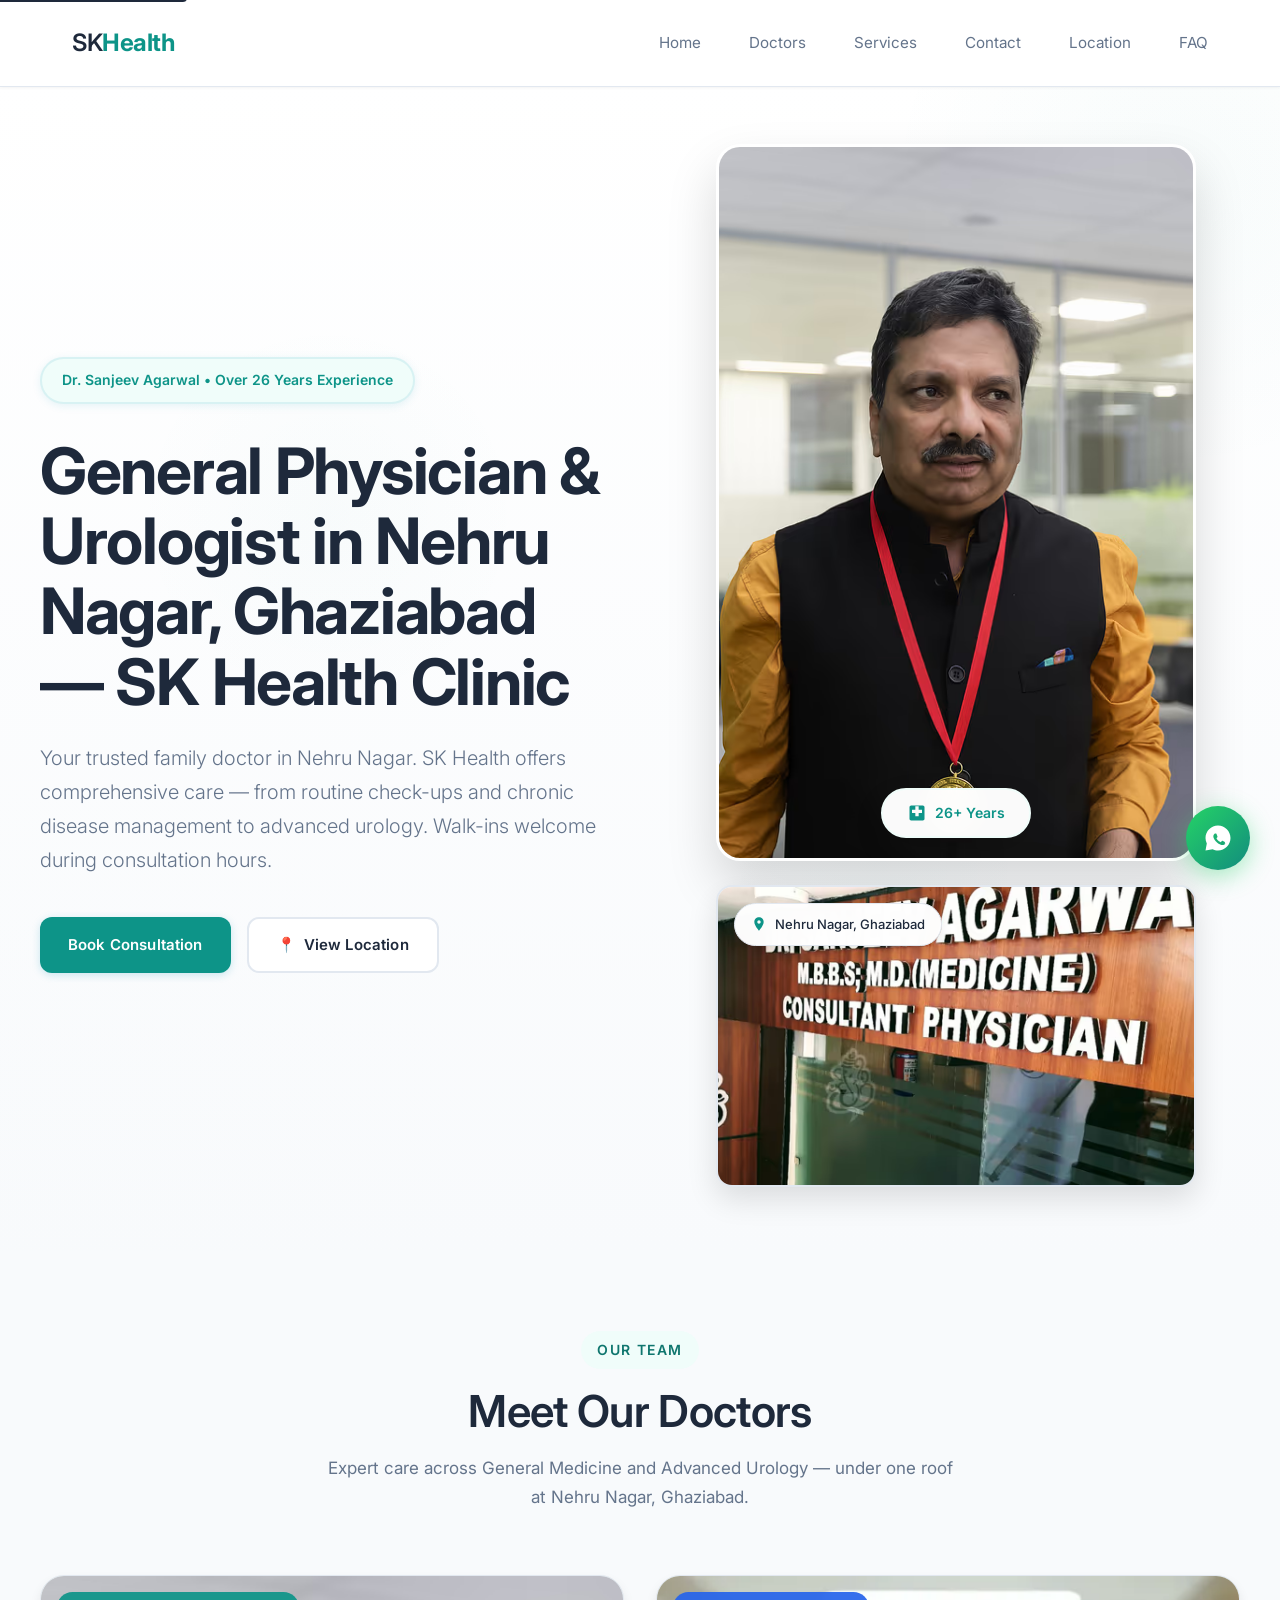
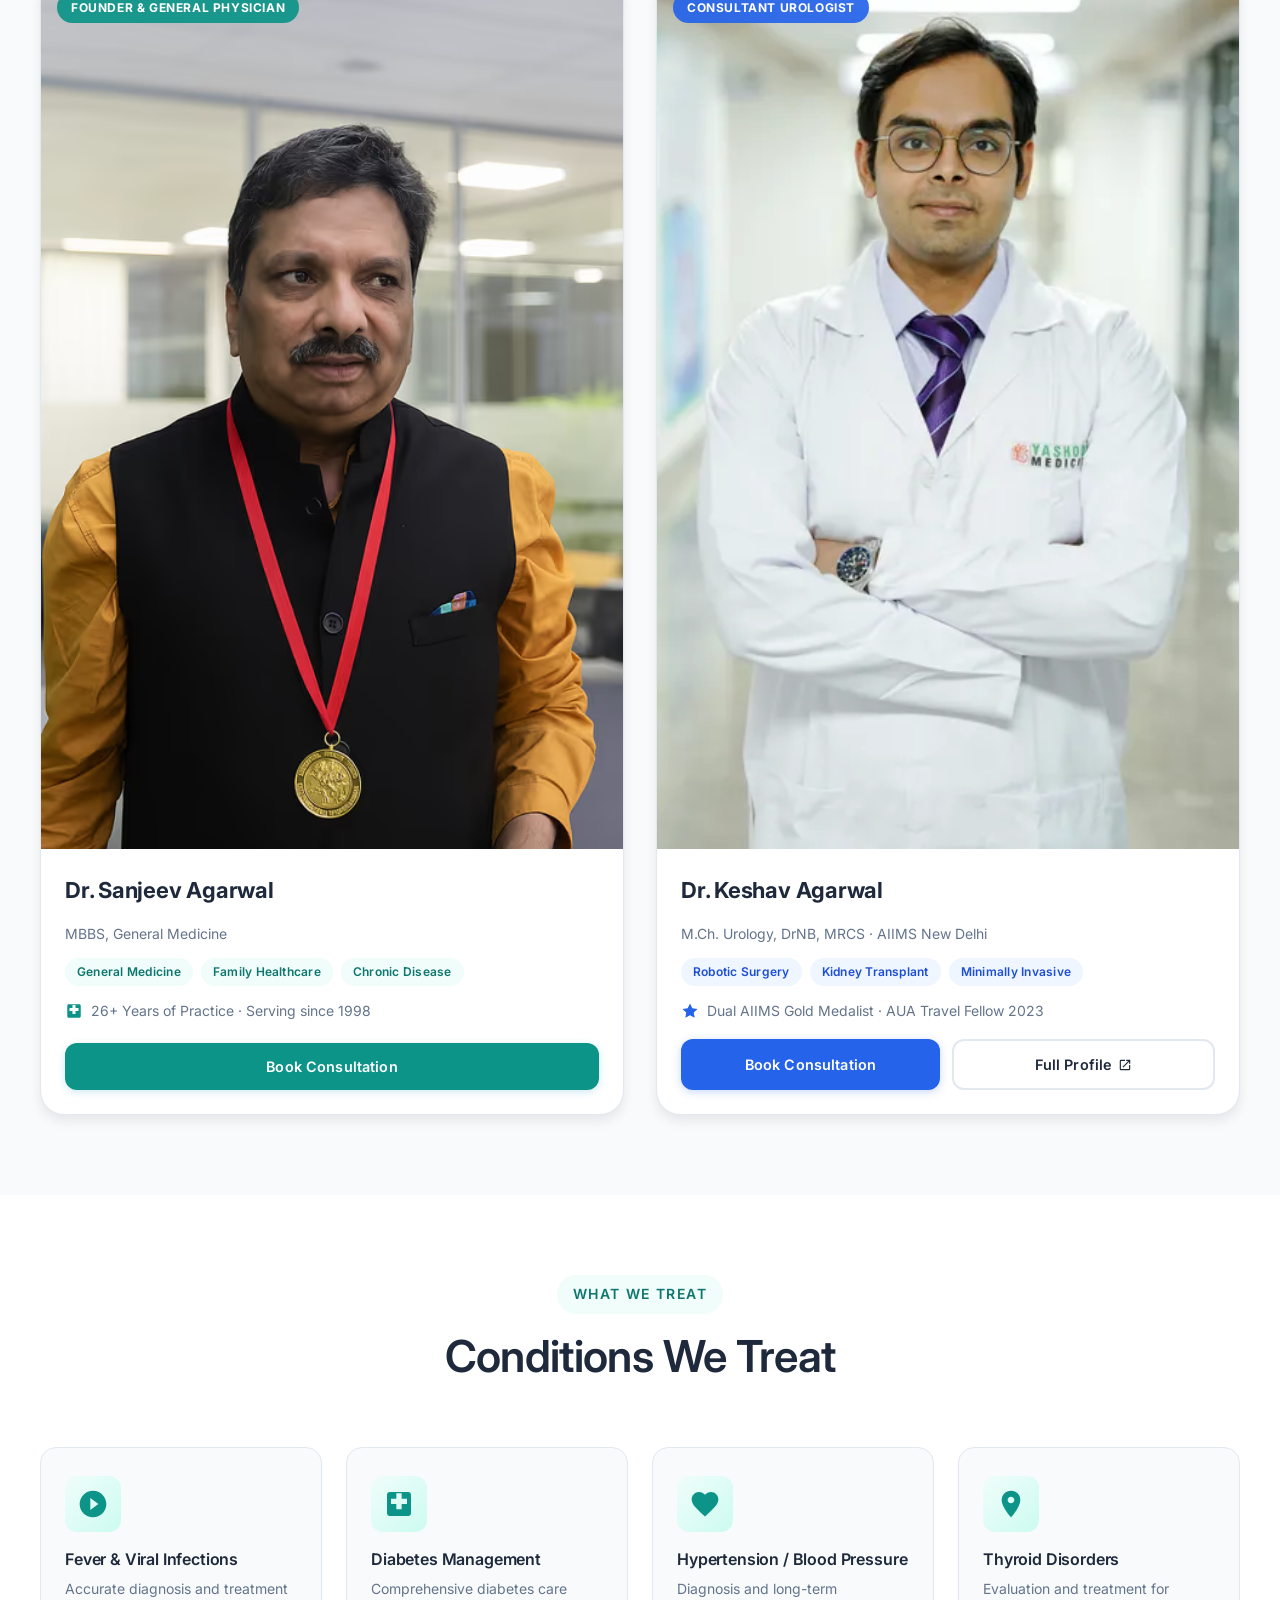
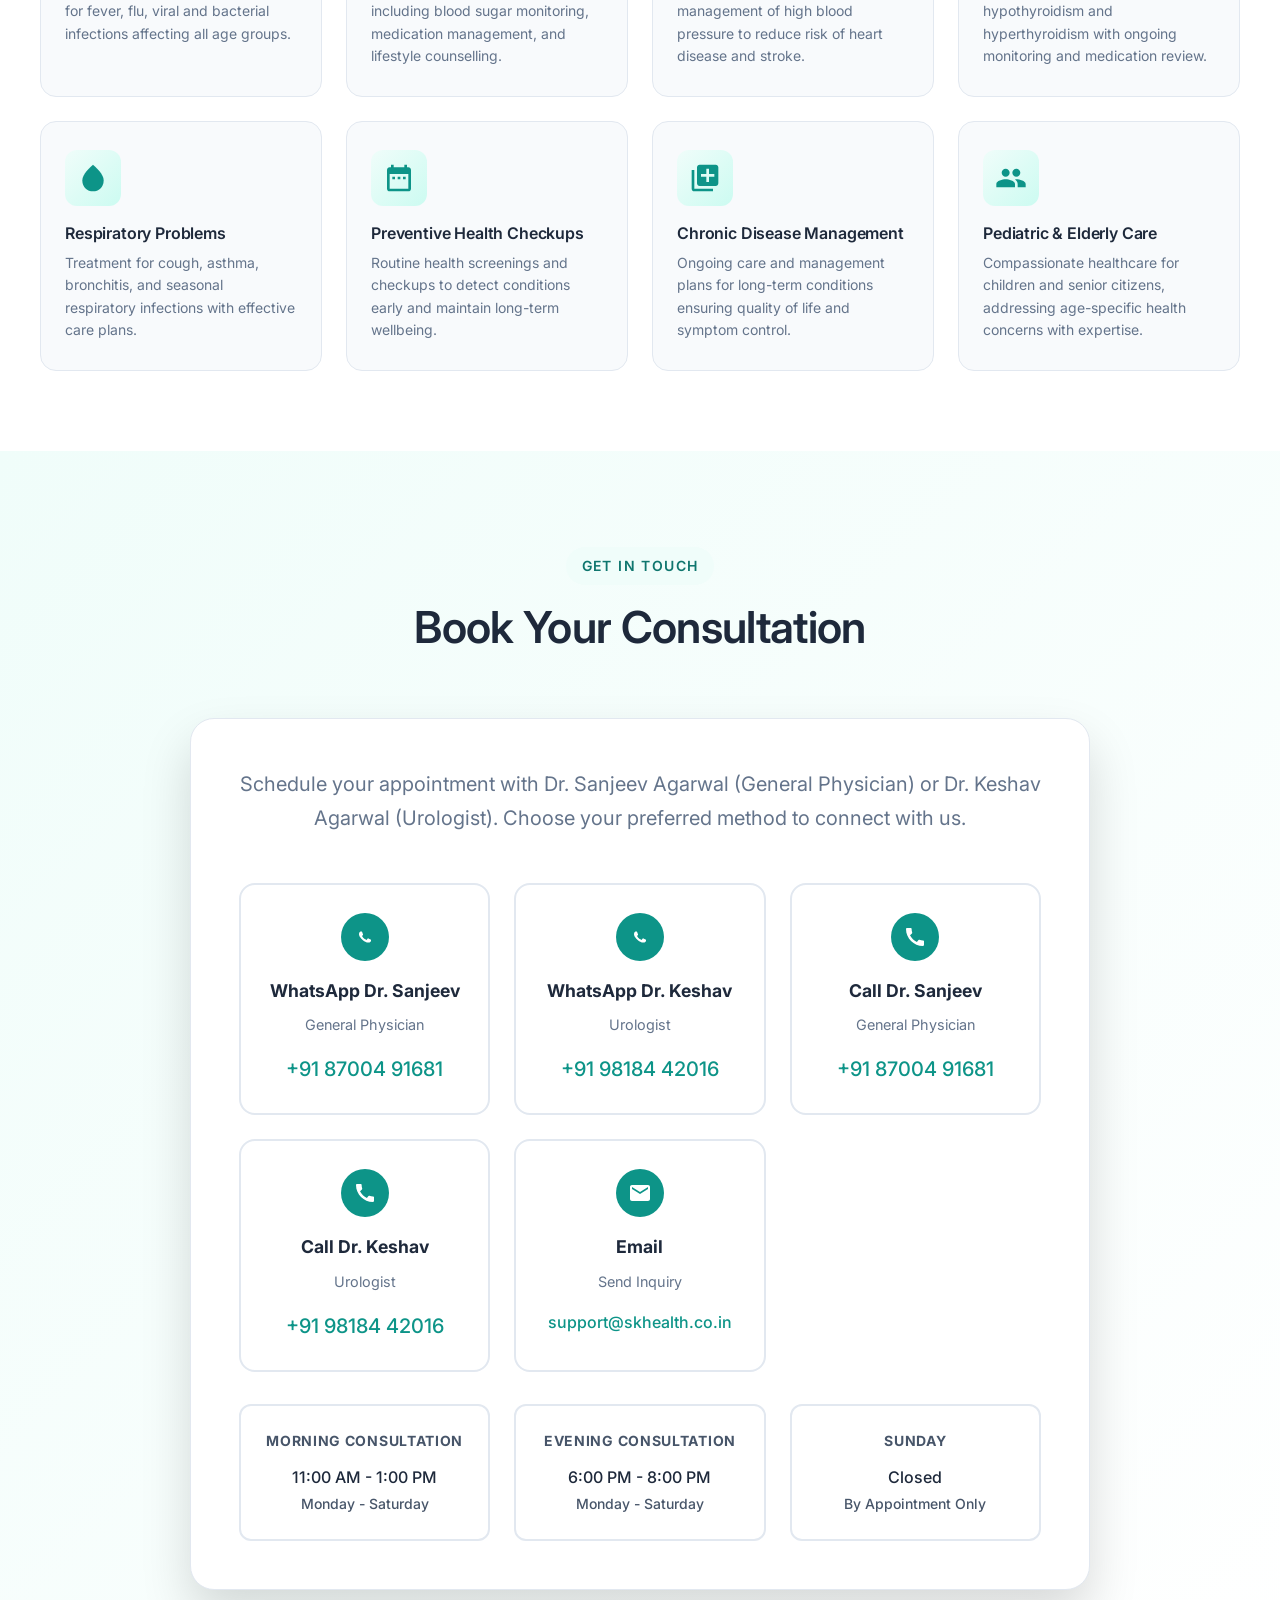
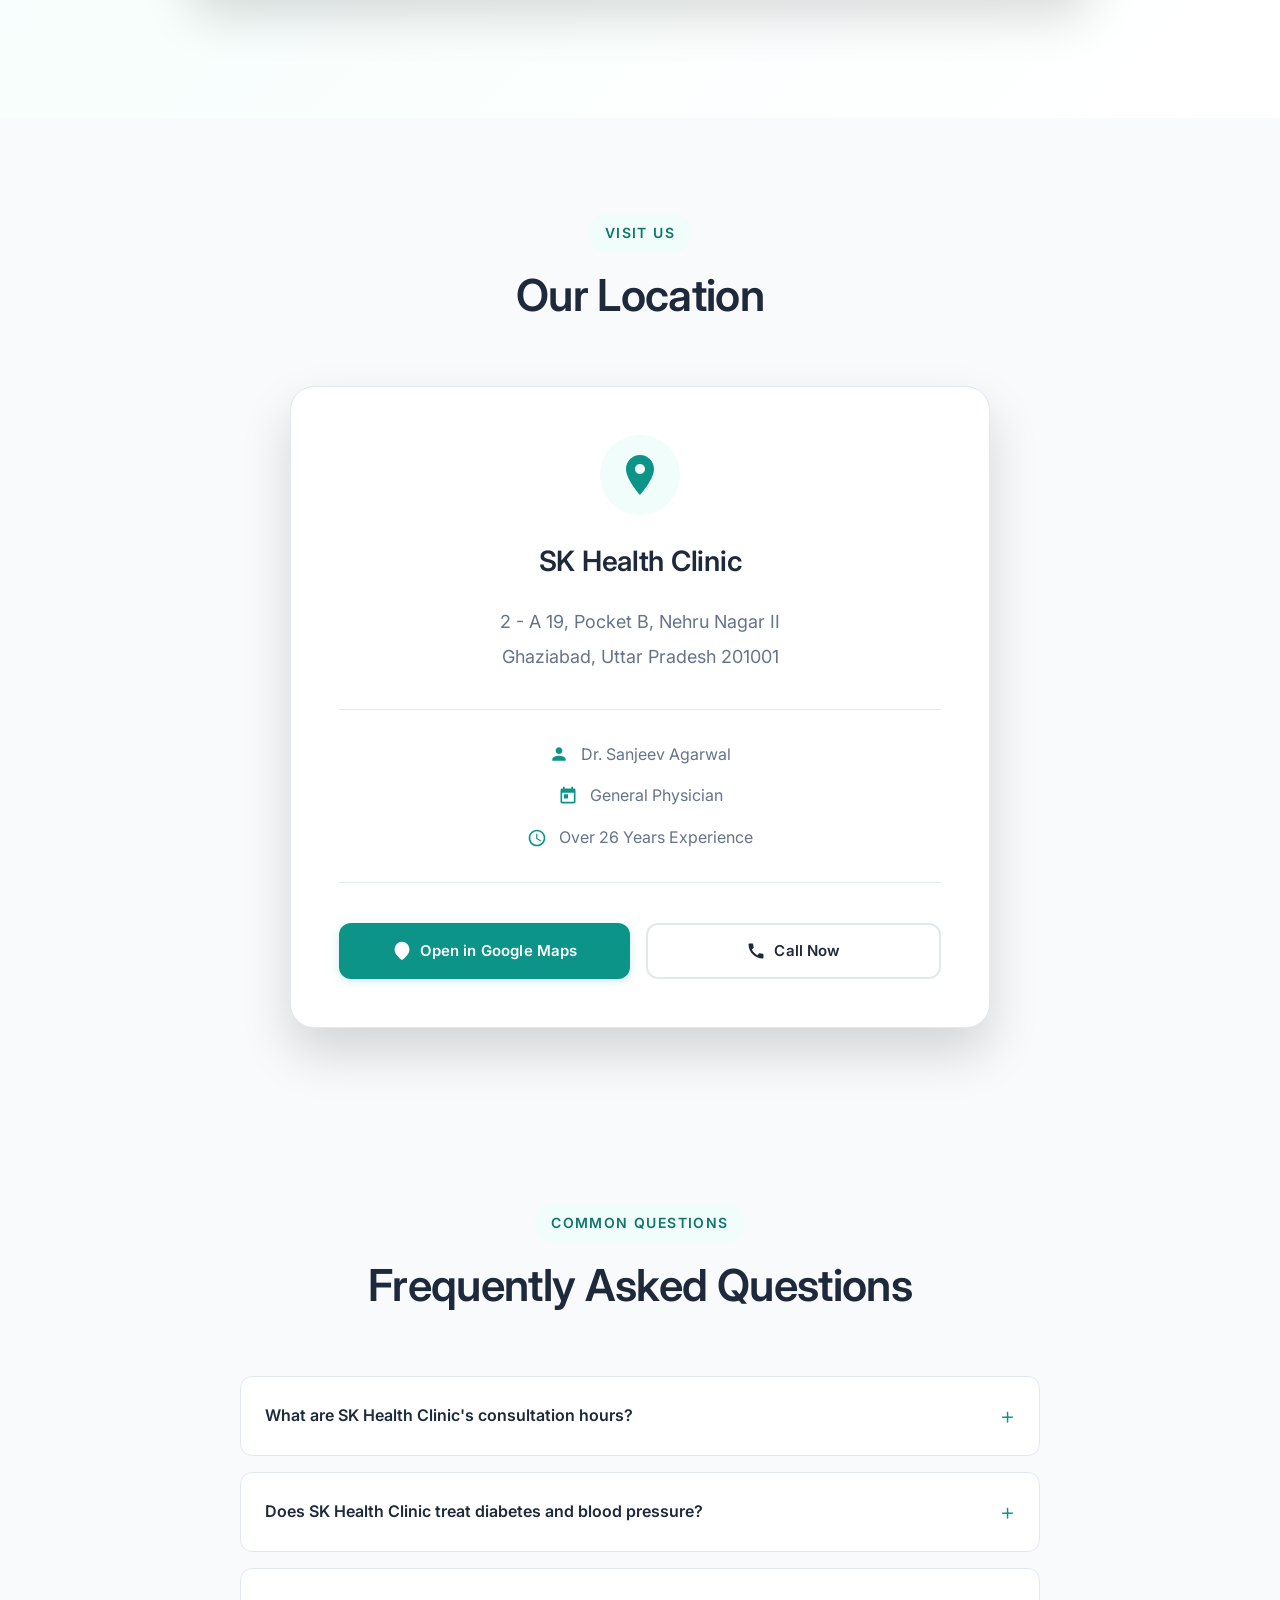
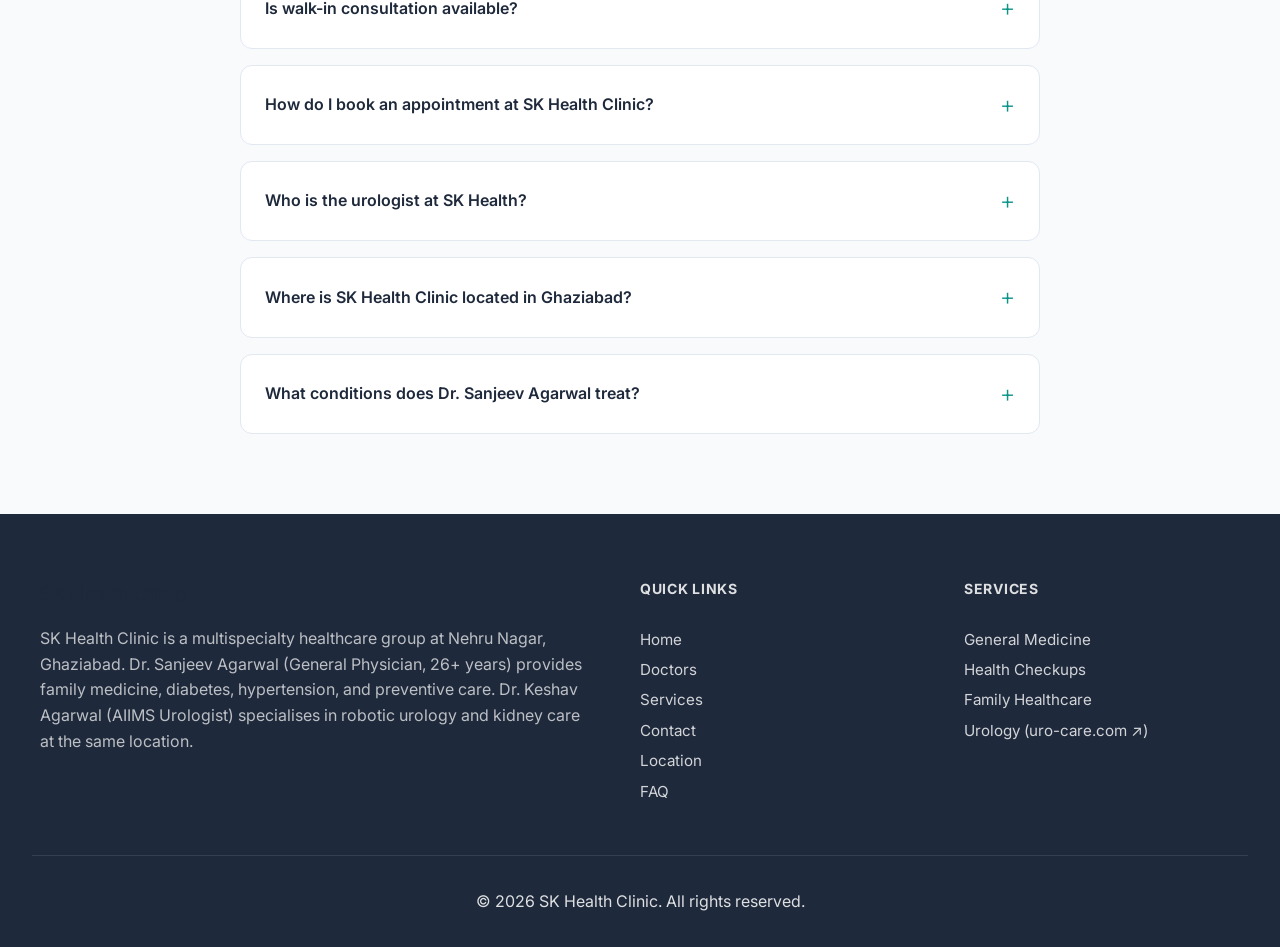
==== commit 67cacf90: "Async-load Google Fonts to close LCP gap" ====
--- a/index.html
+++ b/index.html
@@ -60,20 +60,19 @@
 </head>
 <body>
     <!-- Skip link for keyboard/screen reader users -->
-    <a href="#home" class="skip-link" data-i18n-en="Skip to main content" data-i18n-hi="मुख्य सामग्री पर जाएं">Skip to main content</a>
+    <a href="#home" class="skip-link">Skip to main content</a>
 
     <!-- Header -->
     <header id="header">
         <nav>
             <div class="logo">SK<span>Health</span></div>
             <ul class="nav-menu" id="navMenu">
-                <li><a href="#home" data-i18n-en="Home" data-i18n-hi="होम">Home</a></li>
-                <li><a href="#doctors" data-i18n-en="Doctors" data-i18n-hi="डॉक्टर">Doctors</a></li>
-                <li><a href="#services" data-i18n-en="Services" data-i18n-hi="सेवाएं">Services</a></li>
-                <li><a href="#contact" data-i18n-en="Contact" data-i18n-hi="संपर्क">Contact</a></li>
-                <li><a href="#location" data-i18n-en="Location" data-i18n-hi="स्थान">Location</a></li>
-                <li><a href="#faq" data-i18n-en="FAQ" data-i18n-hi="सामान्य प्रश्न">FAQ</a></li>
-                <li><button id="lang-toggle" class="lang-toggle" type="button" aria-pressed="false" aria-label="Switch language" data-i18n-en="हिंदी" data-i18n-hi="English">हिंदी</button></li>
+                <li><a href="#home">Home</a></li>
+                <li><a href="#doctors">Doctors</a></li>
+                <li><a href="#services">Services</a></li>
+                <li><a href="#contact">Contact</a></li>
+                <li><a href="#location">Location</a></li>
+                <li><a href="#faq">FAQ</a></li>
             </ul>
             <button class="menu-toggle"
                     id="menuToggle"
@@ -93,15 +92,15 @@
         <div class="hero-bg-shape"></div>
         <div class="hero-container">
             <div class="hero-content">
-                <div class="hero-badge" data-i18n-en="Dr. Sanjeev Agarwal • Over 26 Years Experience" data-i18n-hi="डॉ. संजीव अग्रवाल • 26+ वर्षों का अनुभव">Dr. Sanjeev Agarwal • Over 26 Years Experience</div>
-                <h1 data-i18n-en="General Physician & Urologist in Nehru Nagar, Ghaziabad — SK Health Clinic" data-i18n-hi="नेहरू नगर, गाज़ियाबाद में जनरल फिजिशियन और यूरोलॉजिस्ट — SK हेल्थ क्लिनिक">General Physician &amp; Urologist in Nehru Nagar, Ghaziabad — SK Health Clinic</h1>
-                <p class="hero-description" data-i18n-en="Your trusted family doctor in Nehru Nagar. SK Health offers comprehensive care — from routine check-ups and chronic disease management to advanced urology. Walk-ins welcome during consultation hours." data-i18n-hi="नेहरू नगर में आपके भरोसेमंद पारिवारिक डॉक्टर। SK हेल्थ में नियमित जांच और पुरानी बीमारियों के प्रबंधन से लेकर उन्नत यूरोलॉजी तक, सम्पूर्ण देखभाल उपलब्ध है। परामर्श समय में वॉक-इन स्वागत है।">
+                <div class="hero-badge">Dr. Sanjeev Agarwal • Over 26 Years Experience</div>
+                <h1>General Physician &amp; Urologist in Nehru Nagar, Ghaziabad — SK Health Clinic</h1>
+                <p class="hero-description">
                     Your trusted family doctor in Nehru Nagar. SK Health offers comprehensive care —
                     from routine check-ups and chronic disease management to advanced urology.
                     Walk-ins welcome during consultation hours.
                 </p>
                 <div class="hero-cta">
-                    <a href="#contact" class="btn btn-primary" data-i18n-en="Book Consultation" data-i18n-hi="परामर्श बुक करें">
+                    <a href="#contact" class="btn btn-primary">
                         Book Consultation
                     </a>
                     <a href="#location" class="btn btn-secondary">
@@ -159,15 +158,15 @@
     <section class="doctors-section" id="doctors" aria-labelledby="doctors-heading">
         <div class="container">
             <div class="section-header">
-                <div class="section-subtitle" data-i18n-en="Our Team" data-i18n-hi="हमारी टीम">Our Team</div>
-                <h2 id="doctors-heading" data-i18n-en="Meet Our Doctors" data-i18n-hi="हमारे डॉक्टरों से मिलें">Meet Our Doctors</h2>
-                <p class="section-intro" data-i18n-en="Expert care across General Medicine and Advanced Urology — under one roof at Nehru Nagar, Ghaziabad." data-i18n-hi="जनरल मेडिसिन और उन्नत यूरोलॉजी की विशेषज्ञ देखभाल — नेहरू नगर, गाज़ियाबाद में एक ही जगह।">Expert care across General Medicine and Advanced Urology — under one roof at Nehru Nagar, Ghaziabad.</p>
+                <div class="section-subtitle">Our Team</div>
+                <h2 id="doctors-heading">Meet Our Doctors</h2>
+                <p class="section-intro">Expert care across General Medicine and Advanced Urology — under one roof at Nehru Nagar, Ghaziabad.</p>
             </div>
             <div class="doctors-grid">
 
                 <!-- Dr. Sanjeev Agarwal — Primary Doctor -->
                 <div class="doctor-card doctor-card--primary fade-init">
-                    <div class="doctor-card__badge doctor-card__badge--founder" data-i18n-en="Founder & General Physician" data-i18n-hi="संस्थापक और जनरल फिजिशियन">Founder &amp; General Physician</div>
+                    <div class="doctor-card__badge doctor-card__badge--founder">Founder &amp; General Physician</div>
                     <div class="doctor-card__portrait-wrap">
                         <picture>
                             <source type="image/avif" srcset="hero-sanjeev-480.avif 480w, hero-sanjeev-800.avif 800w" sizes="(max-width: 800px) 100vw, 400px">
@@ -195,14 +194,14 @@
                             <span>26+ Years of Practice · Serving since 1998</span>
                         </div>
                         <div class="doctor-card__actions">
-                            <a href="#contact" class="btn btn-primary doctor-card__cta" data-i18n-en="Book Consultation" data-i18n-hi="परामर्श बुक करें">Book Consultation</a>
+                            <a href="#contact" class="btn btn-primary doctor-card__cta">Book Consultation</a>
                         </div>
                     </div>
                 </div>
 
                 <!-- Dr. Keshav Agarwal — Specialist -->
                 <div class="doctor-card doctor-card--specialist fade-init">
-                    <div class="doctor-card__badge doctor-card__badge--specialist" data-i18n-en="Consultant Urologist" data-i18n-hi="कंसल्टेंट यूरोलॉजिस्ट">Consultant Urologist</div>
+                    <div class="doctor-card__badge doctor-card__badge--specialist">Consultant Urologist</div>
                     <div class="doctor-card__portrait-wrap">
                         <picture>
                             <source type="image/webp" srcset="dr-keshav-front-400.webp">
@@ -231,7 +230,7 @@
                         <div class="doctor-card__actions">
                             <a href="https://wa.me/919818442016?text=Hello%20Dr.%20Keshav,%20I%20would%20like%20to%20book%20a%20consultation."
                                target="_blank" rel="noopener noreferrer"
-                               class="btn btn-primary doctor-card__cta" data-i18n-en="Book Consultation" data-i18n-hi="परामर्श बुक करें">Book Consultation</a>
+                               class="btn btn-primary doctor-card__cta">Book Consultation</a>
                             <a href="https://uro-care.com/"
                                target="_blank" rel="noopener noreferrer"
                                class="btn btn-secondary doctor-card__cta--ext">
@@ -252,8 +251,8 @@
     <section class="services-section" id="services" aria-labelledby="services-heading">
         <div class="container">
             <div class="section-header">
-                <div class="section-subtitle" data-i18n-en="What We Treat" data-i18n-hi="हम क्या इलाज करते हैं">What We Treat</div>
-                <h2 id="services-heading" data-i18n-en="Conditions We Treat" data-i18n-hi="हम जिन स्थितियों का इलाज करते हैं">Conditions We Treat</h2>
+                <div class="section-subtitle">What We Treat</div>
+                <h2 id="services-heading">Conditions We Treat</h2>
             </div>
             <div class="services-grid">
                 <div class="service-card">
@@ -336,8 +335,8 @@
     <section class="contact-section" id="contact" aria-labelledby="contact-heading">
         <div class="container">
             <div class="section-header">
-                <div class="section-subtitle" data-i18n-en="Get in Touch" data-i18n-hi="संपर्क करें">Get in Touch</div>
-                <h2 id="contact-heading" data-i18n-en="Book Your Consultation" data-i18n-hi="अपना परामर्श बुक करें">Book Your Consultation</h2>
+                <div class="section-subtitle">Get in Touch</div>
+                <h2 id="contact-heading">Book Your Consultation</h2>
             </div>
             <div class="contact-content">
                 <div class="contact-main">
@@ -429,8 +428,8 @@
     <section class="location-section" id="location" aria-labelledby="location-heading">
         <div class="container">
             <div class="section-header">
-                <div class="section-subtitle" data-i18n-en="Visit Us" data-i18n-hi="हमसे मिलें">Visit Us</div>
-                <h2 id="location-heading" data-i18n-en="Our Location" data-i18n-hi="हमारा स्थान">Our Location</h2>
+                <div class="section-subtitle">Visit Us</div>
+                <h2 id="location-heading">Our Location</h2>
             </div>
             <div class="location-content">
                 <div class="location-main-card fade-init">
@@ -491,8 +490,8 @@
     <section class="faq-section" id="faq" aria-labelledby="faq-heading">
         <div class="container">
             <div class="section-header">
-                <div class="section-subtitle" data-i18n-en="Common Questions" data-i18n-hi="सामान्य प्रश्न">Common Questions</div>
-                <h2 id="faq-heading" data-i18n-en="Frequently Asked Questions" data-i18n-hi="अक्सर पूछे जाने वाले प्रश्न">Frequently Asked Questions</h2>
+                <div class="section-subtitle">Common Questions</div>
+                <h2 id="faq-heading">Frequently Asked Questions</h2>
             </div>
             <div class="faq-list">
                 <details class="faq-item">
@@ -833,6 +832,5 @@
             document.querySelectorAll('.fade-init').forEach(el => observer.observe(el));
         });
     </script>
-    <script src="i18n.js?v=2026050202" defer></script>
 </body>
 </html>
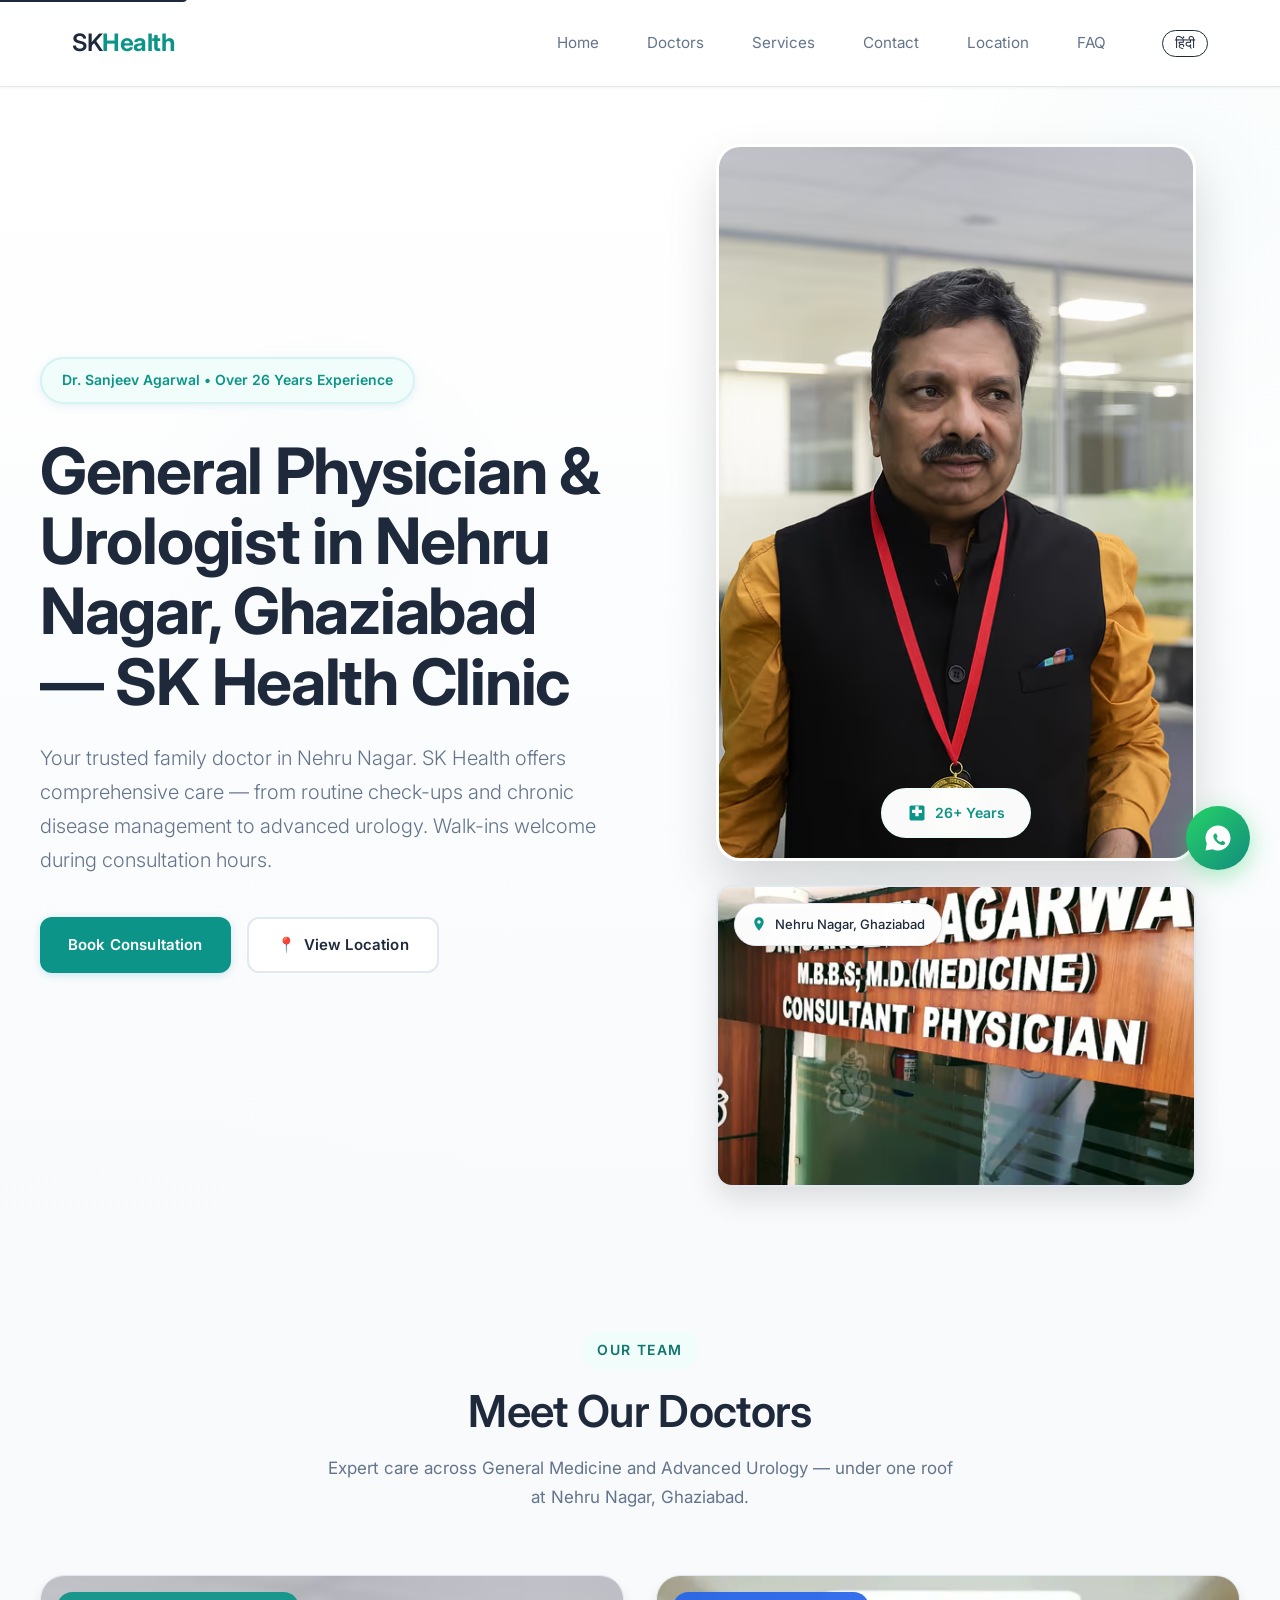
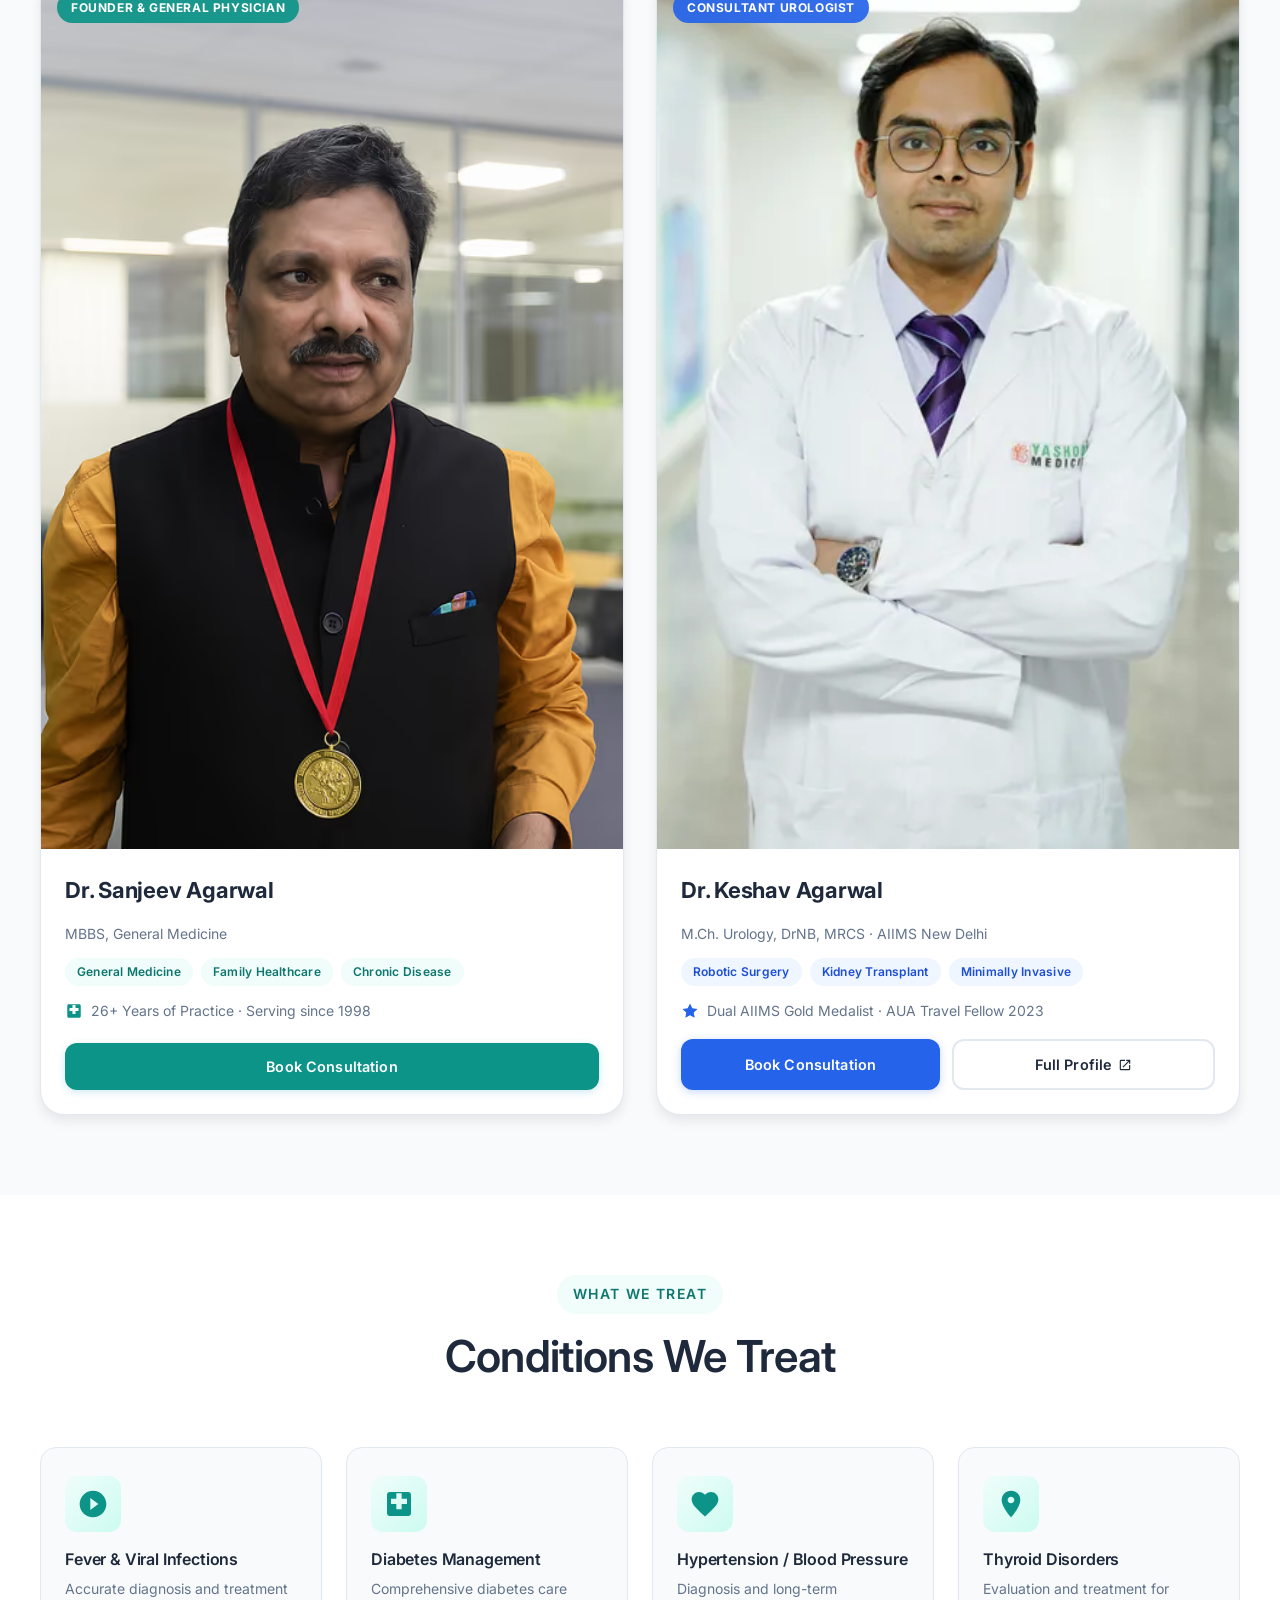
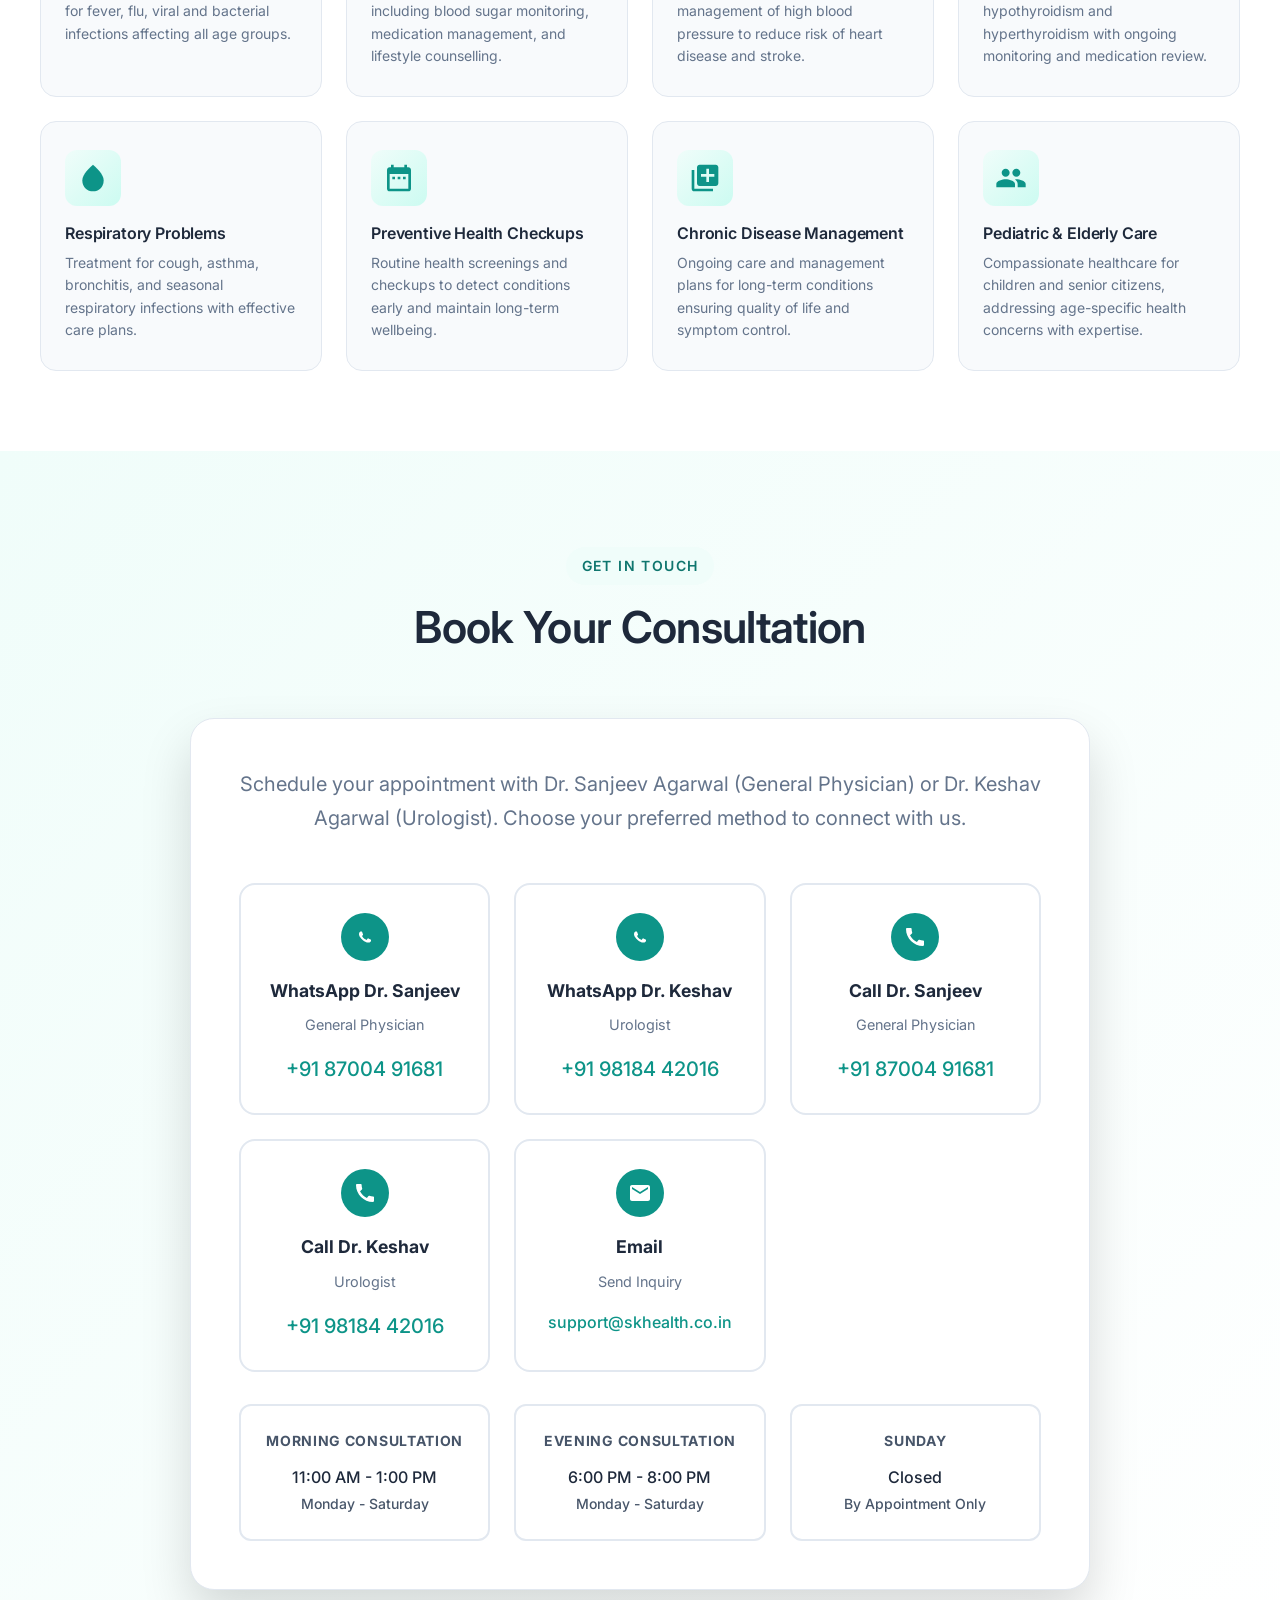
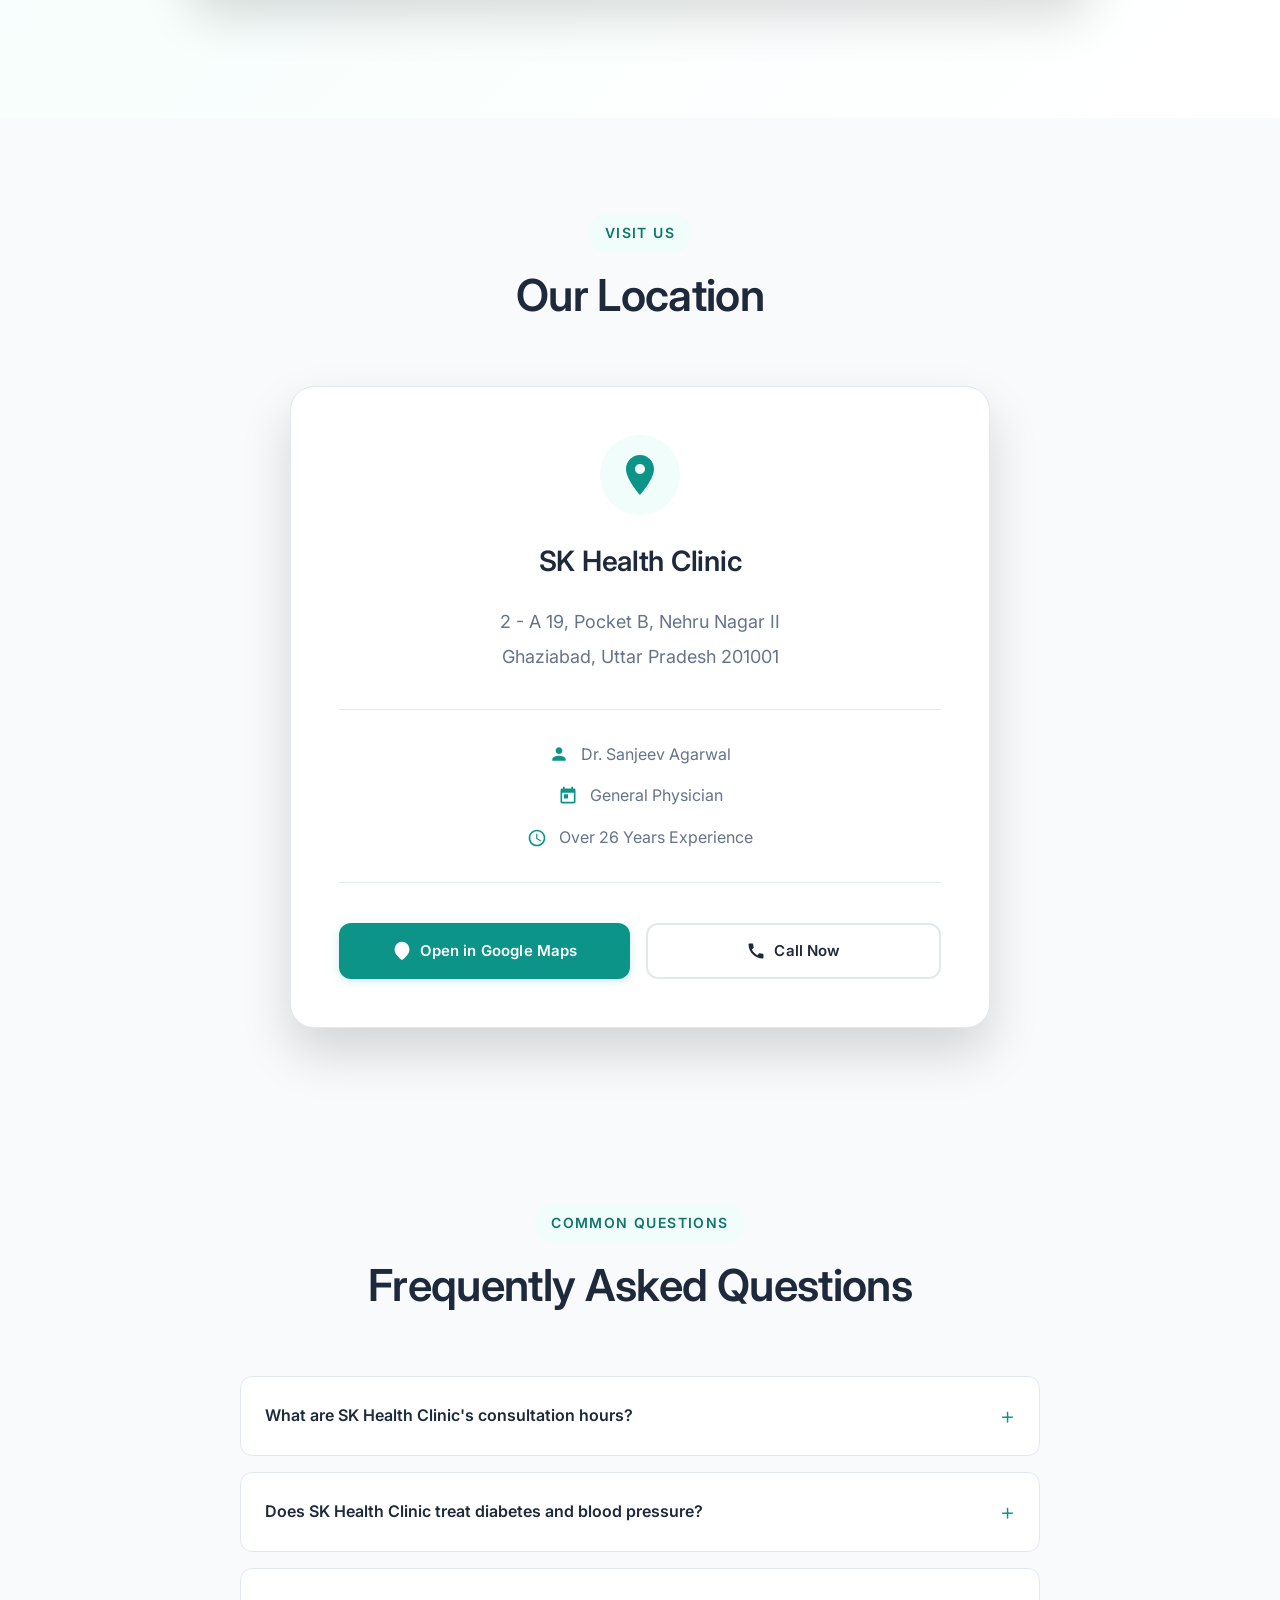
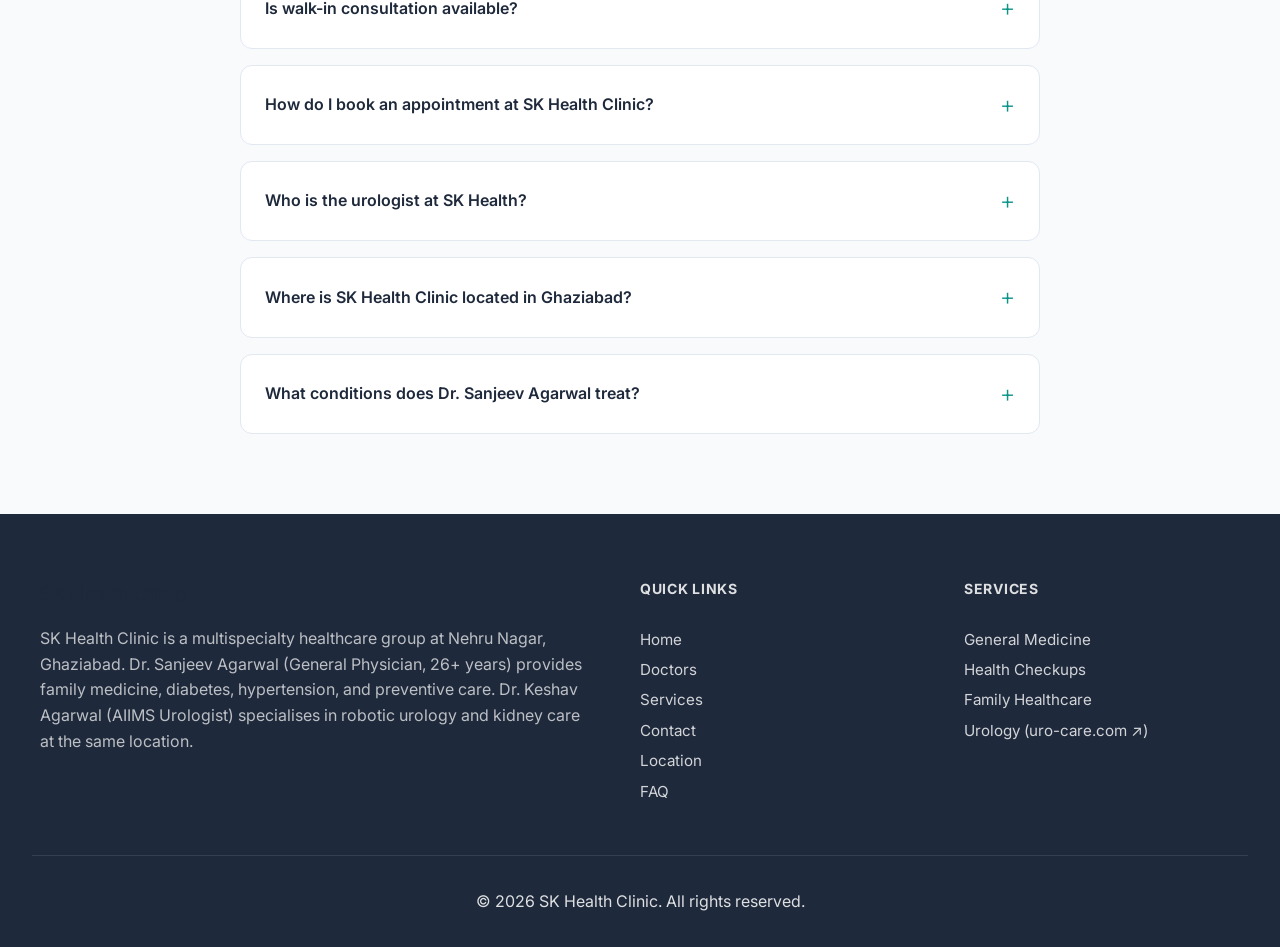
==== commit 8d7f017d: "translate location, contact, and footer copy" ====
--- a/index.html
+++ b/index.html
@@ -60,19 +60,20 @@
 </head>
 <body>
     <!-- Skip link for keyboard/screen reader users -->
-    <a href="#home" class="skip-link">Skip to main content</a>
+    <a href="#home" class="skip-link" data-i18n-en="Skip to main content" data-i18n-hi="मुख्य सामग्री पर जाएं">Skip to main content</a>
 
     <!-- Header -->
     <header id="header">
         <nav>
             <div class="logo">SK<span>Health</span></div>
             <ul class="nav-menu" id="navMenu">
-                <li><a href="#home">Home</a></li>
-                <li><a href="#doctors">Doctors</a></li>
-                <li><a href="#services">Services</a></li>
-                <li><a href="#contact">Contact</a></li>
-                <li><a href="#location">Location</a></li>
-                <li><a href="#faq">FAQ</a></li>
+                <li><a href="#home" data-i18n-en="Home" data-i18n-hi="होम">Home</a></li>
+                <li><a href="#doctors" data-i18n-en="Doctors" data-i18n-hi="डॉक्टर">Doctors</a></li>
+                <li><a href="#services" data-i18n-en="Services" data-i18n-hi="सेवाएं">Services</a></li>
+                <li><a href="#contact" data-i18n-en="Contact" data-i18n-hi="संपर्क">Contact</a></li>
+                <li><a href="#location" data-i18n-en="Location" data-i18n-hi="स्थान">Location</a></li>
+                <li><a href="#faq" data-i18n-en="FAQ" data-i18n-hi="सामान्य प्रश्न">FAQ</a></li>
+                <li><button id="lang-toggle" class="lang-toggle" type="button" aria-pressed="false" aria-label="Switch language" data-i18n-en="हिंदी" data-i18n-hi="English">हिंदी</button></li>
             </ul>
             <button class="menu-toggle"
                     id="menuToggle"
@@ -92,15 +93,15 @@
         <div class="hero-bg-shape"></div>
         <div class="hero-container">
             <div class="hero-content">
-                <div class="hero-badge">Dr. Sanjeev Agarwal • Over 26 Years Experience</div>
-                <h1>General Physician &amp; Urologist in Nehru Nagar, Ghaziabad — SK Health Clinic</h1>
-                <p class="hero-description">
+                <div class="hero-badge" data-i18n-en="Dr. Sanjeev Agarwal • Over 26 Years Experience" data-i18n-hi="डॉ. संजीव अग्रवाल • 26+ वर्षों का अनुभव">Dr. Sanjeev Agarwal • Over 26 Years Experience</div>
+                <h1 data-i18n-en="General Physician & Urologist in Nehru Nagar, Ghaziabad — SK Health Clinic" data-i18n-hi="नेहरू नगर, गाज़ियाबाद में जनरल फिजिशियन और यूरोलॉजिस्ट — SK हेल्थ क्लिनिक">General Physician &amp; Urologist in Nehru Nagar, Ghaziabad — SK Health Clinic</h1>
+                <p class="hero-description" data-i18n-en="Your trusted family doctor in Nehru Nagar. SK Health offers comprehensive care — from routine check-ups and chronic disease management to advanced urology. Walk-ins welcome during consultation hours." data-i18n-hi="नेहरू नगर में आपके भरोसेमंद पारिवारिक डॉक्टर। SK हेल्थ में नियमित जांच और पुरानी बीमारियों के प्रबंधन से लेकर उन्नत यूरोलॉजी तक, सम्पूर्ण देखभाल उपलब्ध है। परामर्श समय में वॉक-इन स्वागत है।">
                     Your trusted family doctor in Nehru Nagar. SK Health offers comprehensive care —
                     from routine check-ups and chronic disease management to advanced urology.
                     Walk-ins welcome during consultation hours.
                 </p>
                 <div class="hero-cta">
-                    <a href="#contact" class="btn btn-primary">
+                    <a href="#contact" class="btn btn-primary" data-i18n-en="Book Consultation" data-i18n-hi="परामर्श बुक करें">
                         Book Consultation
                     </a>
                     <a href="#location" class="btn btn-secondary">
@@ -158,15 +159,15 @@
     <section class="doctors-section" id="doctors" aria-labelledby="doctors-heading">
         <div class="container">
             <div class="section-header">
-                <div class="section-subtitle">Our Team</div>
-                <h2 id="doctors-heading">Meet Our Doctors</h2>
-                <p class="section-intro">Expert care across General Medicine and Advanced Urology — under one roof at Nehru Nagar, Ghaziabad.</p>
+                <div class="section-subtitle" data-i18n-en="Our Team" data-i18n-hi="हमारी टीम">Our Team</div>
+                <h2 id="doctors-heading" data-i18n-en="Meet Our Doctors" data-i18n-hi="हमारे डॉक्टरों से मिलें">Meet Our Doctors</h2>
+                <p class="section-intro" data-i18n-en="Expert care across General Medicine and Advanced Urology — under one roof at Nehru Nagar, Ghaziabad." data-i18n-hi="जनरल मेडिसिन और उन्नत यूरोलॉजी की विशेषज्ञ देखभाल — नेहरू नगर, गाज़ियाबाद में एक ही जगह।">Expert care across General Medicine and Advanced Urology — under one roof at Nehru Nagar, Ghaziabad.</p>
             </div>
             <div class="doctors-grid">
 
                 <!-- Dr. Sanjeev Agarwal — Primary Doctor -->
                 <div class="doctor-card doctor-card--primary fade-init">
-                    <div class="doctor-card__badge doctor-card__badge--founder">Founder &amp; General Physician</div>
+                    <div class="doctor-card__badge doctor-card__badge--founder" data-i18n-en="Founder & General Physician" data-i18n-hi="संस्थापक और जनरल फिजिशियन">Founder &amp; General Physician</div>
                     <div class="doctor-card__portrait-wrap">
                         <picture>
                             <source type="image/avif" srcset="hero-sanjeev-480.avif 480w, hero-sanjeev-800.avif 800w" sizes="(max-width: 800px) 100vw, 400px">
@@ -194,14 +195,14 @@
                             <span>26+ Years of Practice · Serving since 1998</span>
                         </div>
                         <div class="doctor-card__actions">
-                            <a href="#contact" class="btn btn-primary doctor-card__cta">Book Consultation</a>
+                            <a href="#contact" class="btn btn-primary doctor-card__cta" data-i18n-en="Book Consultation" data-i18n-hi="परामर्श बुक करें">Book Consultation</a>
                         </div>
                     </div>
                 </div>
 
                 <!-- Dr. Keshav Agarwal — Specialist -->
                 <div class="doctor-card doctor-card--specialist fade-init">
-                    <div class="doctor-card__badge doctor-card__badge--specialist">Consultant Urologist</div>
+                    <div class="doctor-card__badge doctor-card__badge--specialist" data-i18n-en="Consultant Urologist" data-i18n-hi="कंसल्टेंट यूरोलॉजिस्ट">Consultant Urologist</div>
                     <div class="doctor-card__portrait-wrap">
                         <picture>
                             <source type="image/webp" srcset="dr-keshav-front-400.webp">
@@ -230,7 +231,7 @@
                         <div class="doctor-card__actions">
                             <a href="https://wa.me/919818442016?text=Hello%20Dr.%20Keshav,%20I%20would%20like%20to%20book%20a%20consultation."
                                target="_blank" rel="noopener noreferrer"
-                               class="btn btn-primary doctor-card__cta">Book Consultation</a>
+                               class="btn btn-primary doctor-card__cta" data-i18n-en="Book Consultation" data-i18n-hi="परामर्श बुक करें">Book Consultation</a>
                             <a href="https://uro-care.com/"
                                target="_blank" rel="noopener noreferrer"
                                class="btn btn-secondary doctor-card__cta--ext">
@@ -251,8 +252,8 @@
     <section class="services-section" id="services" aria-labelledby="services-heading">
         <div class="container">
             <div class="section-header">
-                <div class="section-subtitle">What We Treat</div>
-                <h2 id="services-heading">Conditions We Treat</h2>
+                <div class="section-subtitle" data-i18n-en="What We Treat" data-i18n-hi="हम क्या इलाज करते हैं">What We Treat</div>
+                <h2 id="services-heading" data-i18n-en="Conditions We Treat" data-i18n-hi="हम जिन स्थितियों का इलाज करते हैं">Conditions We Treat</h2>
             </div>
             <div class="services-grid">
                 <div class="service-card">
@@ -335,8 +336,8 @@
     <section class="contact-section" id="contact" aria-labelledby="contact-heading">
         <div class="container">
             <div class="section-header">
-                <div class="section-subtitle">Get in Touch</div>
-                <h2 id="contact-heading">Book Your Consultation</h2>
+                <div class="section-subtitle" data-i18n-en="Get in Touch" data-i18n-hi="संपर्क करें">Get in Touch</div>
+                <h2 id="contact-heading" data-i18n-en="Book Your Consultation" data-i18n-hi="अपना परामर्श बुक करें">Book Your Consultation</h2>
             </div>
             <div class="contact-content">
                 <div class="contact-main">
@@ -352,8 +353,8 @@
                                     <path d="M17.472 14.382c-.297-.149-1.758-.867-2.03-.967-.273-.099-.471-.149-.67.149-.197.297-.767.966-.94 1.164-.173.199-.347.223-.644.074-.297-.149-1.255-.462-2.39-1.475-.883-.788-1.48-1.761-1.653-2.059-.173-.297-.018-.458.13-.606.134-.133.297-.347.446-.521.151-.172.2-.296.3-.495.099-.198.05-.372-.025-.521-.075-.148-.669-1.611-.916-2.206-.242-.579-.487-.501-.669-.51l-.57-.01c-.198 0-.52.074-.792.372s-1.04 1.016-1.04 2.479 1.065 2.876 1.213 3.074c.149.198 2.095 3.2 5.076 4.487.709.306 1.263.489 1.694.626.712.226 1.36.194 1.872.118.571-.085 1.758-.719 2.006-1.413.248-.695.248-1.29.173-1.414z"/>
                                 </svg>
                             </div>
-                            <h4>WhatsApp Dr. Sanjeev</h4>
-                            <p>General Physician</p>
+                            <h4 data-i18n-en="WhatsApp Dr. Sanjeev" data-i18n-hi="व्हाट्सएप डॉ. संजीव">WhatsApp Dr. Sanjeev</h4>
+                            <p data-i18n-en="General Physician" data-i18n-hi="जनरल फिजिशियन">General Physician</p>
                             <div class="number">+91 87004 91681</div>
                         </a>
 
@@ -363,8 +364,8 @@
                                     <path d="M17.472 14.382c-.297-.149-1.758-.867-2.03-.967-.273-.099-.471-.149-.67.149-.197.297-.767.966-.94 1.164-.173.199-.347.223-.644.074-.297-.149-1.255-.462-2.39-1.475-.883-.788-1.48-1.761-1.653-2.059-.173-.297-.018-.458.13-.606.134-.133.297-.347.446-.521.151-.172.2-.296.3-.495.099-.198.05-.372-.025-.521-.075-.148-.669-1.611-.916-2.206-.242-.579-.487-.501-.669-.51l-.57-.01c-.198 0-.52.074-.792.372s-1.04 1.016-1.04 2.479 1.065 2.876 1.213 3.074c.149.198 2.095 3.2 5.076 4.487.709.306 1.263.489 1.694.626.712.226 1.36.194 1.872.118.571-.085 1.758-.719 2.006-1.413.248-.695.248-1.29.173-1.414z"/>
                                 </svg>
                             </div>
-                            <h4>WhatsApp Dr. Keshav</h4>
-                            <p>Urologist</p>
+                            <h4 data-i18n-en="WhatsApp Dr. Keshav" data-i18n-hi="व्हाट्सएप डॉ. केशव">WhatsApp Dr. Keshav</h4>
+                            <p data-i18n-en="Urologist" data-i18n-hi="यूरोलॉजिस्ट">Urologist</p>
                             <div class="number">+91 98184 42016</div>
                         </a>
 
@@ -374,8 +375,8 @@
                                     <path d="M20.01 15.38c-1.23 0-2.42-.2-3.53-.56a.977.977 0 00-1.01.24l-1.57 1.97c-2.83-1.35-5.48-3.9-6.89-6.83l1.95-1.66c.27-.28.35-.67.24-1.02-.37-1.11-.56-2.3-.56-3.53 0-.54-.45-.99-.99-.99H4.19C3.65 3 3 3.24 3 3.99 3 13.28 10.73 21 20.01 21c.71 0 .99-.63.99-1.18v-3.45c0-.54-.45-.99-.99-.99z"/>
                                 </svg>
                             </div>
-                            <h4>Call Dr. Sanjeev</h4>
-                            <p>General Physician</p>
+                            <h4 data-i18n-en="Call Dr. Sanjeev" data-i18n-hi="डॉ. संजीव को कॉल करें">Call Dr. Sanjeev</h4>
+                            <p data-i18n-en="General Physician" data-i18n-hi="जनरल फिजिशियन">General Physician</p>
                             <div class="number">+91 87004 91681</div>
                         </a>
 
@@ -385,8 +386,8 @@
                                     <path d="M20.01 15.38c-1.23 0-2.42-.2-3.53-.56a.977.977 0 00-1.01.24l-1.57 1.97c-2.83-1.35-5.48-3.9-6.89-6.83l1.95-1.66c.27-.28.35-.67.24-1.02-.37-1.11-.56-2.3-.56-3.53 0-.54-.45-.99-.99-.99H4.19C3.65 3 3 3.24 3 3.99 3 13.28 10.73 21 20.01 21c.71 0 .99-.63.99-1.18v-3.45c0-.54-.45-.99-.99-.99z"/>
                                 </svg>
                             </div>
-                            <h4>Call Dr. Keshav</h4>
-                            <p>Urologist</p>
+                            <h4 data-i18n-en="Call Dr. Keshav" data-i18n-hi="डॉ. केशव को कॉल करें">Call Dr. Keshav</h4>
+                            <p data-i18n-en="Urologist" data-i18n-hi="यूरोलॉजिस्ट">Urologist</p>
                             <div class="number">+91 98184 42016</div>
                         </a>
 
@@ -396,27 +397,27 @@
                                     <path d="M20 4H4c-1.1 0-1.99.9-1.99 2L2 18c0 1.1.9 2 2 2h16c1.1 0 2-.9 2-2V6c0-1.1-.9-2-2-2zm0 4l-8 5-8-5V6l8 5 8-5v2z"/>
                                 </svg>
                             </div>
-                            <h4>Email</h4>
-                            <p>Send Inquiry</p>
+                            <h4 data-i18n-en="Email" data-i18n-hi="ईमेल">Email</h4>
+                            <p data-i18n-en="Send Inquiry" data-i18n-hi="पूछताछ भेजें">Send Inquiry</p>
                             <div class="number" style="font-size: 1rem;">support@skhealth.co.in</div>
                         </a>
                     </div>
                     
                     <div class="contact-hours">
                         <div class="hours-card fade-init">
-                            <h5>Morning Consultation</h5>
+                            <h5 data-i18n-en="Morning Consultation" data-i18n-hi="प्रातःकालीन परामर्श">Morning Consultation</h5>
                             <p>11:00 AM - 1:00 PM</p>
-                            <p style="font-size: 0.875rem; color: var(--text-light);">Monday - Saturday</p>
+                            <p style="font-size: 0.875rem; color: var(--text-light);" data-i18n-en="Monday - Saturday" data-i18n-hi="सोमवार – शनिवार">Monday - Saturday</p>
                         </div>
                         <div class="hours-card fade-init">
-                            <h5>Evening Consultation</h5>
+                            <h5 data-i18n-en="Evening Consultation" data-i18n-hi="सायंकालीन परामर्श">Evening Consultation</h5>
                             <p>6:00 PM - 8:00 PM</p>
-                            <p style="font-size: 0.875rem; color: var(--text-light);">Monday - Saturday</p>
+                            <p style="font-size: 0.875rem; color: var(--text-light);" data-i18n-en="Monday - Saturday" data-i18n-hi="सोमवार – शनिवार">Monday - Saturday</p>
                         </div>
                         <div class="hours-card fade-init">
-                            <h5>Sunday</h5>
-                            <p>Closed</p>
-                            <p style="font-size: 0.875rem; color: var(--text-light);">By Appointment Only</p>
+                            <h5 data-i18n-en="Sunday" data-i18n-hi="रविवार">Sunday</h5>
+                            <p data-i18n-en="Closed" data-i18n-hi="बंद">Closed</p>
+                            <p style="font-size: 0.875rem; color: var(--text-light);" data-i18n-en="By Appointment Only" data-i18n-hi="केवल अपॉइंटमेंट द्वारा">By Appointment Only</p>
                         </div>
                     </div>
                 </div>
@@ -428,8 +429,8 @@
     <section class="location-section" id="location" aria-labelledby="location-heading">
         <div class="container">
             <div class="section-header">
-                <div class="section-subtitle">Visit Us</div>
-                <h2 id="location-heading">Our Location</h2>
+                <div class="section-subtitle" data-i18n-en="Visit Us" data-i18n-hi="हमसे मिलें">Visit Us</div>
+                <h2 id="location-heading" data-i18n-en="Our Location" data-i18n-hi="हमारा स्थान">Our Location</h2>
             </div>
             <div class="location-content">
                 <div class="location-main-card fade-init">
@@ -454,13 +455,13 @@
                             <svg width="20" height="20" fill="currentColor" viewBox="0 0 24 24" aria-hidden="true" focusable="false">
                                 <path d="M19 3h-1V1h-2v2H8V1H6v2H5c-1.11 0-1.99.9-1.99 2L3 19c0 1.1.89 2 2 2h14c1.1 0 2-.9 2-2V5c0-1.1-.9-2-2-2zm0 16H5V8h14v11zM7 10h5v5H7z"/>
                             </svg>
-                            <span>General Physician</span>
+                            <span data-i18n-en="General Physician" data-i18n-hi="जनरल फिजिशियन">General Physician</span>
                         </div>
                         <div class="doctor-info-item">
                             <svg width="20" height="20" fill="currentColor" viewBox="0 0 24 24" aria-hidden="true" focusable="false">
                                 <path d="M11.99 2C6.47 2 2 6.48 2 12s4.47 10 9.99 10C17.52 22 22 17.52 22 12S17.52 2 11.99 2zM12 20c-4.42 0-8-3.58-8-8s3.58-8 8-8 8 3.58 8 8-3.58 8-8 8zm.5-13H11v6l5.25 3.15.75-1.23-4.5-2.67z"/>
                             </svg>
-                            <span>Over 26 Years Experience</span>
+                            <span data-i18n-en="Over 26 Years Experience" data-i18n-hi="26+ वर्षों का अनुभव">Over 26 Years Experience</span>
                         </div>
                     </div>
                     <div class="location-actions">
@@ -490,8 +491,8 @@
     <section class="faq-section" id="faq" aria-labelledby="faq-heading">
         <div class="container">
             <div class="section-header">
-                <div class="section-subtitle">Common Questions</div>
-                <h2 id="faq-heading">Frequently Asked Questions</h2>
+                <div class="section-subtitle" data-i18n-en="Common Questions" data-i18n-hi="सामान्य प्रश्न">Common Questions</div>
+                <h2 id="faq-heading" data-i18n-en="Frequently Asked Questions" data-i18n-hi="अक्सर पूछे जाने वाले प्रश्न">Frequently Asked Questions</h2>
             </div>
             <div class="faq-list">
                 <details class="faq-item">
@@ -537,28 +538,28 @@
                    robotic urology and kidney care at the same location.</p>
             </div>
             <div class="footer-links">
-                <h4>Quick Links</h4>
+                <h4 data-i18n-en="Quick Links" data-i18n-hi="त्वरित लिंक">Quick Links</h4>
                 <ul>
-                    <li><a href="#home">Home</a></li>
-                    <li><a href="#doctors">Doctors</a></li>
-                    <li><a href="#services">Services</a></li>
-                    <li><a href="#contact">Contact</a></li>
-                    <li><a href="#location">Location</a></li>
-                    <li><a href="#faq">FAQ</a></li>
+                    <li><a href="#home" data-i18n-en="Home" data-i18n-hi="होम">Home</a></li>
+                    <li><a href="#doctors" data-i18n-en="Doctors" data-i18n-hi="डॉक्टर">Doctors</a></li>
+                    <li><a href="#services" data-i18n-en="Services" data-i18n-hi="सेवाएं">Services</a></li>
+                    <li><a href="#contact" data-i18n-en="Contact" data-i18n-hi="संपर्क">Contact</a></li>
+                    <li><a href="#location" data-i18n-en="Location" data-i18n-hi="स्थान">Location</a></li>
+                    <li><a href="#faq" data-i18n-en="FAQ" data-i18n-hi="सामान्य प्रश्न">FAQ</a></li>
                 </ul>
             </div>
             <div class="footer-links">
-                <h4>Services</h4>
+                <h4 data-i18n-en="Services" data-i18n-hi="सेवाएं">Services</h4>
                 <ul>
-                    <li><a href="#services">General Medicine</a></li>
-                    <li><a href="#services">Health Checkups</a></li>
-                    <li><a href="#services">Family Healthcare</a></li>
+                    <li><a href="#services" data-i18n-en="General Medicine" data-i18n-hi="जनरल मेडिसिन">General Medicine</a></li>
+                    <li><a href="#services" data-i18n-en="Health Checkups" data-i18n-hi="स्वास्थ्य जांच">Health Checkups</a></li>
+                    <li><a href="#services" data-i18n-en="Family Healthcare" data-i18n-hi="पारिवारिक स्वास्थ्य सेवा">Family Healthcare</a></li>
                     <li><a href="https://uro-care.com/" target="_blank" rel="noopener noreferrer">Urology (uro-care.com ↗)</a></li>
                 </ul>
             </div>
         </div>
         <div class="footer-bottom">
-            <p>&copy; 2026 SK Health Clinic. All rights reserved.</p>
+            <p data-i18n-en="© 2026 SK Health Clinic. All rights reserved." data-i18n-hi="© 2026 SK हेल्थ क्लिनिक। सर्वाधिकार सुरक्षित।">&copy; 2026 SK Health Clinic. All rights reserved.</p>
         </div>
     </footer>
 
@@ -832,5 +833,6 @@
             document.querySelectorAll('.fade-init').forEach(el => observer.observe(el));
         });
     </script>
+    <script src="i18n.js?v=2026050202" defer></script>
 </body>
 </html>
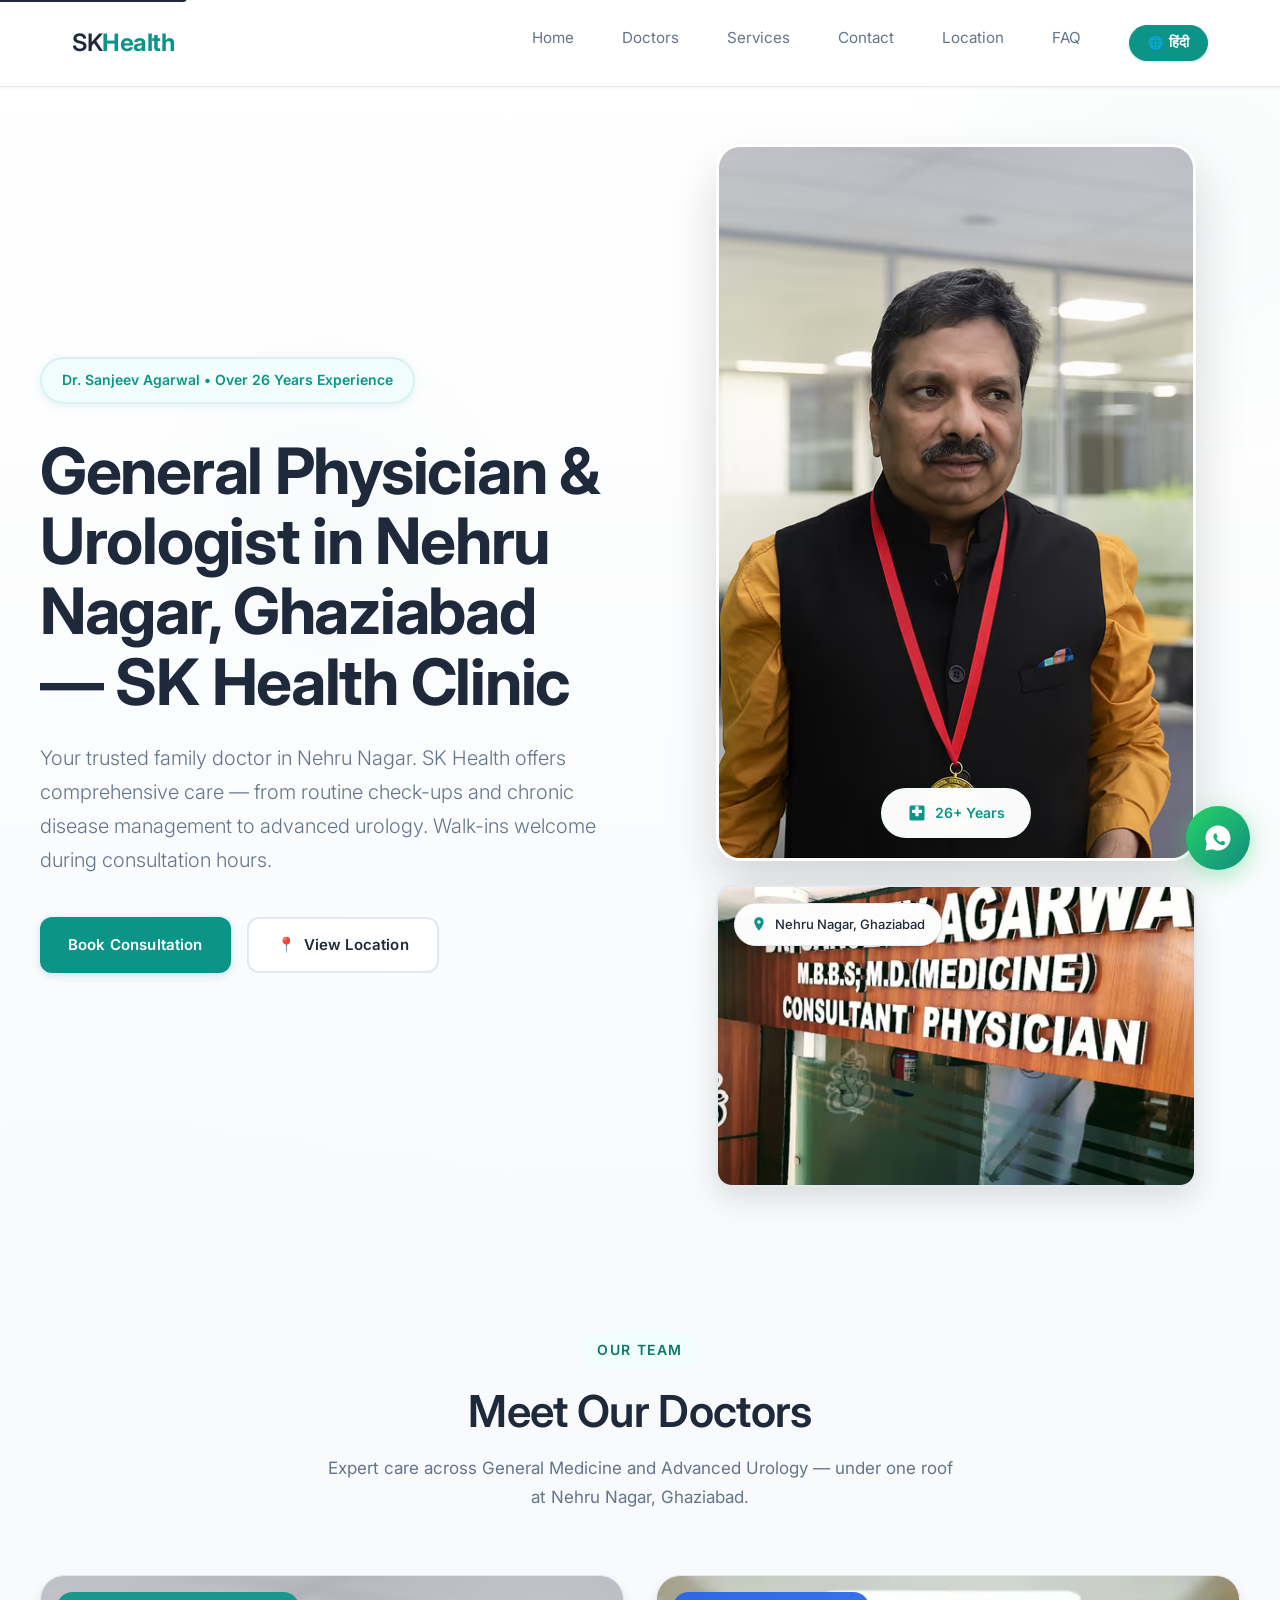
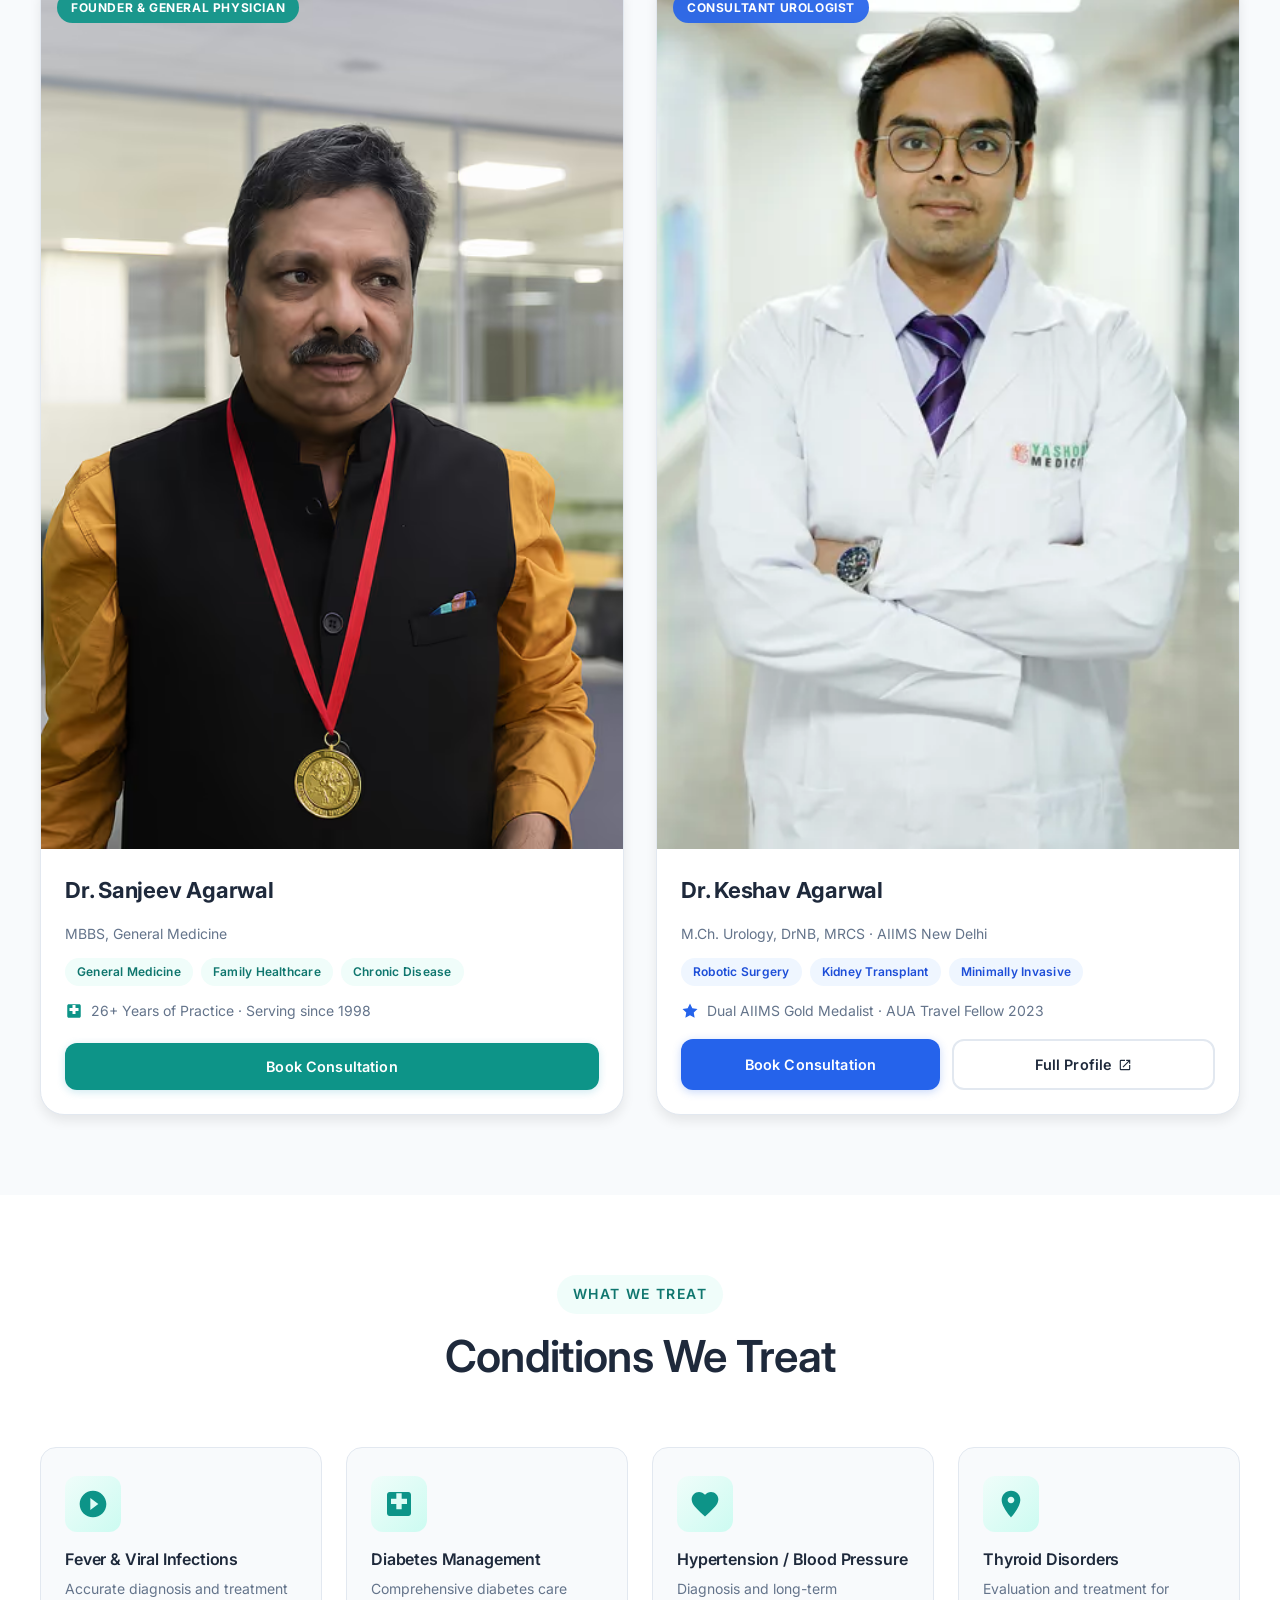
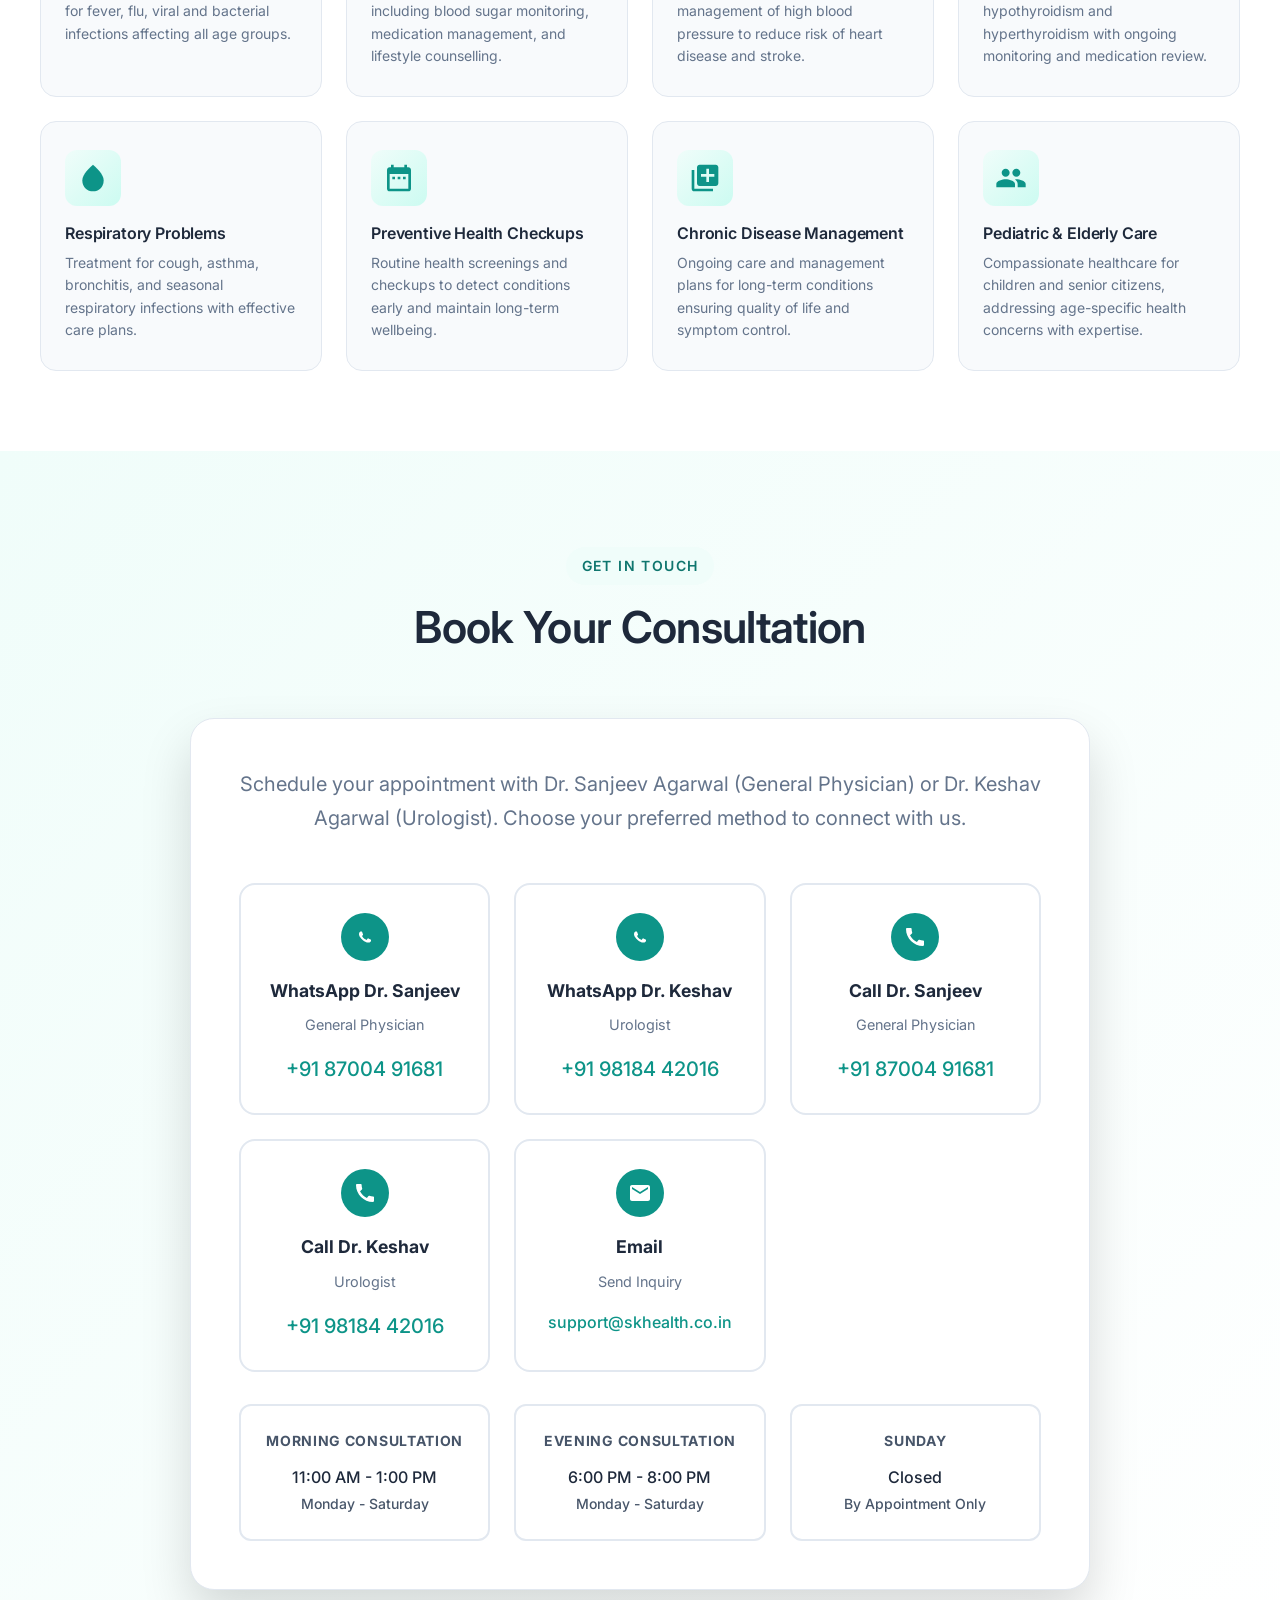
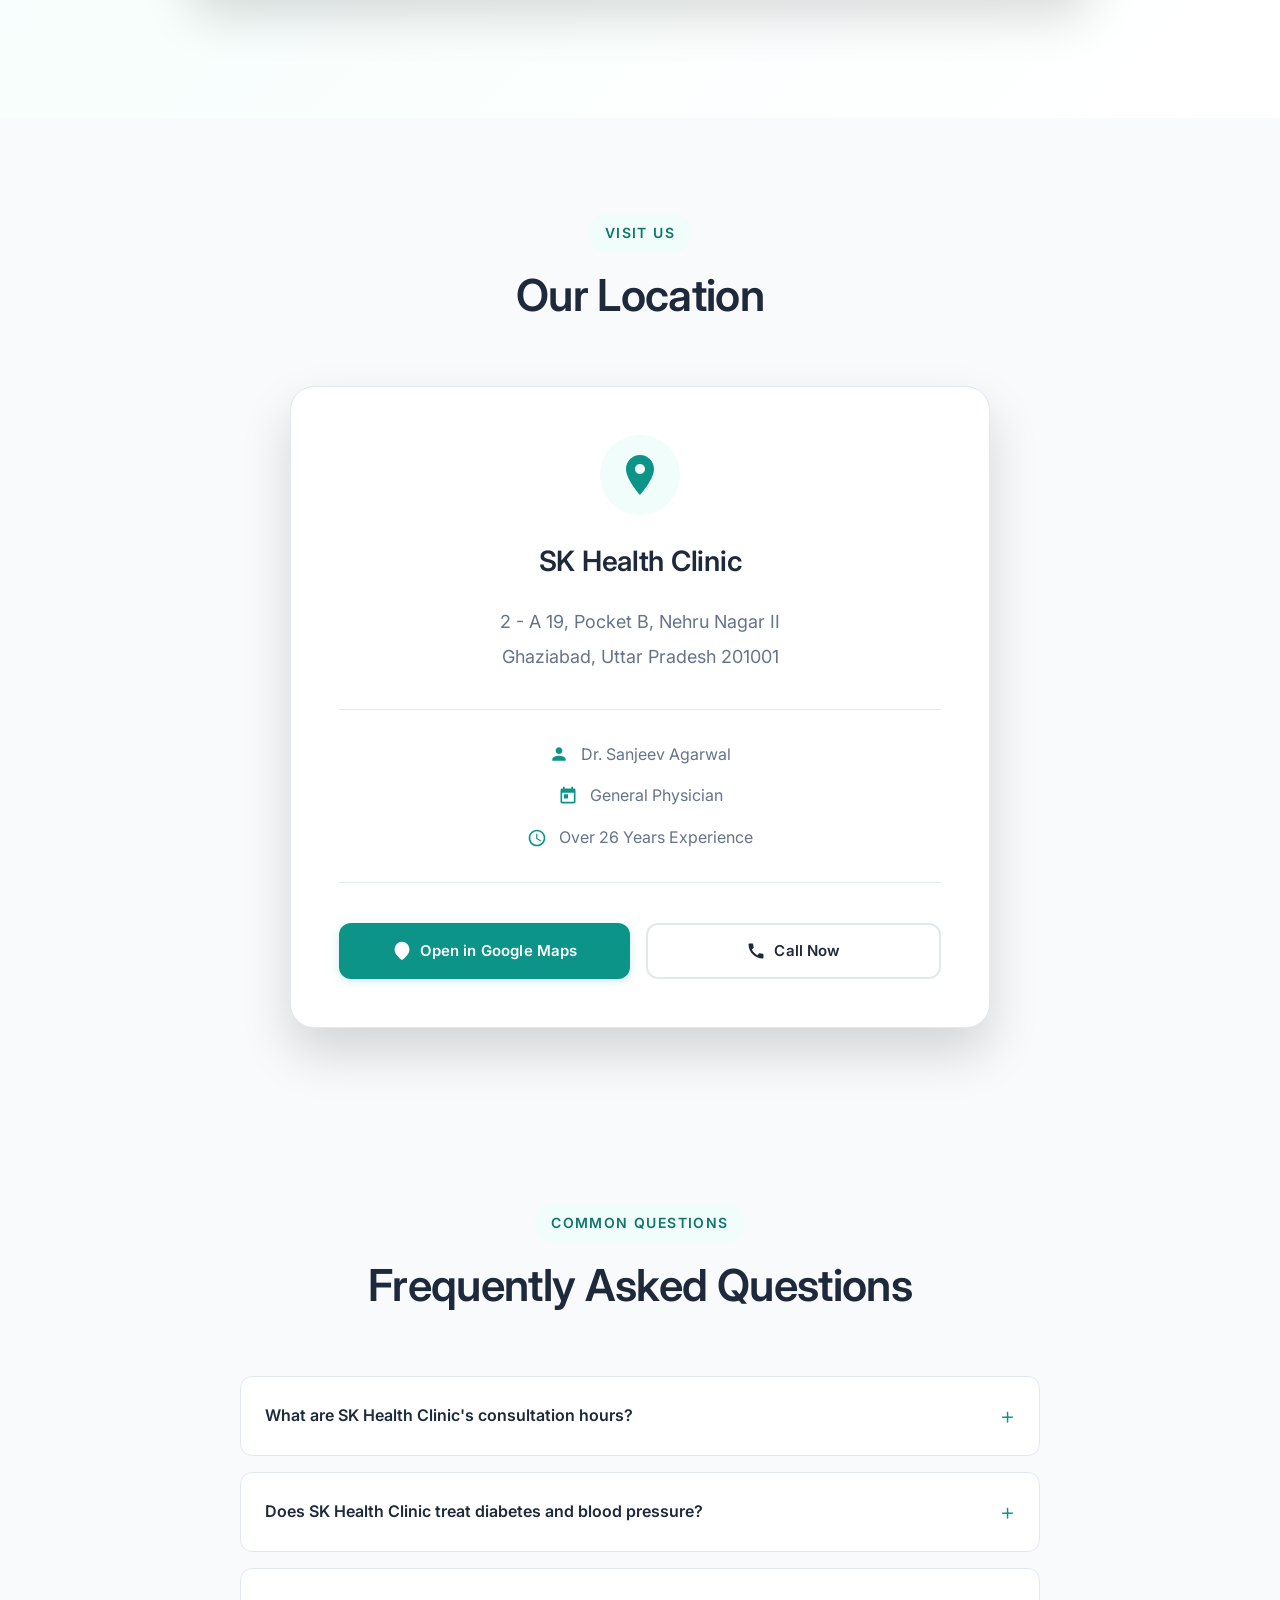
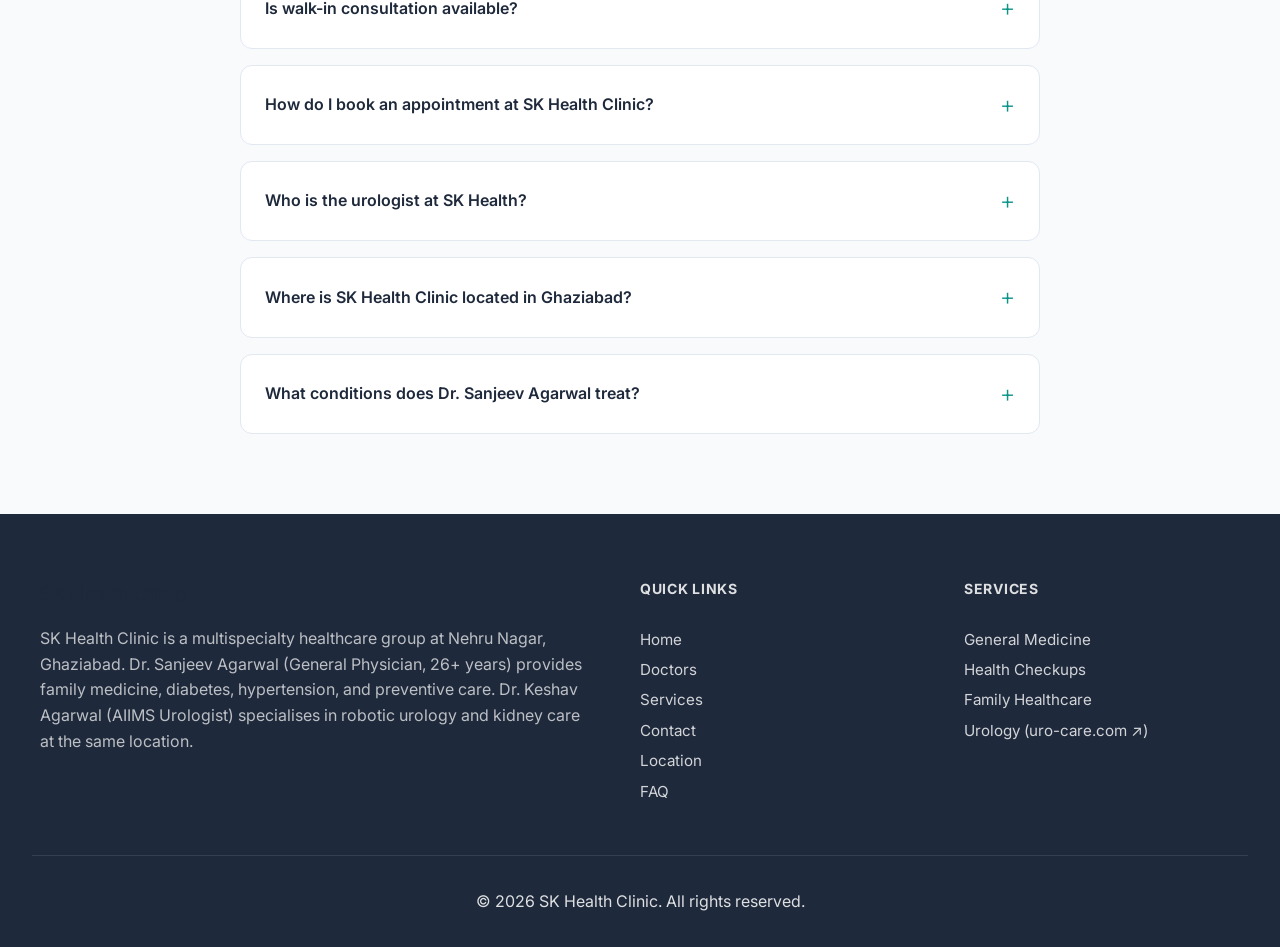
==== commit 6acf1f83: "restyle language toggle to match teal pill buttons" ====
--- a/index.html
+++ b/index.html
@@ -39,7 +39,7 @@
           imagesizes="(max-width: 800px) 100vw, 400px">
 
     <!-- External stylesheet for better caching -->
-    <link rel="stylesheet" href="styles.css?v=2026050201">
+    <link rel="stylesheet" href="styles.css?v=2026050203">
 
     <!-- Preconnect to Google Fonts for faster loading -->
     <link rel="preconnect" href="https://fonts.googleapis.com">
--- a/styles.css
+++ b/styles.css
@@ -1553,27 +1553,55 @@
     }
 }
 
-/* Language toggle */
+/* Language toggle — matches the pill button language of the site */
 .lang-toggle {
-  background: transparent;
-  border: 1.5px solid currentColor;
-  color: inherit;
-  padding: 0.35rem 0.75rem;
+  display: inline-flex;
+  align-items: center;
+  justify-content: center;
+  gap: 0.35rem;
+  background: var(--accent);
+  border: 1.5px solid var(--accent);
+  color: #fff;
+  padding: 0.5rem 1.1rem;
   border-radius: 999px;
   font: inherit;
   font-size: 0.85rem;
-  font-weight: 500;
+  font-weight: 600;
+  letter-spacing: 0.02em;
   cursor: pointer;
-  margin-left: 0.5rem;
   line-height: 1;
-}
-.lang-toggle:hover,
+  min-height: 2.25rem;
+  box-shadow: 0 1px 2px rgba(15, 118, 110, 0.2);
+  transition: background 0.2s ease, border-color 0.2s ease, color 0.2s ease, transform 0.15s ease, box-shadow 0.2s ease;
+}
+.lang-toggle::before {
+  content: "🌐";
+  font-size: 0.9em;
+  line-height: 1;
+}
+.lang-toggle:hover {
+  background: var(--accent-dark);
+  border-color: var(--accent-dark);
+  color: #fff;
+  transform: translateY(-1px);
+  box-shadow: 0 4px 10px rgba(15, 118, 110, 0.25);
+}
 .lang-toggle:focus-visible {
-  background: var(--primary, #2563eb);
+  outline: 3px solid var(--accent-dark);
+  outline-offset: 3px;
+}
+.lang-toggle[aria-pressed="true"] {
+  background: var(--primary);
+  border-color: var(--primary);
   color: #fff;
 }
-.lang-toggle[aria-pressed="true"] {
-  background: var(--primary, #2563eb);
-  color: #fff;
-}
-html.lang-hi body { font-family: 'Inter', 'Noto Sans Devanagari', system-ui, -apple-system, sans-serif; }
+html.lang-hi body {
+  font-family: 'Inter', 'Noto Sans Devanagari', system-ui, -apple-system, sans-serif;
+}
+
+@media (max-width: 768px) {
+  .lang-toggle {
+    align-self: flex-start;
+    margin-top: 0.25rem;
+  }
+}
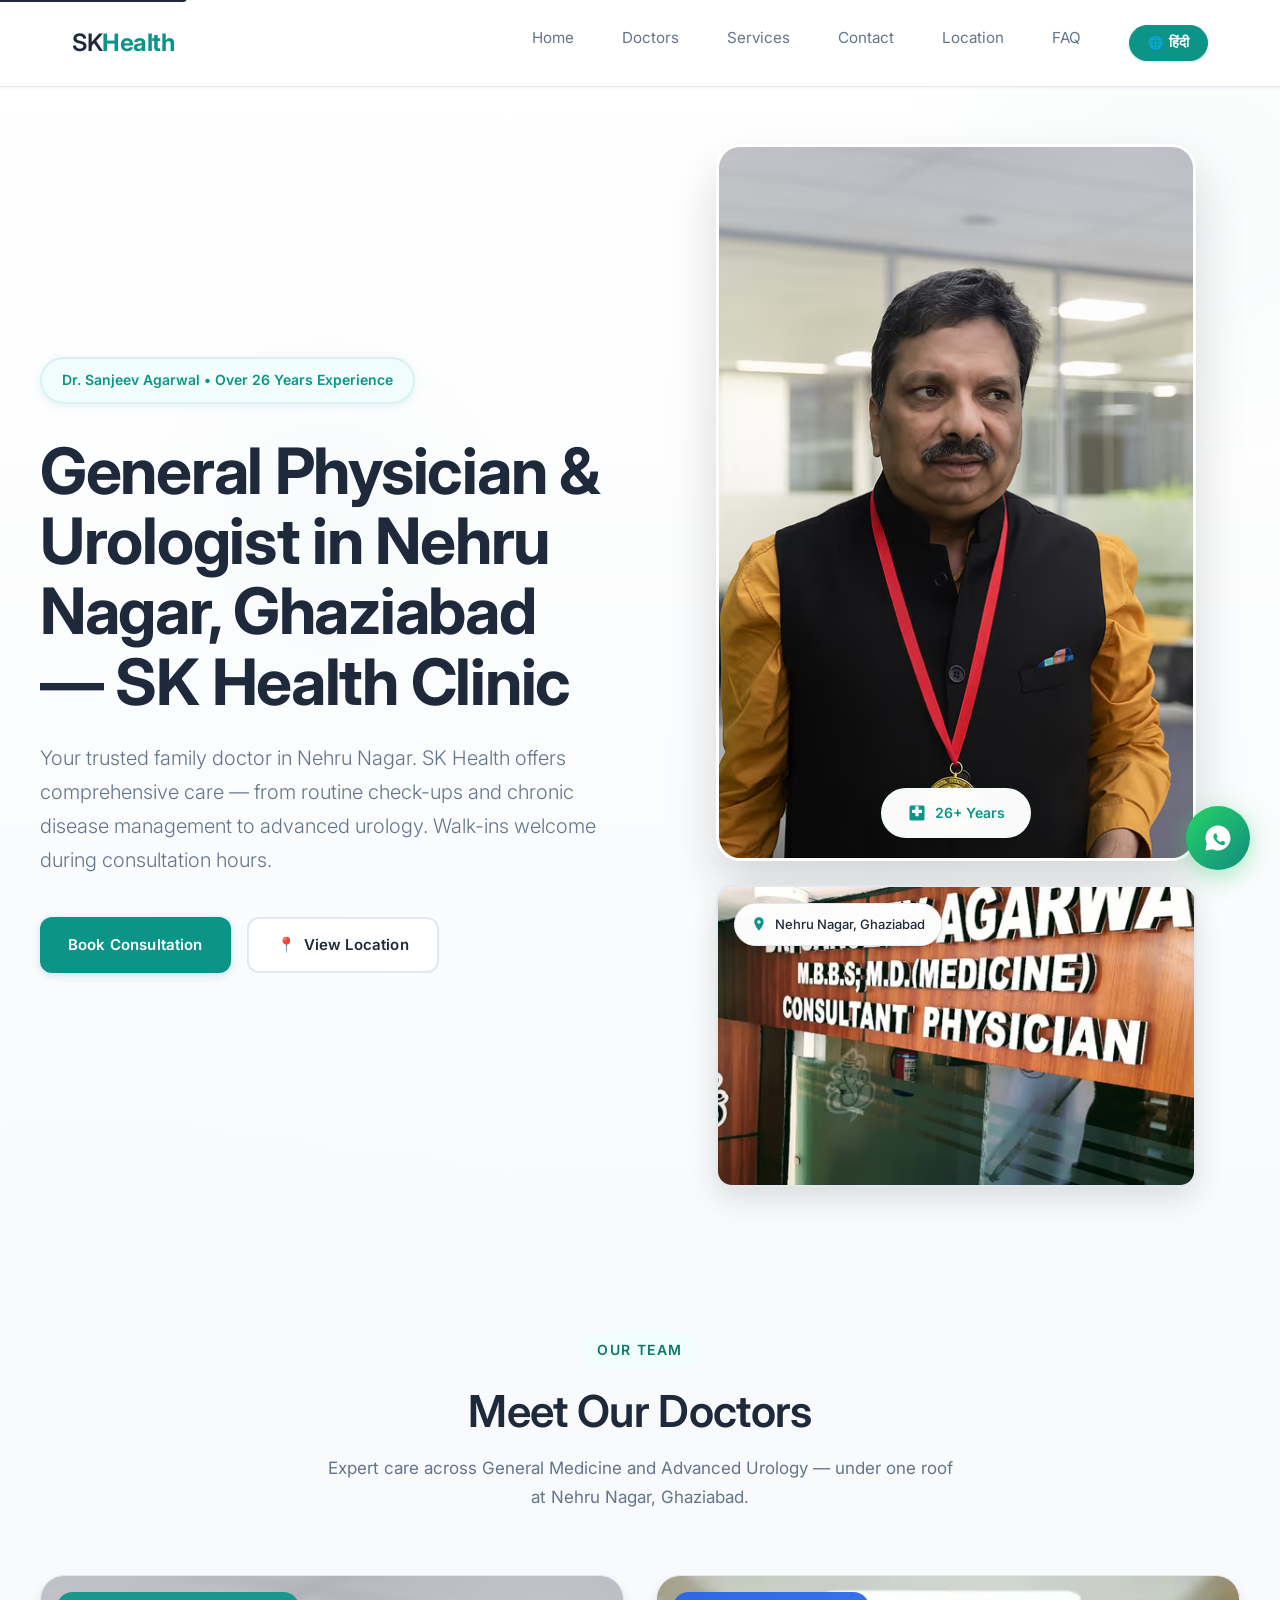
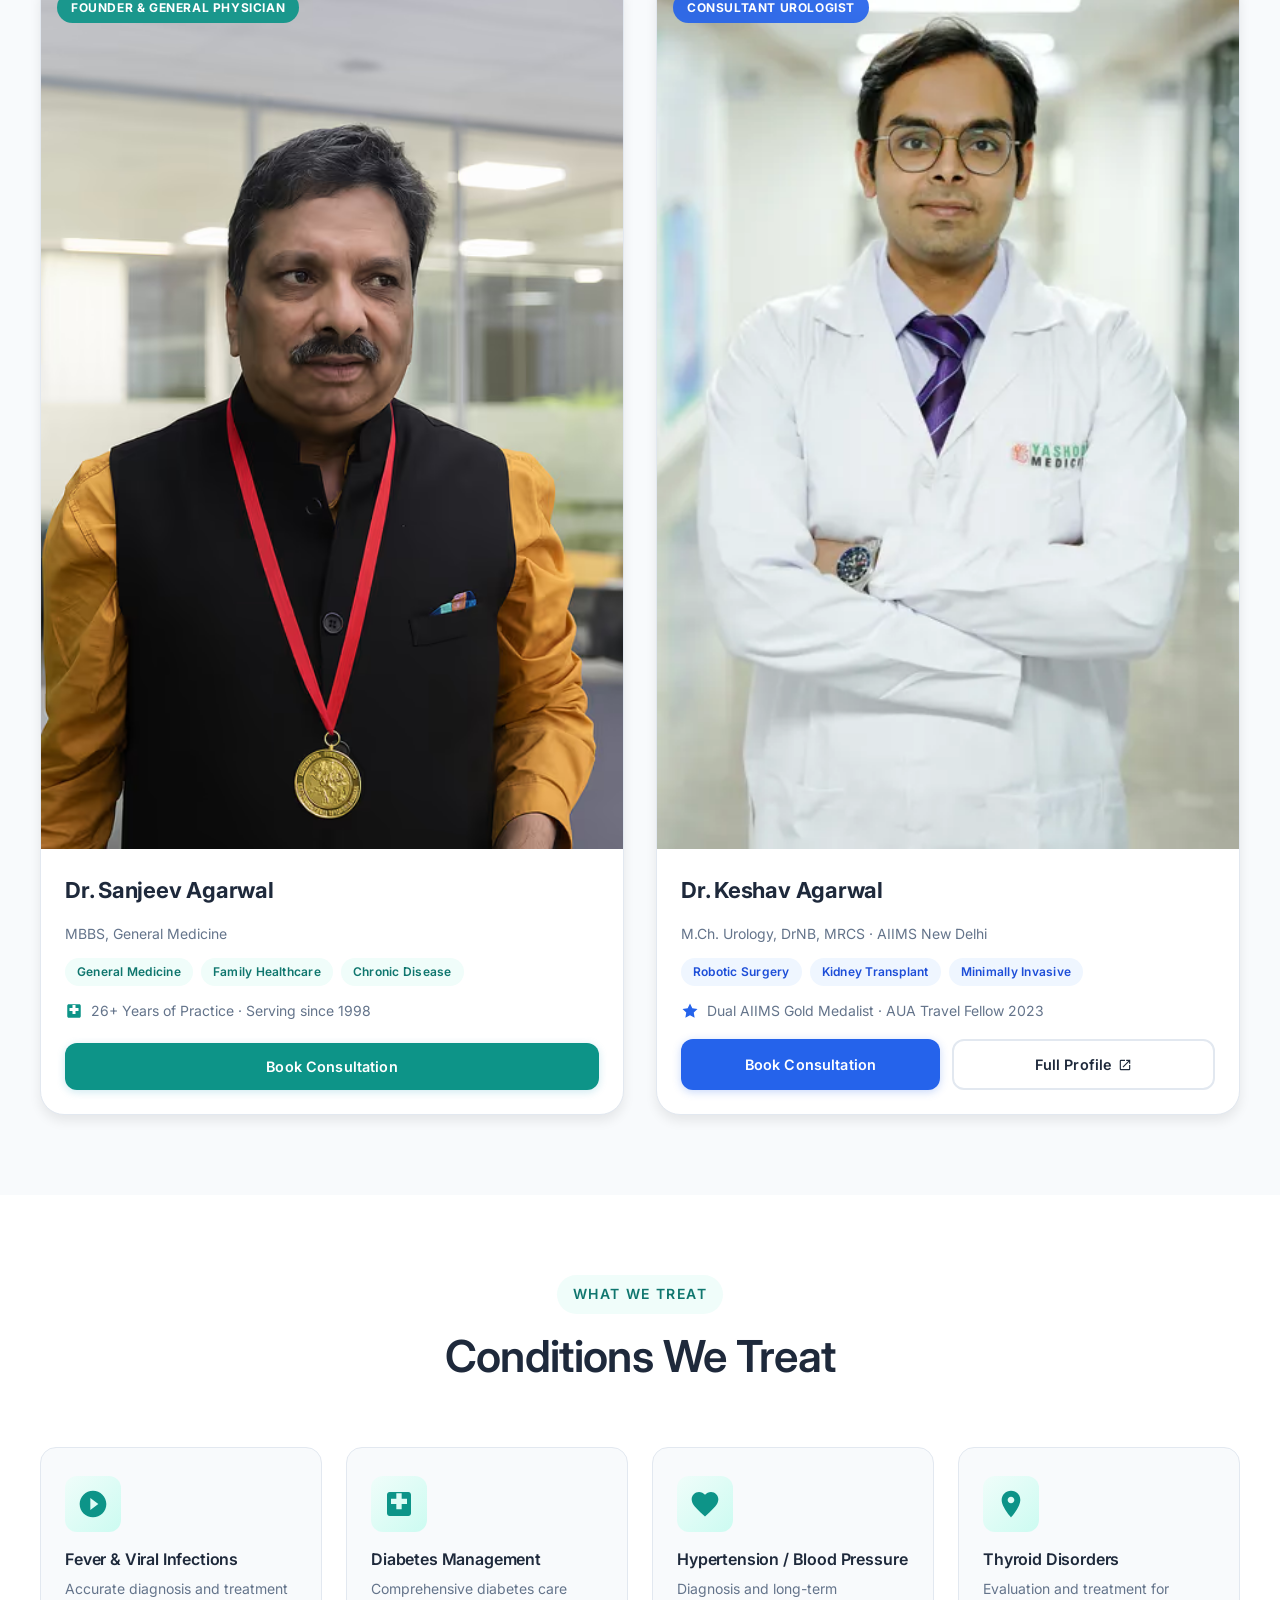
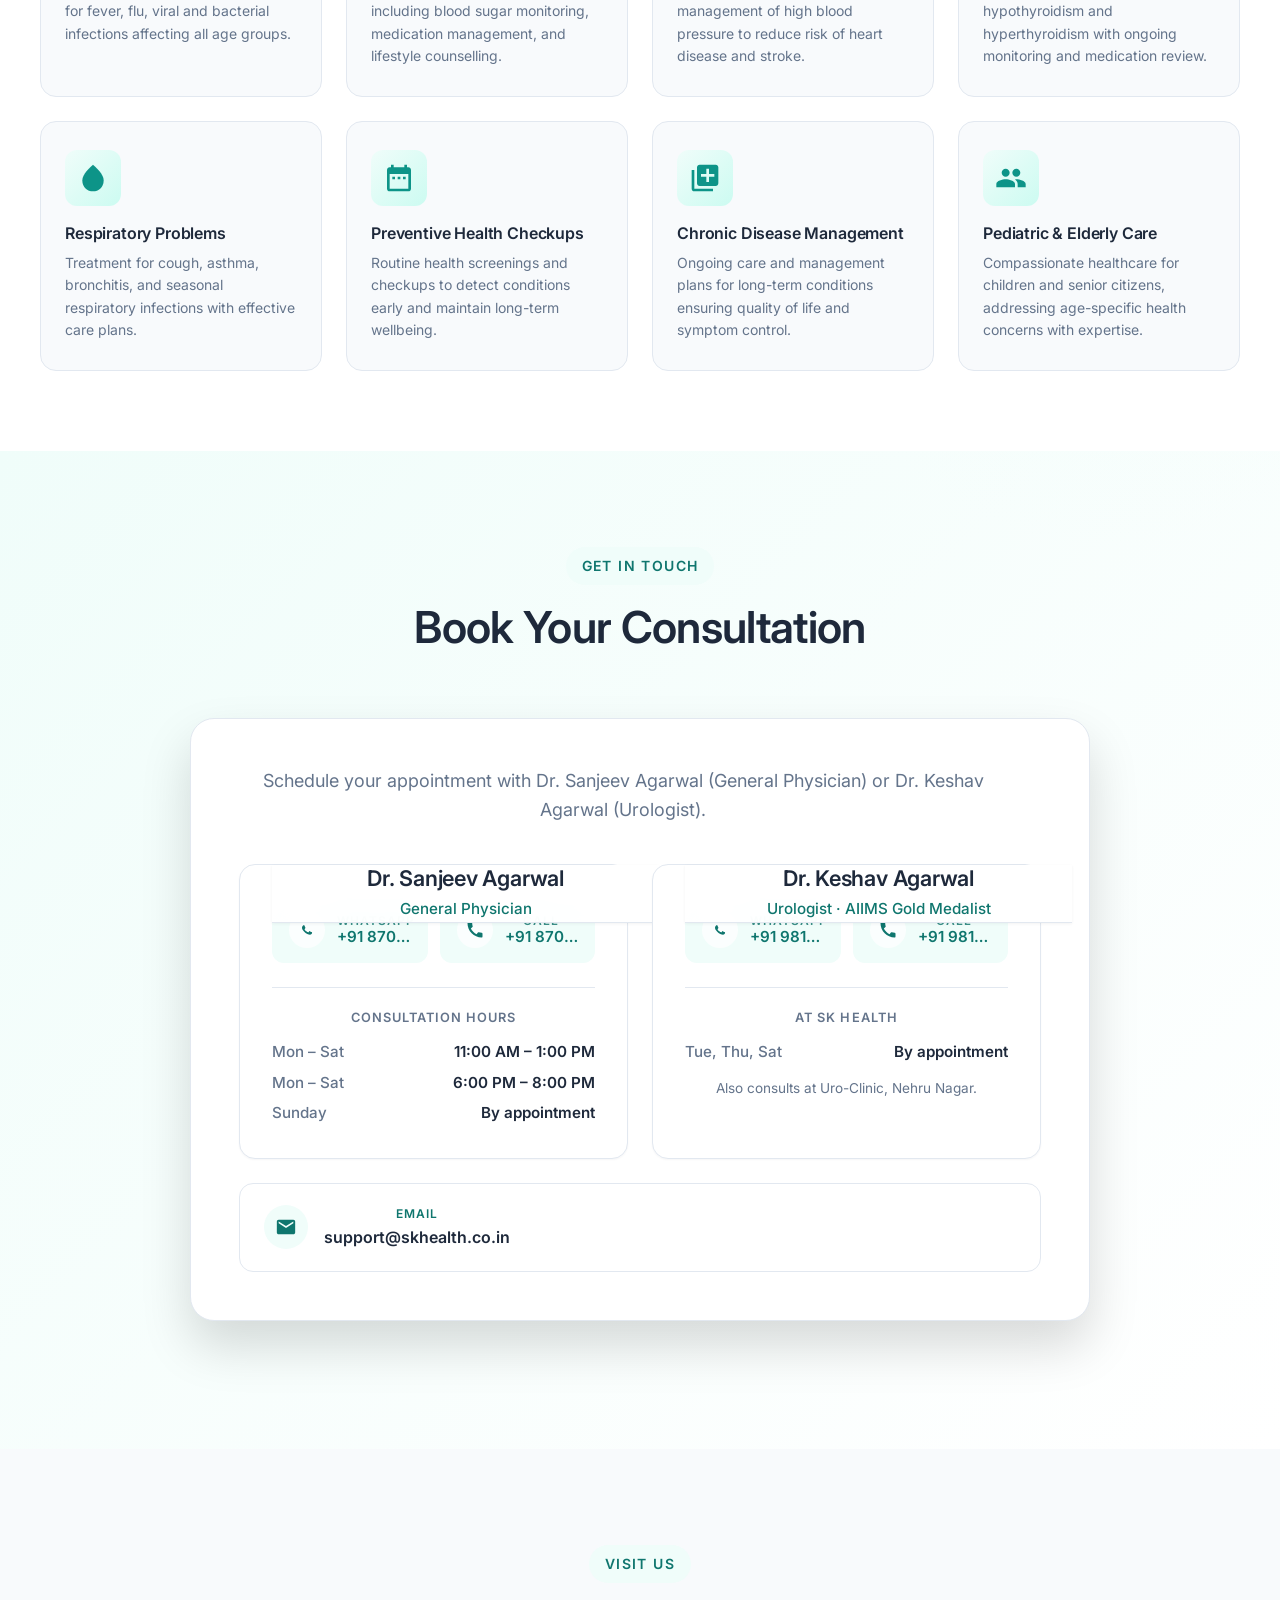
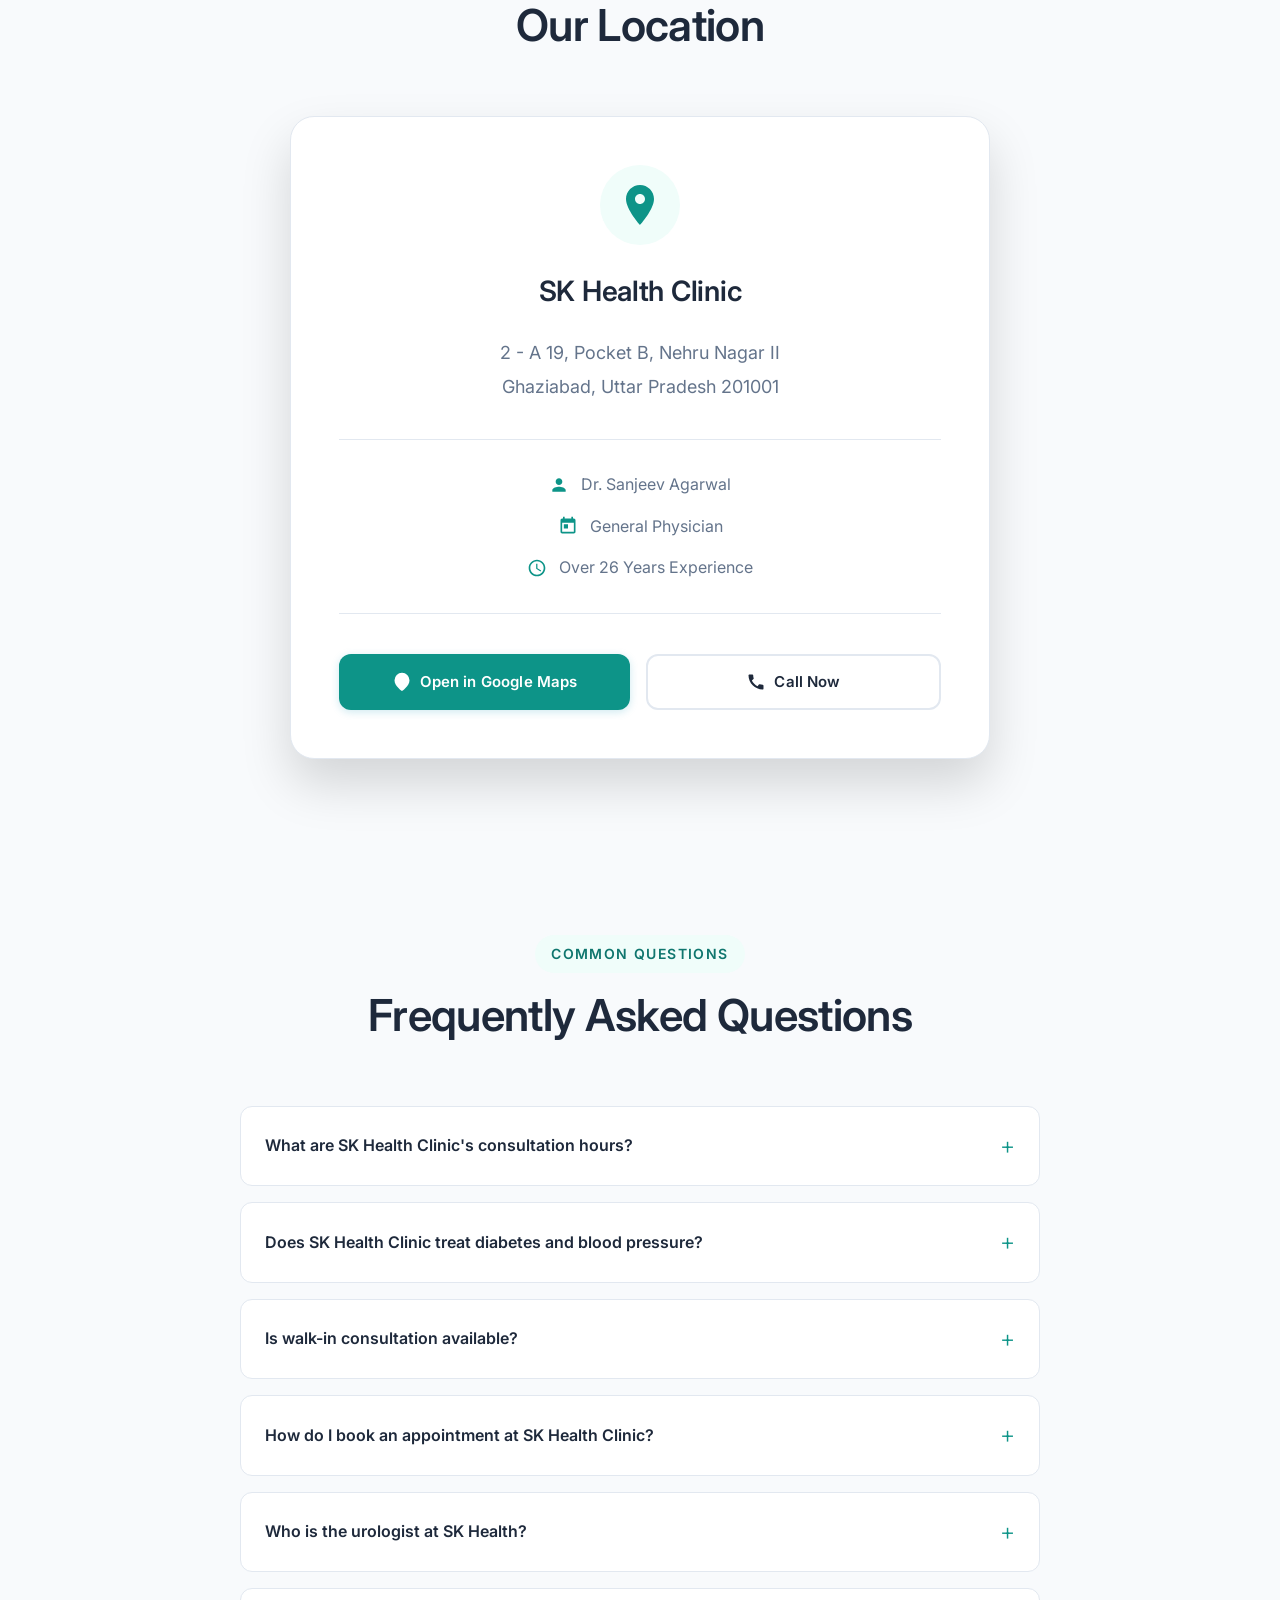
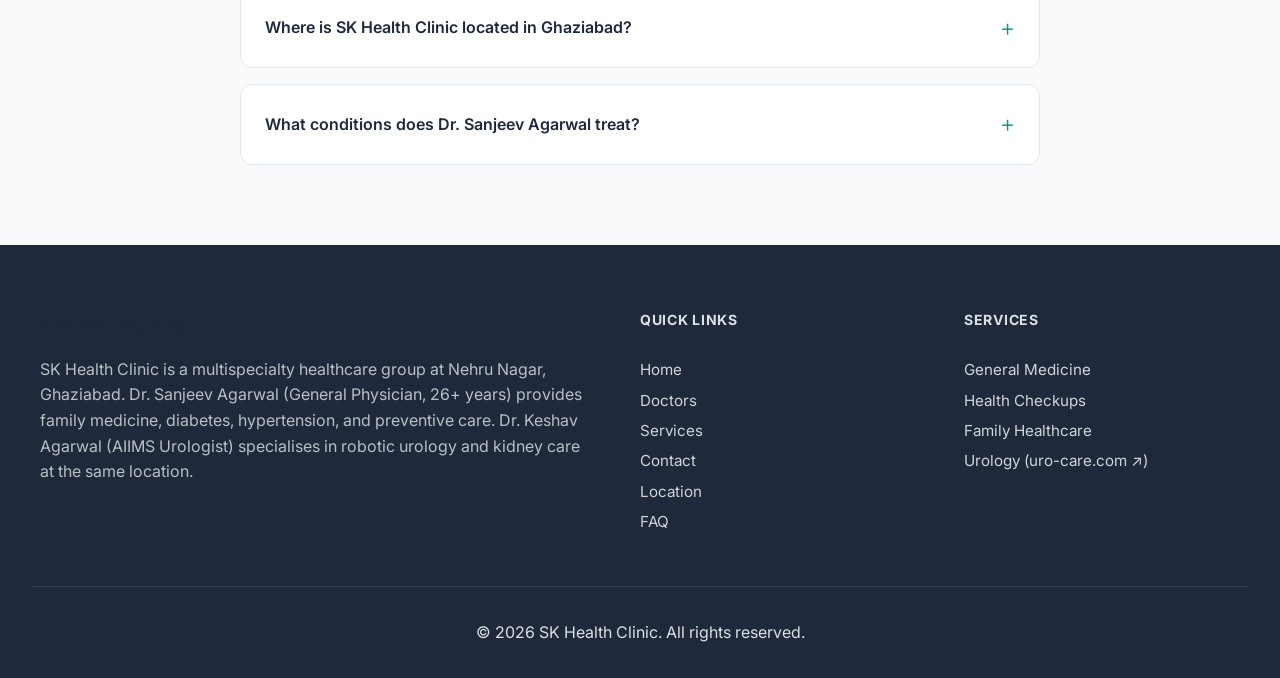
==== commit ac21b9a0: "regroup contact tiles by doctor with sanjeev hours inline" ====
--- a/index.html
+++ b/index.html
@@ -39,7 +39,7 @@
           imagesizes="(max-width: 800px) 100vw, 400px">
 
     <!-- External stylesheet for better caching -->
-    <link rel="stylesheet" href="styles.css?v=2026050203">
+    <link rel="stylesheet" href="styles.css?v=2026050204">
 
     <!-- Preconnect to Google Fonts for faster loading -->
     <link rel="preconnect" href="https://fonts.googleapis.com">
@@ -341,85 +341,114 @@
             </div>
             <div class="contact-content">
                 <div class="contact-main">
-                    <p style="font-size: 1.25rem; color: var(--text-secondary); margin-bottom: 2rem;">
-                        Schedule your appointment with Dr. Sanjeev Agarwal (General Physician)
-                        or Dr. Keshav Agarwal (Urologist). Choose your preferred method to connect with us.
+                    <p class="contact-intro" data-i18n-en="Schedule your appointment with Dr. Sanjeev Agarwal (General Physician) or Dr. Keshav Agarwal (Urologist)." data-i18n-hi="डॉ. संजीव अग्रवाल (जनरल फिजिशियन) या डॉ. केशव अग्रवाल (यूरोलॉजिस्ट) के साथ अपना अपॉइंटमेंट तय करें।">
+                        Schedule your appointment with Dr. Sanjeev Agarwal (General Physician) or Dr. Keshav Agarwal (Urologist).
                     </p>
 
-                    <div class="contact-cta-group">
-                        <a href="https://wa.me/918700491681?text=Hello%20Dr.%20Sanjeev,%20I%20would%20like%20to%20book%20a%20consultation." target="_blank" rel="noopener noreferrer" class="contact-cta-card fade-init" style="text-decoration: none;">
-                            <div class="cta-icon" aria-hidden="true">
-                                <svg width="24" height="24" fill="currentColor" viewBox="0 0 24 24" aria-hidden="true" focusable="false">
-                                    <path d="M17.472 14.382c-.297-.149-1.758-.867-2.03-.967-.273-.099-.471-.149-.67.149-.197.297-.767.966-.94 1.164-.173.199-.347.223-.644.074-.297-.149-1.255-.462-2.39-1.475-.883-.788-1.48-1.761-1.653-2.059-.173-.297-.018-.458.13-.606.134-.133.297-.347.446-.521.151-.172.2-.296.3-.495.099-.198.05-.372-.025-.521-.075-.148-.669-1.611-.916-2.206-.242-.579-.487-.501-.669-.51l-.57-.01c-.198 0-.52.074-.792.372s-1.04 1.016-1.04 2.479 1.065 2.876 1.213 3.074c.149.198 2.095 3.2 5.076 4.487.709.306 1.263.489 1.694.626.712.226 1.36.194 1.872.118.571-.085 1.758-.719 2.006-1.413.248-.695.248-1.29.173-1.414z"/>
-                                </svg>
+                    <div class="doctor-contact-grid">
+                        <!-- Dr. Sanjeev Agarwal -->
+                        <article class="doctor-contact-card fade-init" aria-labelledby="dc-sanjeev-name">
+                            <header class="dc-head">
+                                <h3 id="dc-sanjeev-name">Dr. Sanjeev Agarwal</h3>
+                                <p class="dc-role" data-i18n-en="General Physician" data-i18n-hi="जनरल फिजिशियन">General Physician</p>
+                            </header>
+                            <div class="dc-methods">
+                                <a class="dc-method dc-method-wa" href="https://wa.me/918700491681?text=Hello%20Dr.%20Sanjeev,%20I%20would%20like%20to%20book%20a%20consultation." target="_blank" rel="noopener noreferrer">
+                                    <span class="dc-method-icon" aria-hidden="true">
+                                        <svg width="20" height="20" fill="currentColor" viewBox="0 0 24 24" aria-hidden="true" focusable="false">
+                                            <path d="M17.472 14.382c-.297-.149-1.758-.867-2.03-.967-.273-.099-.471-.149-.67.149-.197.297-.767.966-.94 1.164-.173.199-.347.223-.644.074-.297-.149-1.255-.462-2.39-1.475-.883-.788-1.48-1.761-1.653-2.059-.173-.297-.018-.458.13-.606.134-.133.297-.347.446-.521.151-.172.2-.296.3-.495.099-.198.05-.372-.025-.521-.075-.148-.669-1.611-.916-2.206-.242-.579-.487-.501-.669-.51l-.57-.01c-.198 0-.52.074-.792.372s-1.04 1.016-1.04 2.479 1.065 2.876 1.213 3.074c.149.198 2.095 3.2 5.076 4.487.709.306 1.263.489 1.694.626.712.226 1.36.194 1.872.118.571-.085 1.758-.719 2.006-1.413.248-.695.248-1.29.173-1.414z"/>
+                                        </svg>
+                                    </span>
+                                    <span class="dc-method-text">
+                                        <span class="dc-method-label" data-i18n-en="WhatsApp" data-i18n-hi="व्हाट्सएप">WhatsApp</span>
+                                        <span class="dc-method-value">+91 87004 91681</span>
+                                    </span>
+                                </a>
+                                <a class="dc-method dc-method-call" href="tel:+918700491681">
+                                    <span class="dc-method-icon" aria-hidden="true">
+                                        <svg width="20" height="20" fill="currentColor" viewBox="0 0 24 24" aria-hidden="true" focusable="false">
+                                            <path d="M20.01 15.38c-1.23 0-2.42-.2-3.53-.56a.977.977 0 00-1.01.24l-1.57 1.97c-2.83-1.35-5.48-3.9-6.89-6.83l1.95-1.66c.27-.28.35-.67.24-1.02-.37-1.11-.56-2.3-.56-3.53 0-.54-.45-.99-.99-.99H4.19C3.65 3 3 3.24 3 3.99 3 13.28 10.73 21 20.01 21c.71 0 .99-.63.99-1.18v-3.45c0-.54-.45-.99-.99-.99z"/>
+                                        </svg>
+                                    </span>
+                                    <span class="dc-method-text">
+                                        <span class="dc-method-label" data-i18n-en="Call" data-i18n-hi="कॉल करें">Call</span>
+                                        <span class="dc-method-value">+91 87004 91681</span>
+                                    </span>
+                                </a>
                             </div>
-                            <h4 data-i18n-en="WhatsApp Dr. Sanjeev" data-i18n-hi="व्हाट्सएप डॉ. संजीव">WhatsApp Dr. Sanjeev</h4>
-                            <p data-i18n-en="General Physician" data-i18n-hi="जनरल फिजिशियन">General Physician</p>
-                            <div class="number">+91 87004 91681</div>
-                        </a>
-
-                        <a href="https://wa.me/919818442016?text=Hello%20Dr.%20Keshav,%20I%20would%20like%20to%20book%20a%20consultation." target="_blank" rel="noopener noreferrer" class="contact-cta-card fade-init" style="text-decoration: none;">
-                            <div class="cta-icon" aria-hidden="true">
-                                <svg width="24" height="24" fill="currentColor" viewBox="0 0 24 24" aria-hidden="true" focusable="false">
-                                    <path d="M17.472 14.382c-.297-.149-1.758-.867-2.03-.967-.273-.099-.471-.149-.67.149-.197.297-.767.966-.94 1.164-.173.199-.347.223-.644.074-.297-.149-1.255-.462-2.39-1.475-.883-.788-1.48-1.761-1.653-2.059-.173-.297-.018-.458.13-.606.134-.133.297-.347.446-.521.151-.172.2-.296.3-.495.099-.198.05-.372-.025-.521-.075-.148-.669-1.611-.916-2.206-.242-.579-.487-.501-.669-.51l-.57-.01c-.198 0-.52.074-.792.372s-1.04 1.016-1.04 2.479 1.065 2.876 1.213 3.074c.149.198 2.095 3.2 5.076 4.487.709.306 1.263.489 1.694.626.712.226 1.36.194 1.872.118.571-.085 1.758-.719 2.006-1.413.248-.695.248-1.29.173-1.414z"/>
-                                </svg>
+                            <div class="dc-hours">
+                                <h4 data-i18n-en="Consultation Hours" data-i18n-hi="परामर्श समय">Consultation Hours</h4>
+                                <dl class="dc-schedule">
+                                    <div>
+                                        <dt data-i18n-en="Mon – Sat" data-i18n-hi="सोम – शनि">Mon – Sat</dt>
+                                        <dd>11:00 AM – 1:00 PM</dd>
+                                    </div>
+                                    <div>
+                                        <dt data-i18n-en="Mon – Sat" data-i18n-hi="सोम – शनि">Mon – Sat</dt>
+                                        <dd>6:00 PM – 8:00 PM</dd>
+                                    </div>
+                                    <div>
+                                        <dt data-i18n-en="Sunday" data-i18n-hi="रविवार">Sunday</dt>
+                                        <dd data-i18n-en="By appointment" data-i18n-hi="अपॉइंटमेंट द्वारा">By appointment</dd>
+                                    </div>
+                                </dl>
                             </div>
-                            <h4 data-i18n-en="WhatsApp Dr. Keshav" data-i18n-hi="व्हाट्सएप डॉ. केशव">WhatsApp Dr. Keshav</h4>
-                            <p data-i18n-en="Urologist" data-i18n-hi="यूरोलॉजिस्ट">Urologist</p>
-                            <div class="number">+91 98184 42016</div>
-                        </a>
-
-                        <a href="tel:+918700491681" class="contact-cta-card fade-init" style="text-decoration: none;">
-                            <div class="cta-icon" aria-hidden="true">
-                                <svg width="24" height="24" fill="currentColor" viewBox="0 0 24 24" aria-hidden="true" focusable="false">
-                                    <path d="M20.01 15.38c-1.23 0-2.42-.2-3.53-.56a.977.977 0 00-1.01.24l-1.57 1.97c-2.83-1.35-5.48-3.9-6.89-6.83l1.95-1.66c.27-.28.35-.67.24-1.02-.37-1.11-.56-2.3-.56-3.53 0-.54-.45-.99-.99-.99H4.19C3.65 3 3 3.24 3 3.99 3 13.28 10.73 21 20.01 21c.71 0 .99-.63.99-1.18v-3.45c0-.54-.45-.99-.99-.99z"/>
-                                </svg>
+                        </article>
+
+                        <!-- Dr. Keshav Agarwal -->
+                        <article class="doctor-contact-card fade-init" aria-labelledby="dc-keshav-name">
+                            <header class="dc-head">
+                                <h3 id="dc-keshav-name">Dr. Keshav Agarwal</h3>
+                                <p class="dc-role" data-i18n-en="Urologist · AIIMS Gold Medalist" data-i18n-hi="यूरोलॉजिस्ट · AIIMS स्वर्ण पदक विजेता">Urologist · AIIMS Gold Medalist</p>
+                            </header>
+                            <div class="dc-methods">
+                                <a class="dc-method dc-method-wa" href="https://wa.me/919818442016?text=Hello%20Dr.%20Keshav,%20I%20would%20like%20to%20book%20a%20consultation." target="_blank" rel="noopener noreferrer">
+                                    <span class="dc-method-icon" aria-hidden="true">
+                                        <svg width="20" height="20" fill="currentColor" viewBox="0 0 24 24" aria-hidden="true" focusable="false">
+                                            <path d="M17.472 14.382c-.297-.149-1.758-.867-2.03-.967-.273-.099-.471-.149-.67.149-.197.297-.767.966-.94 1.164-.173.199-.347.223-.644.074-.297-.149-1.255-.462-2.39-1.475-.883-.788-1.48-1.761-1.653-2.059-.173-.297-.018-.458.13-.606.134-.133.297-.347.446-.521.151-.172.2-.296.3-.495.099-.198.05-.372-.025-.521-.075-.148-.669-1.611-.916-2.206-.242-.579-.487-.501-.669-.51l-.57-.01c-.198 0-.52.074-.792.372s-1.04 1.016-1.04 2.479 1.065 2.876 1.213 3.074c.149.198 2.095 3.2 5.076 4.487.709.306 1.263.489 1.694.626.712.226 1.36.194 1.872.118.571-.085 1.758-.719 2.006-1.413.248-.695.248-1.29.173-1.414z"/>
+                                        </svg>
+                                    </span>
+                                    <span class="dc-method-text">
+                                        <span class="dc-method-label" data-i18n-en="WhatsApp" data-i18n-hi="व्हाट्सएप">WhatsApp</span>
+                                        <span class="dc-method-value">+91 98184 42016</span>
+                                    </span>
+                                </a>
+                                <a class="dc-method dc-method-call" href="tel:+919818442016">
+                                    <span class="dc-method-icon" aria-hidden="true">
+                                        <svg width="20" height="20" fill="currentColor" viewBox="0 0 24 24" aria-hidden="true" focusable="false">
+                                            <path d="M20.01 15.38c-1.23 0-2.42-.2-3.53-.56a.977.977 0 00-1.01.24l-1.57 1.97c-2.83-1.35-5.48-3.9-6.89-6.83l1.95-1.66c.27-.28.35-.67.24-1.02-.37-1.11-.56-2.3-.56-3.53 0-.54-.45-.99-.99-.99H4.19C3.65 3 3 3.24 3 3.99 3 13.28 10.73 21 20.01 21c.71 0 .99-.63.99-1.18v-3.45c0-.54-.45-.99-.99-.99z"/>
+                                        </svg>
+                                    </span>
+                                    <span class="dc-method-text">
+                                        <span class="dc-method-label" data-i18n-en="Call" data-i18n-hi="कॉल करें">Call</span>
+                                        <span class="dc-method-value">+91 98184 42016</span>
+                                    </span>
+                                </a>
                             </div>
-                            <h4 data-i18n-en="Call Dr. Sanjeev" data-i18n-hi="डॉ. संजीव को कॉल करें">Call Dr. Sanjeev</h4>
-                            <p data-i18n-en="General Physician" data-i18n-hi="जनरल फिजिशियन">General Physician</p>
-                            <div class="number">+91 87004 91681</div>
-                        </a>
-
-                        <a href="tel:+919818442016" class="contact-cta-card fade-init" style="text-decoration: none;">
-                            <div class="cta-icon" aria-hidden="true">
-                                <svg width="24" height="24" fill="currentColor" viewBox="0 0 24 24" aria-hidden="true" focusable="false">
-                                    <path d="M20.01 15.38c-1.23 0-2.42-.2-3.53-.56a.977.977 0 00-1.01.24l-1.57 1.97c-2.83-1.35-5.48-3.9-6.89-6.83l1.95-1.66c.27-.28.35-.67.24-1.02-.37-1.11-.56-2.3-.56-3.53 0-.54-.45-.99-.99-.99H4.19C3.65 3 3 3.24 3 3.99 3 13.28 10.73 21 20.01 21c.71 0 .99-.63.99-1.18v-3.45c0-.54-.45-.99-.99-.99z"/>
-                                </svg>
+                            <div class="dc-hours">
+                                <h4 data-i18n-en="At SK Health" data-i18n-hi="SK हेल्थ में">At SK Health</h4>
+                                <dl class="dc-schedule">
+                                    <div>
+                                        <dt data-i18n-en="Tue, Thu, Sat" data-i18n-hi="मंगल, गुरु, शनि">Tue, Thu, Sat</dt>
+                                        <dd data-i18n-en="By appointment" data-i18n-hi="अपॉइंटमेंट द्वारा">By appointment</dd>
+                                    </div>
+                                </dl>
+                                <p class="dc-note" data-i18n-en="Also consults at Uro-Clinic, Nehru Nagar." data-i18n-hi="नेहरू नगर स्थित यूरो-क्लिनिक में भी परामर्श उपलब्ध।">Also consults at Uro-Clinic, Nehru Nagar.</p>
                             </div>
-                            <h4 data-i18n-en="Call Dr. Keshav" data-i18n-hi="डॉ. केशव को कॉल करें">Call Dr. Keshav</h4>
-                            <p data-i18n-en="Urologist" data-i18n-hi="यूरोलॉजिस्ट">Urologist</p>
-                            <div class="number">+91 98184 42016</div>
-                        </a>
-
-                        <a href="mailto:support@skhealth.co.in" class="contact-cta-card fade-init" style="text-decoration: none;">
-                            <div class="cta-icon" aria-hidden="true">
-                                <svg width="24" height="24" fill="currentColor" viewBox="0 0 24 24" aria-hidden="true" focusable="false">
-                                    <path d="M20 4H4c-1.1 0-1.99.9-1.99 2L2 18c0 1.1.9 2 2 2h16c1.1 0 2-.9 2-2V6c0-1.1-.9-2-2-2zm0 4l-8 5-8-5V6l8 5 8-5v2z"/>
-                                </svg>
-                            </div>
-                            <h4 data-i18n-en="Email" data-i18n-hi="ईमेल">Email</h4>
-                            <p data-i18n-en="Send Inquiry" data-i18n-hi="पूछताछ भेजें">Send Inquiry</p>
-                            <div class="number" style="font-size: 1rem;">support@skhealth.co.in</div>
-                        </a>
-                    </div>
-                    
-                    <div class="contact-hours">
-                        <div class="hours-card fade-init">
-                            <h5 data-i18n-en="Morning Consultation" data-i18n-hi="प्रातःकालीन परामर्श">Morning Consultation</h5>
-                            <p>11:00 AM - 1:00 PM</p>
-                            <p style="font-size: 0.875rem; color: var(--text-light);" data-i18n-en="Monday - Saturday" data-i18n-hi="सोमवार – शनिवार">Monday - Saturday</p>
-                        </div>
-                        <div class="hours-card fade-init">
-                            <h5 data-i18n-en="Evening Consultation" data-i18n-hi="सायंकालीन परामर्श">Evening Consultation</h5>
-                            <p>6:00 PM - 8:00 PM</p>
-                            <p style="font-size: 0.875rem; color: var(--text-light);" data-i18n-en="Monday - Saturday" data-i18n-hi="सोमवार – शनिवार">Monday - Saturday</p>
-                        </div>
-                        <div class="hours-card fade-init">
-                            <h5 data-i18n-en="Sunday" data-i18n-hi="रविवार">Sunday</h5>
-                            <p data-i18n-en="Closed" data-i18n-hi="बंद">Closed</p>
-                            <p style="font-size: 0.875rem; color: var(--text-light);" data-i18n-en="By Appointment Only" data-i18n-hi="केवल अपॉइंटमेंट द्वारा">By Appointment Only</p>
-                        </div>
-                    </div>
+                        </article>
+                    </div>
+
+                    <a class="contact-email-tile fade-init" href="mailto:support@skhealth.co.in">
+                        <span class="dc-method-icon" aria-hidden="true">
+                            <svg width="22" height="22" fill="currentColor" viewBox="0 0 24 24" aria-hidden="true" focusable="false">
+                                <path d="M20 4H4c-1.1 0-1.99.9-1.99 2L2 18c0 1.1.9 2 2 2h16c1.1 0 2-.9 2-2V6c0-1.1-.9-2-2-2zm0 4l-8 5-8-5V6l8 5 8-5v2z"/>
+                            </svg>
+                        </span>
+                        <span class="contact-email-text">
+                            <span class="contact-email-label" data-i18n-en="Email" data-i18n-hi="ईमेल">Email</span>
+                            <span class="contact-email-value">support@skhealth.co.in</span>
+                        </span>
+                    </a>
                 </div>
             </div>
         </div>
--- a/styles.css
+++ b/styles.css
@@ -1553,6 +1553,242 @@
     }
 }
 
+/* Contact — per-doctor cards */
+.contact-intro {
+  font-size: 1.125rem;
+  color: var(--text-secondary);
+  margin-bottom: 2.5rem;
+  line-height: 1.6;
+  max-width: 48rem;
+}
+
+.doctor-contact-grid {
+  display: grid;
+  grid-template-columns: repeat(2, minmax(0, 1fr));
+  gap: 1.5rem;
+  margin-bottom: 1.5rem;
+}
+
+.doctor-contact-card {
+  background: #fff;
+  border: 1px solid var(--border);
+  border-radius: 16px;
+  padding: 2rem;
+  display: flex;
+  flex-direction: column;
+  gap: 1.5rem;
+  box-shadow: 0 1px 2px rgba(15, 23, 42, 0.04);
+  transition: border-color 0.2s ease, box-shadow 0.2s ease, transform 0.2s ease;
+}
+
+.doctor-contact-card:hover {
+  border-color: var(--accent);
+  box-shadow: 0 10px 30px -10px rgba(13, 148, 136, 0.2);
+  transform: translateY(-2px);
+}
+
+.dc-head h3 {
+  font-size: 1.35rem;
+  font-weight: 600;
+  color: var(--text-primary);
+  margin: 0 0 0.25rem;
+  line-height: 1.25;
+}
+
+.dc-role {
+  font-size: 0.95rem;
+  color: var(--accent-dark);
+  font-weight: 500;
+  margin: 0;
+}
+
+.dc-methods {
+  display: grid;
+  grid-template-columns: repeat(2, minmax(0, 1fr));
+  gap: 0.75rem;
+}
+
+.dc-method {
+  display: flex;
+  align-items: center;
+  gap: 0.75rem;
+  padding: 0.85rem 1rem;
+  border-radius: 12px;
+  background: var(--accent-light);
+  color: var(--accent-dark);
+  text-decoration: none;
+  font-weight: 500;
+  border: 1.5px solid transparent;
+  transition: background 0.2s ease, border-color 0.2s ease, color 0.2s ease, transform 0.15s ease;
+}
+
+.dc-method:hover,
+.dc-method:focus-visible {
+  background: var(--accent);
+  color: #fff;
+  border-color: var(--accent);
+  transform: translateY(-1px);
+}
+
+.dc-method:focus-visible {
+  outline: 3px solid var(--accent-dark);
+  outline-offset: 2px;
+}
+
+.dc-method-icon {
+  display: inline-flex;
+  align-items: center;
+  justify-content: center;
+  width: 36px;
+  height: 36px;
+  border-radius: 50%;
+  background: rgba(255, 255, 255, 0.75);
+  color: var(--accent-dark);
+  flex-shrink: 0;
+}
+
+.dc-method:hover .dc-method-icon,
+.dc-method:focus-visible .dc-method-icon {
+  background: rgba(255, 255, 255, 0.2);
+  color: #fff;
+}
+
+.dc-method-text {
+  display: flex;
+  flex-direction: column;
+  line-height: 1.2;
+  min-width: 0;
+}
+
+.dc-method-label {
+  font-size: 0.75rem;
+  font-weight: 600;
+  text-transform: uppercase;
+  letter-spacing: 0.08em;
+  opacity: 0.8;
+}
+
+.dc-method-value {
+  font-size: 0.95rem;
+  font-weight: 600;
+  white-space: nowrap;
+  overflow: hidden;
+  text-overflow: ellipsis;
+}
+
+.dc-hours {
+  border-top: 1px solid var(--border);
+  padding-top: 1.25rem;
+}
+
+.dc-hours h4 {
+  font-size: 0.8rem;
+  font-weight: 600;
+  text-transform: uppercase;
+  letter-spacing: 0.08em;
+  color: var(--text-secondary);
+  margin: 0 0 0.75rem;
+}
+
+.dc-schedule {
+  margin: 0;
+  display: grid;
+  gap: 0.4rem;
+}
+
+.dc-schedule > div {
+  display: flex;
+  justify-content: space-between;
+  align-items: baseline;
+  gap: 1rem;
+  font-size: 0.95rem;
+}
+
+.dc-schedule dt {
+  color: var(--text-secondary);
+  font-weight: 500;
+  margin: 0;
+}
+
+.dc-schedule dd {
+  color: var(--text-primary);
+  font-weight: 600;
+  margin: 0;
+  text-align: right;
+}
+
+.dc-note {
+  margin: 0.85rem 0 0;
+  font-size: 0.85rem;
+  color: var(--text-secondary);
+  line-height: 1.5;
+}
+
+.contact-email-tile {
+  display: flex;
+  align-items: center;
+  gap: 1rem;
+  padding: 1.25rem 1.5rem;
+  border: 1px solid var(--border);
+  border-radius: 14px;
+  background: #fff;
+  text-decoration: none;
+  color: var(--text-primary);
+  transition: border-color 0.2s ease, box-shadow 0.2s ease, transform 0.15s ease;
+}
+
+.contact-email-tile:hover,
+.contact-email-tile:focus-visible {
+  border-color: var(--accent);
+  box-shadow: 0 6px 18px -10px rgba(13, 148, 136, 0.3);
+  transform: translateY(-1px);
+}
+
+.contact-email-tile .dc-method-icon {
+  background: var(--accent-light);
+  width: 44px;
+  height: 44px;
+}
+
+.contact-email-text {
+  display: flex;
+  flex-direction: column;
+  gap: 0.15rem;
+  min-width: 0;
+}
+
+.contact-email-label {
+  font-size: 0.75rem;
+  font-weight: 600;
+  text-transform: uppercase;
+  letter-spacing: 0.08em;
+  color: var(--accent-dark);
+}
+
+.contact-email-value {
+  font-size: 1rem;
+  font-weight: 600;
+  color: var(--text-primary);
+  overflow: hidden;
+  text-overflow: ellipsis;
+  white-space: nowrap;
+}
+
+@media (max-width: 768px) {
+  .doctor-contact-grid {
+    grid-template-columns: 1fr;
+  }
+  .doctor-contact-card {
+    padding: 1.5rem;
+  }
+  .dc-methods {
+    grid-template-columns: 1fr;
+  }
+  .dc-method-value {
+    white-space: normal;
+  }
+}
+
 /* Language toggle — matches the pill button language of the site */
 .lang-toggle {
   display: inline-flex;
